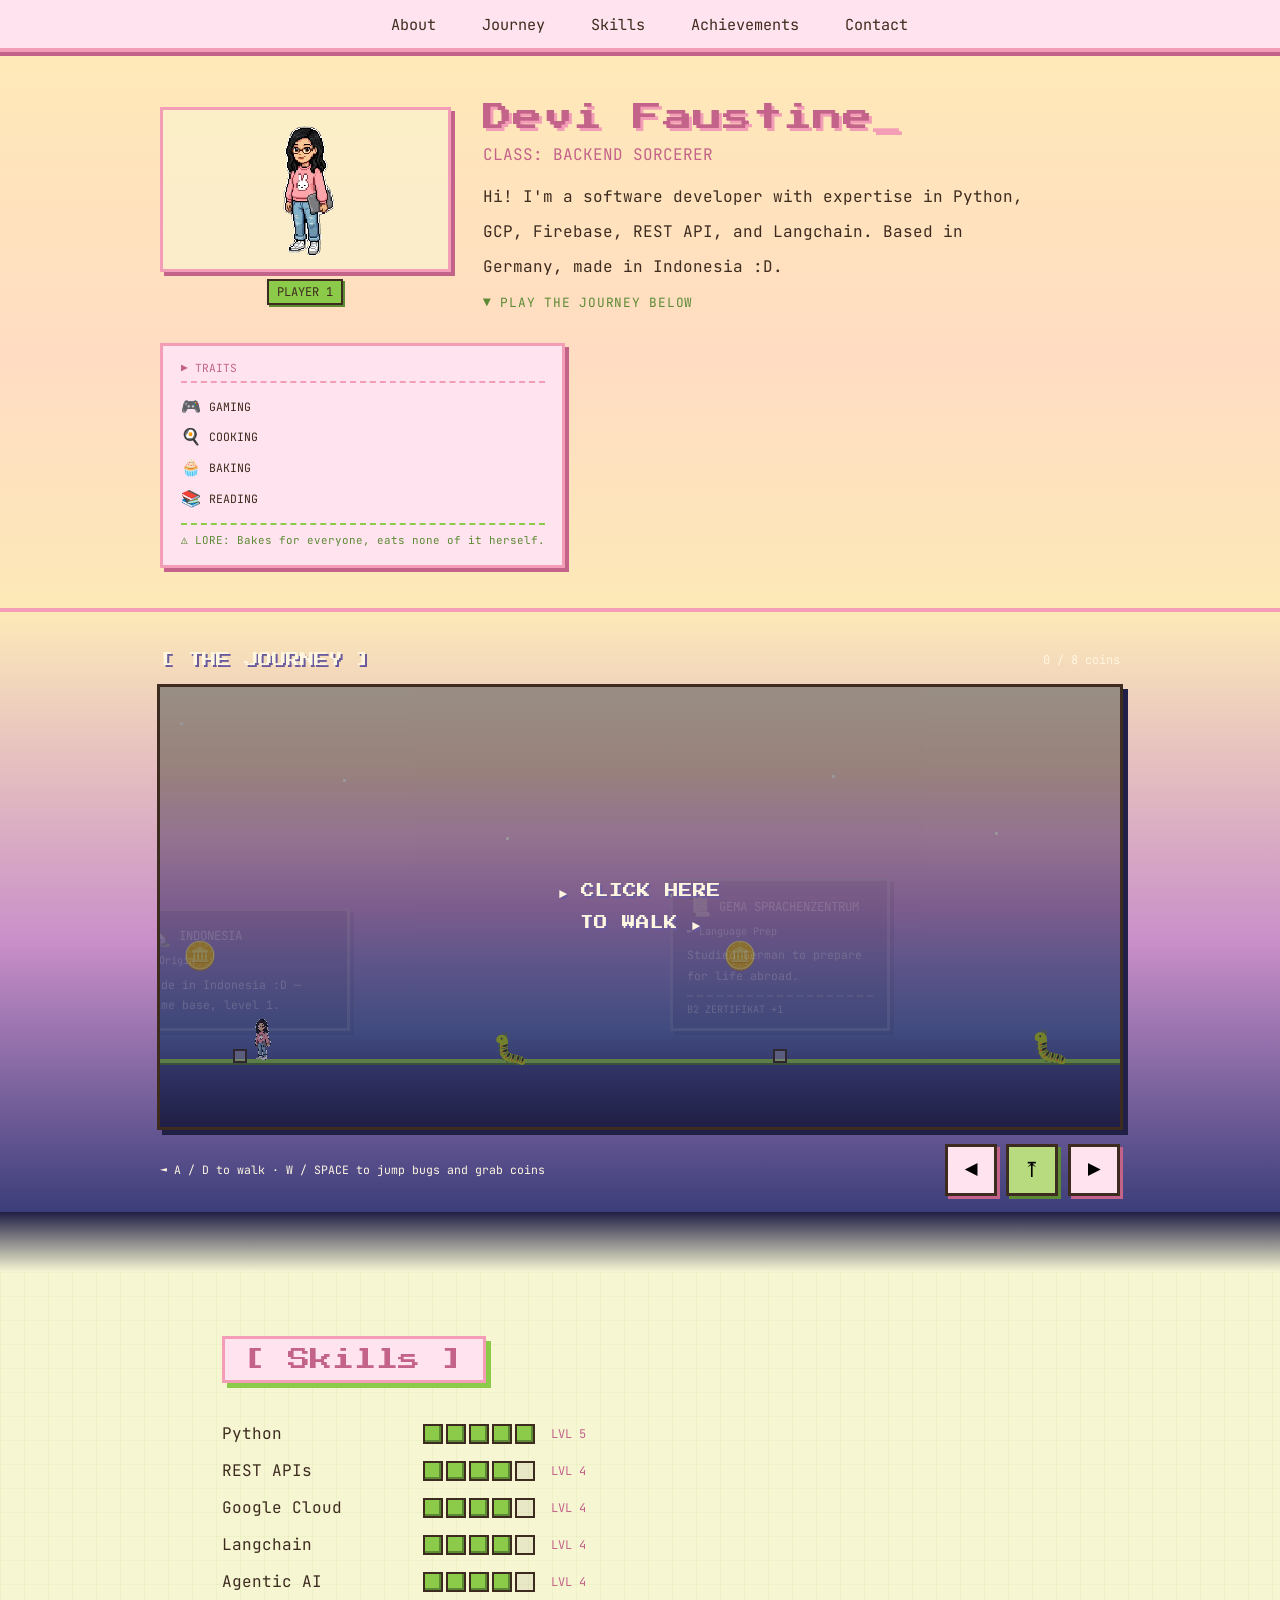
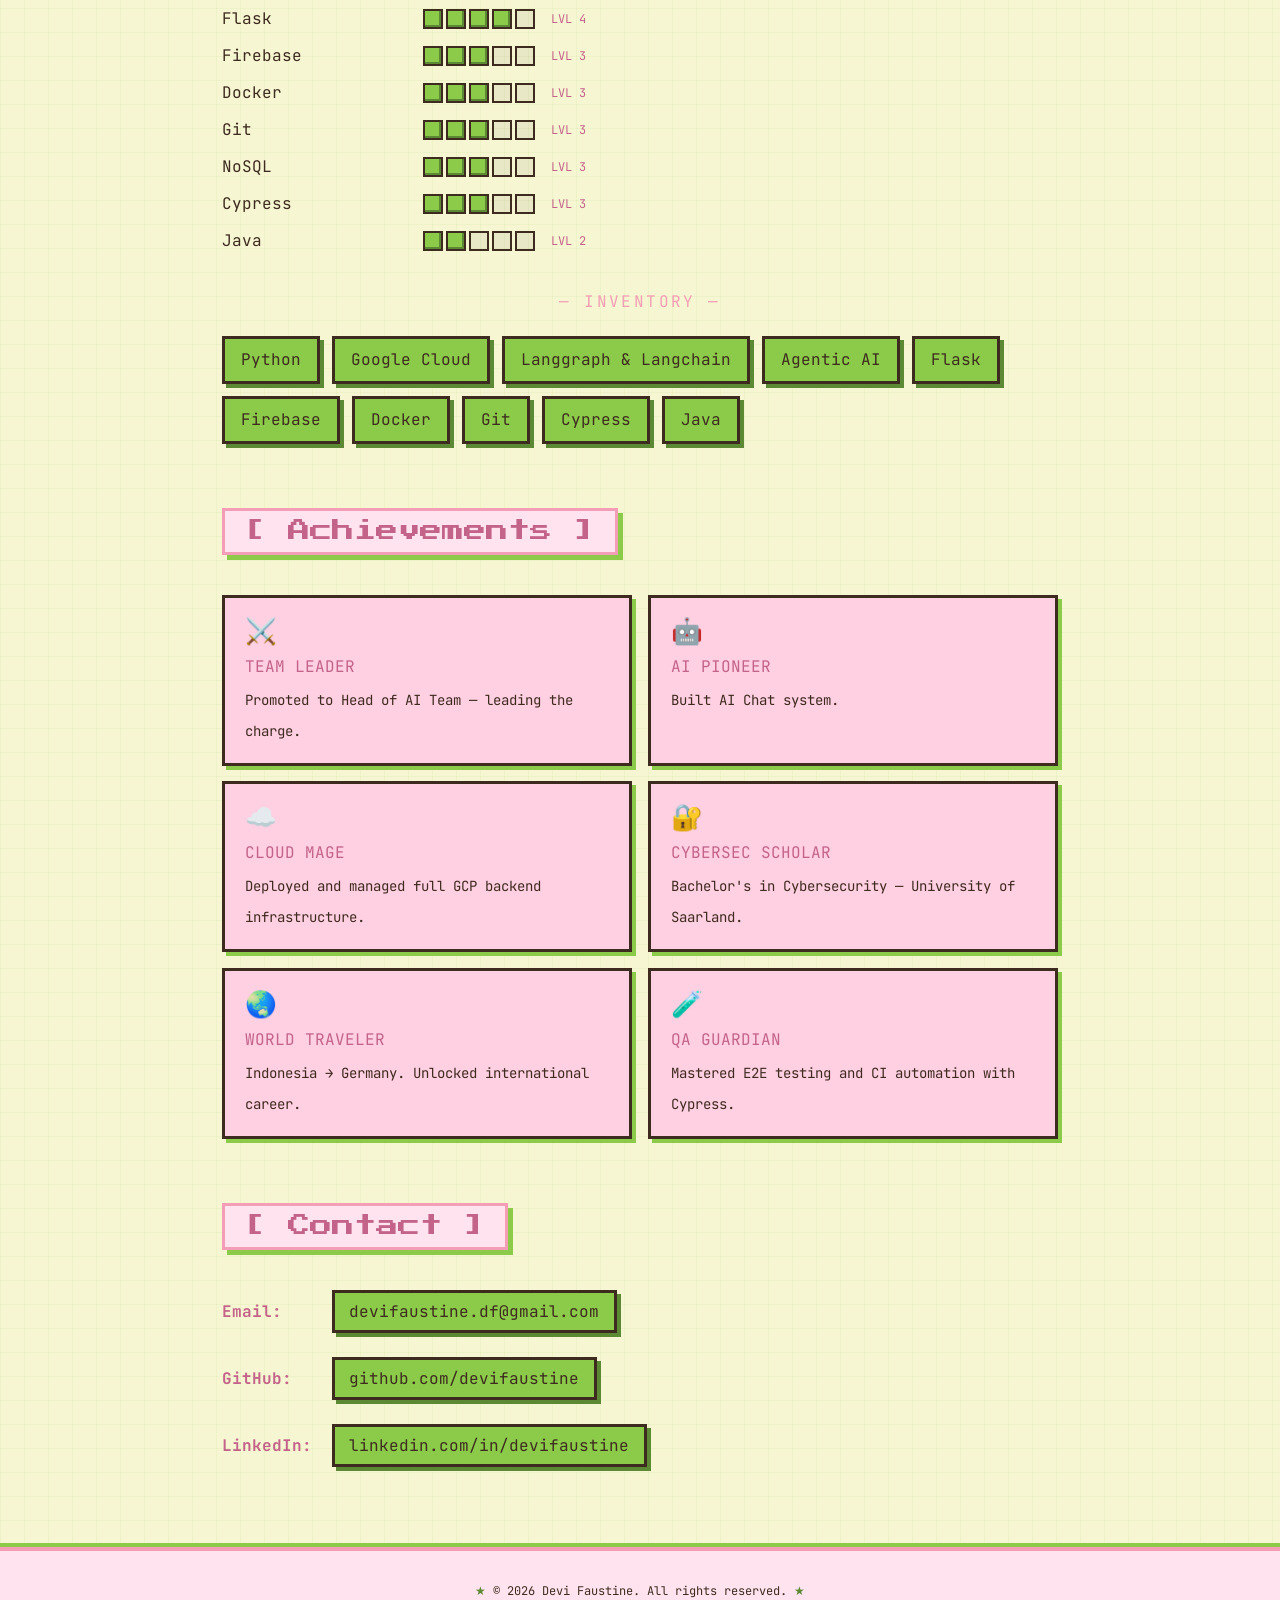
==== index.html @ b5e4fdde "Add playable char in personal website" ====
<!DOCTYPE html>
<html lang="en">
<head>
    <meta charset="UTF-8">
    <meta name="viewport" content="width=device-width, initial-scale=1.0">
    <title>Devi Faustine — Portfolio</title>
    <meta name="description" content="Devi Faustine — software developer. Python, GCP, Firebase, REST API, Langchain. Play the journey!">
    <link rel="preconnect" href="https://fonts.googleapis.com">
    <link rel="preconnect" href="https://fonts.gstatic.com" crossorigin>
    <link rel="stylesheet" href="https://fonts.googleapis.com/css2?family=Press+Start+2P&family=JetBrains+Mono:wght@400;600&display=swap">
    <link rel="stylesheet" href="portfolio.css">
</head>
<body>

<nav>
    <ul>
        <li style="--i:0"><a href="#hero"><span class="nav-arrow">► </span>About</a></li>
        <li style="--i:1"><a href="#journey"><span class="nav-arrow">► </span>Journey</a></li>
        <li style="--i:2"><a href="#skills"><span class="nav-arrow">► </span>Skills</a></li>
        <li style="--i:3"><a href="#achievements"><span class="nav-arrow">► </span>Achievements</a></li>
        <li style="--i:4"><a href="#contact"><span class="nav-arrow">► </span>Contact</a></li>
    </ul>
</nav>

<header id="hero">
    <div class="hero-inner">
        <div class="hero-sprite">
            <div class="hero-sprite-frame">
                <img src="char.png" alt="Devi Faustine sprite">
            </div>
            <div class="hero-player-tag">PLAYER 1</div>
        </div>

        <div class="hero-main">
            <div class="hero-name">Devi Faustine<span class="hero-cursor">_</span></div>
            <div class="hero-class">CLASS: BACKEND SORCERER</div>
            <p class="hero-bio">Hi! I'm a software developer with expertise in Python, GCP, Firebase, REST API, and Langchain. Based in Germany, made in Indonesia :D.</p>
            <div class="hero-hint">▼ PLAY THE JOURNEY BELOW</div>
        </div>

        <div class="traits-card">
            <div class="traits-header">▶ TRAITS</div>
            <div class="trait"><span class="trait-icon">🎮</span><span class="trait-name">GAMING</span></div>
            <div class="trait"><span class="trait-icon">🍳</span><span class="trait-name">COOKING</span></div>
            <div class="trait"><span class="trait-icon">🧁</span><span class="trait-name">BAKING</span></div>
            <div class="trait"><span class="trait-icon">📚</span><span class="trait-name">READING</span></div>
            <div class="traits-lore">⚠ LORE: Bakes for everyone, eats none of it herself.</div>
        </div>
    </div>
</header>

<section id="journey">
    <div class="journey-head">
        <div class="journey-title">[ THE JOURNEY ]</div>
        <div class="journey-progress" id="journey-progress">0 / 8 coins</div>
    </div>

    <div id="game-viewport" tabindex="0" role="application" aria-label="The Journey mini-game. Use A and D or arrow keys to walk, W or space to jump.">
        <div id="game-world"></div>
        <div id="game-hint"><div>► CLICK HERE<br>TO WALK ►</div></div>
    </div>

    <div class="journey-controls">
        <div class="journey-keys">◄ A / D to walk · W / SPACE to jump bugs and grab coins</div>
        <div class="touch-buttons">
            <button id="btn-left" type="button" aria-label="Walk left">◀</button>
            <button id="btn-jump" type="button" aria-label="Jump">⤒</button>
            <button id="btn-right" type="button" aria-label="Walk right">▶</button>
        </div>
    </div>
</section>

<div class="transition-strip"></div>

<div class="paper">

    <section id="skills">
        <h2 class="pixel-h2">[ Skills ]</h2>
        <div class="skill-bars" id="skill-bars"></div>
        <div class="inventory-divider">— INVENTORY —</div>
        <div class="inventory" id="inventory"></div>
        <div id="skill-info" hidden>
            <div class="skill-info-head">▶ ITEM INFO</div>
            <span id="skill-info-text"></span>
        </div>
    </section>

    <section id="achievements">
        <h2 class="pixel-h2">[ Achievements ]</h2>
        <div class="achievements-grid">
            <div class="achievement" style="--i:0">
                <span class="achievement-icon">⚔️</span>
                <div class="achievement-name">TEAM LEADER</div>
                <div class="achievement-desc">Promoted to Head of AI Team — leading the charge.</div>
            </div>
            <div class="achievement" style="--i:1">
                <span class="achievement-icon">🤖</span>
                <div class="achievement-name">AI PIONEER</div>
                <div class="achievement-desc">Built AI Chat system.</div>
            </div>
            <div class="achievement" style="--i:2">
                <span class="achievement-icon">☁️</span>
                <div class="achievement-name">CLOUD MAGE</div>
                <div class="achievement-desc">Deployed and managed full GCP backend infrastructure.</div>
            </div>
            <div class="achievement" style="--i:3">
                <span class="achievement-icon">🔐</span>
                <div class="achievement-name">CYBERSEC SCHOLAR</div>
                <div class="achievement-desc">Bachelor's in Cybersecurity — University of Saarland.</div>
            </div>
            <div class="achievement" style="--i:4">
                <span class="achievement-icon">🌏</span>
                <div class="achievement-name">WORLD TRAVELER</div>
                <div class="achievement-desc">Indonesia → Germany. Unlocked international career.</div>
            </div>
            <div class="achievement" style="--i:5">
                <span class="achievement-icon">🧪</span>
                <div class="achievement-name">QA GUARDIAN</div>
                <div class="achievement-desc">Mastered E2E testing and CI automation with Cypress.</div>
            </div>
        </div>
    </section>

    <section id="contact">
        <h2 class="pixel-h2">[ Contact ]</h2>
        <div class="contact-list">
            <div class="contact-row" style="--i:0">
                <strong>Email:</strong>
                <a href="mailto:devifaustine.df@gmail.com">devifaustine.df@gmail.com</a>
            </div>
            <div class="contact-row" style="--i:1">
                <strong>GitHub:</strong>
                <a href="https://github.com/devifaustine" target="_blank" rel="noopener">github.com/devifaustine</a>
            </div>
            <div class="contact-row" style="--i:2">
                <strong>LinkedIn:</strong>
                <a href="https://linkedin.com/in/devifaustine" target="_blank" rel="noopener">linkedin.com/in/devifaustine</a>
            </div>
        </div>
    </section>

    <footer><span class="star-accent">★ </span>© 2026 Devi Faustine. All rights reserved.<span class="star-accent"> ★</span></footer>
</div>

<script src="portfolio.js"></script>
</body>
</html>
---- portfolio.css ----
/* ════════════════════════════════════════
   Devi Portfolio — pixel single-page
   Palette: pink #F39EB6/#C4638A · green #8CCB4A/#5C8934
   cream #FFF6E0/#F7F6D3 · night #201F45/#3B3E7A · text #3D2B1F
   ════════════════════════════════════════ */

html { scroll-behavior: smooth; }

body {
    margin: 0;
    min-height: 100vh;
    font-family: 'JetBrains Mono', Consolas, monospace;
    color: #3D2B1F;
    overflow-x: hidden;
    background: #F7F6D3;
}

/* ── Keyframes ── */
@keyframes dfSpriteIdle { 0%,100% { transform: translateY(0); } 50% { transform: translateY(-5px); } }
@keyframes dfBlink      { 0%,100% { opacity: 1; } 50% { opacity: 0; } }
@keyframes dfFadeDown   { from { opacity: 0; transform: translateY(-14px); } to { opacity: 1; transform: translateY(0); } }
@keyframes dfFadeUp     { from { opacity: 0; transform: translateY(20px); }  to { opacity: 1; transform: translateY(0); } }
@keyframes dfFadeLeft   { from { opacity: 0; transform: translateX(-24px); } to { opacity: 1; transform: translateX(0); } }
@keyframes dfPopIn      { 0% { opacity: 0; transform: scale(.5) rotate(-10deg); } 70% { opacity: 1; transform: scale(1.08) rotate(2deg); } 100% { opacity: 1; transform: scale(1) rotate(0); } }
@keyframes dfNavIn      { from { opacity: 0; transform: translateY(-8px); } to { opacity: 1; transform: translateY(0); } }
@keyframes dfTwinkle    { 0%,100% { opacity: 0.2; } 50% { opacity: 1; } }
@keyframes dfBounceHint { 0%,100% { transform: translateY(0); } 50% { transform: translateY(8px); } }
@keyframes dfWalkBob    { 0%,100% { transform: translateY(0); } 50% { transform: translateY(-5px); } }
@keyframes dfCoinFloat  { 0%,100% { transform: translate(-50%, 0); } 50% { transform: translate(-50%, -8px); } }
@keyframes dfPlaneBob   { 0%,100% { transform: rotate(-8deg) translateY(0); } 50% { transform: rotate(-8deg) translateY(-6px); } }

/* ── Nav ── */
nav {
    padding: 0.85rem 2rem;
    border-bottom: 4px solid #F39EB6;
    box-shadow: 0 4px 0 #C4638A;
    position: sticky;
    top: 0;
    background: #FFE4EF;
    z-index: 200;
}
nav ul {
    list-style: none;
    display: flex;
    justify-content: center;
    gap: 1.75rem;
    max-width: 1000px;
    margin: 0 auto;
    padding: 0;
    flex-wrap: wrap;
}
nav li {
    animation: dfNavIn 400ms ease both;
    animation-delay: calc(var(--i) * 60ms);
}
nav a {
    color: #3D2B1F;
    text-decoration: none;
    font-size: 0.95rem;
    transition: color 0.1s;
}
nav a:hover { color: #C4638A; }
nav a .nav-arrow { color: #F39EB6; opacity: 0; }
nav a:hover .nav-arrow { opacity: 1; }

/* ── Hero ── */
#hero {
    border-bottom: 4px solid #F39EB6;
    box-shadow: 0 4px 0 #C4638A;
    padding: 3rem 2rem 2.5rem;
    background-image:
        linear-gradient(180deg, #FFE9B8 0%, #FFDCC2 55%, #FDE9B8 100%),
        linear-gradient(rgba(184,219,128,0.16) 1px, transparent 1px),
        linear-gradient(90deg, rgba(184,219,128,0.16) 1px, transparent 1px);
    background-size: auto, 24px 24px, 24px 24px;
}
.hero-inner {
    max-width: 960px;
    margin: 0 auto;
    display: flex;
    align-items: center;
    gap: 2rem;
    flex-wrap: wrap;
    animation: dfFadeDown 550ms ease both;
}
.hero-sprite {
    flex-shrink: 0;
    display: flex;
    flex-direction: column;
    align-items: center;
    gap: 0.4rem;
    animation: dfSpriteIdle 2.5s ease-in-out infinite;
}
.hero-sprite-frame {
    border: 3px solid #F39EB6;
    box-shadow: 4px 4px 0 #C4638A;
    padding: 0.3rem;
    background: rgba(247,246,211,0.55);
    line-height: 0;
}
.hero-sprite-frame img {
    height: 150px;
    width: auto;
    image-rendering: pixelated;
    display: block;
}
.hero-player-tag {
    font-size: 0.75rem;
    background: #8CCB4A;
    border: 2px solid #3D2B1F;
    box-shadow: 2px 2px 0 #5C8934;
    padding: 0.2rem 0.5rem;
    white-space: nowrap;
}
.hero-main { flex: 1; min-width: 260px; }
.hero-name {
    font-family: 'Press Start 2P', monospace;
    font-size: 1.85rem;
    text-shadow: 3px 3px 0 #F39EB6;
    margin-bottom: 0.5rem;
    line-height: 1.2;
    color: #C4638A;
}
.hero-cursor { animation: dfBlink 1s step-end infinite; color: #F39EB6; }
.hero-class { font-size: 1rem; color: #C4638A; margin-bottom: 0.9rem; }
.hero-bio { font-size: 1rem; line-height: 2.2; max-width: 560px; margin: 0 0 0.6rem; }
.hero-hint {
    font-size: 0.8rem;
    color: #5C8934;
    letter-spacing: 0.06em;
    animation: dfBounceHint 1.4s ease-in-out infinite;
}
.traits-card {
    flex-shrink: 0;
    min-width: 170px;
    display: flex;
    flex-direction: column;
    gap: 0.6rem;
    background: #FFE4EF;
    border: 3px solid #F39EB6;
    box-shadow: 4px 4px 0 #C4638A;
    padding: 0.9rem 1.1rem;
}
.traits-header {
    font-size: 0.7rem;
    color: #C4638A;
    border-bottom: 2px dashed #F39EB6;
    padding-bottom: 0.4rem;
    margin-bottom: 0.2rem;
}
.trait { display: flex; align-items: center; gap: 0.5rem; }
.trait-icon { font-size: 1rem; }
.trait-name { font-size: 0.72rem; color: #3D2B1F; }
.traits-lore {
    font-size: 0.68rem;
    color: #5C8934;
    line-height: 1.8;
    margin-top: 0.3rem;
    border-top: 2px dashed #8CCB4A;
    padding-top: 0.4rem;
}

/* ── Journey (game) ── */
#journey {
    position: relative;
    width: 100%;
    padding: 2.5rem 2rem 1rem;
    background: linear-gradient(180deg, #FDE9B8 0%, #C98FC9 55%, #3B3E7A 100%);
    box-sizing: border-box;
}
.journey-head, .journey-controls {
    max-width: 960px;
    margin: 0 auto;
    display: flex;
    align-items: center;
    justify-content: space-between;
    flex-wrap: wrap;
    gap: 0.75rem;
}
.journey-head { margin-bottom: 1rem; }
.journey-title {
    font-family: 'Press Start 2P', monospace;
    font-size: 0.9rem;
    color: #FFF6E0;
    text-shadow: 2px 2px 0 #6A5A9E;
}
.journey-progress { font-size: 0.75rem; color: #FFF6E0; }

#game-viewport {
    position: relative;
    max-width: 960px;
    margin: 0 auto;
    height: 440px;
    overflow: hidden;
    border: 3px solid #3D2B1F;
    box-shadow: 5px 5px 0 #201F45;
    outline: none;
    cursor: pointer;
}
#game-world {
    position: absolute;
    top: 0;
    left: 0;
    height: 100%;
    will-change: transform;
    background: linear-gradient(180deg,
        #FDE9B8 0%, #FBD3A9 18%, #F3B7CE 34%, #C98FC9 50%,
        #8C7FC0 64%, #5C6FAE 78%, #3B3E7A 90%, #201F45 100%);
}
.star {
    position: absolute;
    width: 3px;
    height: 3px;
    background: #FFF6E0;
    animation: dfTwinkle 2s ease-in-out infinite;
}
.ground-line {
    position: absolute;
    left: 0;
    bottom: 64px;
    width: 100%;
    height: 4px;
    background: #8CCB4A;
    box-shadow: 0 2px 0 #5C8934;
}
.ground-fill {
    position: absolute;
    left: 0;
    bottom: 0;
    width: 100%;
    height: 64px;
    background: rgba(32,31,69,0.15);
}
.obstacle {
    position: absolute;
    bottom: 64px;
    transform: translateX(-50%);
    z-index: 2;
    line-height: 1;
}
.coin {
    position: absolute;
    bottom: 154px;
    font-size: 1.7rem;
    z-index: 2;
    animation: dfCoinFloat 1.6s ease-in-out infinite;
}
.coin.taken { display: none; }

.station-dot {
    position: absolute;
    bottom: 64px;
    transform: translateX(-50%);
    z-index: 2;
    width: 14px;
    height: 14px;
    border: 2px solid #3D2B1F;
    background: rgba(255,246,224,0.35);
    box-sizing: border-box;
}
.station-card-wrap {
    position: absolute;
    bottom: 96px;
    transform: translateX(-50%);
    width: 220px;
    z-index: 3;
    opacity: 0.35;
    filter: grayscale(0.6);
    transition: opacity 400ms ease, filter 400ms ease;
}
.station-card {
    border: 3px solid rgba(255,246,224,0.4);
    background: rgba(32,31,69,0.25);
    box-shadow: 4px 4px 0 rgba(0,0,0,0.2);
    padding: 0.75rem 0.9rem;
}
.station-card-head { display: flex; align-items: center; gap: 0.5rem; margin-bottom: 0.35rem; }
.station-icon { font-size: 1.2rem; }
.station-title { font-size: 0.78rem; color: #FFF6E0; }
.station-period { font-size: 0.64rem; color: #FFF6E0; margin-bottom: 0.45rem; }
.station-body { font-size: 0.72rem; line-height: 1.8; color: #FFF6E0; }
.station-item {
    margin-top: 0.5rem;
    padding-top: 0.4rem;
    border-top: 2px dashed rgba(255,246,224,0.4);
    font-size: 0.64rem;
    color: #FFF6E0;
}
.station.unlocked .station-dot { background: #8CCB4A; box-shadow: 2px 2px 0 #5C8934; }
.station.unlocked .station-card-wrap { opacity: 1; filter: none; }
.station.unlocked .station-card { border-color: #8CCB4A; background: #FFF9E8; box-shadow: 4px 4px 0 #5C8934; }
.station.unlocked .station-title { color: #C4638A; }
.station.unlocked .station-period { color: #C4638A; }
.station.unlocked .station-body { color: #3D2B1F; }
.station.unlocked .station-item { border-top-color: #8CCB4A; color: #5C8934; }

#player {
    position: absolute;
    z-index: 4;
    width: 44px;
    height: 52px;
}
#player-flip {
    position: absolute;
    bottom: 0;
    left: 50%;
}
#player-flip img {
    height: 48px;
    width: auto;
    image-rendering: pixelated;
    display: block;
    margin: 0 auto;
}
#player.walking #player-flip img { animation: dfWalkBob 0.28s ease-in-out infinite; }
#player-plane {
    font-size: 2.2rem;
    line-height: 1;
    display: none;
    animation: dfPlaneBob 1s ease-in-out infinite;
}
#player.flying #player-flip img { display: none; }
#player.flying #player-plane { display: block; }

#game-hint {
    position: absolute;
    inset: 0;
    display: flex;
    align-items: center;
    justify-content: center;
    background: rgba(32,31,69,0.45);
    z-index: 10;
}
#game-hint.hidden { display: none; }
#game-hint div {
    font-family: 'Press Start 2P', monospace;
    font-size: 0.85rem;
    color: #FFF6E0;
    text-align: center;
    text-shadow: 2px 2px 0 #6A5A9E;
    padding: 1rem;
    line-height: 2.4;
}

.journey-controls { margin-top: 0.85rem; }
.journey-keys { font-size: 0.72rem; color: #FFF6E0; }
.touch-buttons { display: flex; gap: 0.6rem; }
.touch-buttons button {
    width: 52px;
    height: 52px;
    font-size: 1.3rem;
    font-family: 'JetBrains Mono', monospace;
    border: 3px solid #3D2B1F;
    cursor: pointer;
    touch-action: none;
    padding: 0;
}
#btn-left, #btn-right { background: #FFE4EF; box-shadow: 3px 3px 0 #C4638A; }
#btn-left:active, #btn-right:active { transform: translate(2px,2px); box-shadow: 1px 1px 0 #C4638A; }
#btn-jump { background: #B8DB80; box-shadow: 3px 3px 0 #5C8934; }
#btn-jump:active { transform: translate(2px,2px); box-shadow: 1px 1px 0 #5C8934; }

/* ── Night → paper transition ── */
.transition-strip {
    height: 60px;
    background: linear-gradient(180deg, #201F45 0%, #F7F6D3 100%);
}

/* ── Paper sections ── */
.paper {
    background-color: #F7F6D3;
    background-image:
        linear-gradient(rgba(184,219,128,0.14) 1px, transparent 1px),
        linear-gradient(90deg, rgba(184,219,128,0.14) 1px, transparent 1px);
    background-size: 24px 24px;
}
.paper section { max-width: 900px; margin: 0 auto; box-sizing: border-box; }
#skills { padding: 4rem 2rem 3rem; }
#achievements { padding: 1rem 2rem 3rem; }
#contact { padding: 1rem 2rem 5rem; }

.pixel-h2 {
    font-family: 'Press Start 2P', monospace;
    font-size: 1.4rem;
    color: #C4638A;
    margin: 0 0 2.5rem;
    display: inline-block;
    background: #FFE4EF;
    border: 3px solid #F39EB6;
    box-shadow: 5px 5px 0 #8CCB4A;
    padding: 0.6rem 1.2rem;
    white-space: nowrap;
    font-weight: normal;
}

/* ── Skills ── */
.skill-bars { display: flex; flex-direction: column; gap: 1rem; margin-bottom: 2.5rem; }
.skill-bar-row {
    display: flex;
    align-items: center;
    gap: 1rem;
    flex-wrap: wrap;
    animation: dfFadeLeft 350ms ease both;
    animation-delay: calc(var(--i) * 45ms);
}
.skill-bar-name { font-size: 1rem; min-width: 185px; }
.skill-bar-track { display: flex; gap: 3px; }
.skill-bar-block {
    width: 16px;
    height: 16px;
    border: 2px solid #3D2B1F;
    background: rgba(0,0,0,0.06);
    box-sizing: content-box;
}
.skill-bar-block.filled { background: #8CCB4A; box-shadow: inset -2px -2px 0 #5C8934; }
.skill-bar-lvl { font-size: 0.75rem; color: #C4638A; }

.inventory-divider {
    font-size: 1rem;
    color: #F39EB6;
    text-align: center;
    margin: 1.5rem 0;
    letter-spacing: 0.15em;
}
.inventory { display: flex; flex-wrap: wrap; gap: 0.75rem; }
.inv-item {
    padding: 0.65rem 1rem;
    border: 3px solid #3D2B1F;
    font-size: 1rem;
    font-family: 'JetBrains Mono', monospace;
    background: #8CCB4A;
    box-shadow: 4px 4px 0 #5C8934;
    cursor: pointer;
    transition: transform 0.08s, box-shadow 0.08s;
    user-select: none;
    animation: dfPopIn 350ms ease both;
    animation-delay: calc(var(--i) * 40ms);
}
.inv-item:hover { transform: translate(-2px,-2px); box-shadow: 6px 6px 0 #5C8934; }
.inv-item.selected {
    border-color: #C4638A;
    background: #F39EB6;
    box-shadow: 2px 2px 0 #C4638A;
    transform: translate(2px,2px);
}
#skill-info {
    margin-top: 1.5rem;
    padding: 1.25rem;
    border: 3px solid #F39EB6;
    box-shadow: 5px 5px 0 #C4638A;
    background: #FFE4EF;
    font-size: 1rem;
    line-height: 2.4;
    animation: dfFadeUp 250ms ease both;
}
#skill-info[hidden] { display: none; }
.skill-info-head {
    color: #C4638A;
    margin-bottom: 1rem;
    font-size: 0.75rem;
    border-bottom: 2px solid #F39EB6;
    padding-bottom: 0.5rem;
}

/* ── Achievements ── */
.achievements-grid { display: flex; flex-wrap: wrap; gap: 1rem; }
.achievement {
    border: 3px solid #3D2B1F;
    background: #FFCFE2;
    box-shadow: 4px 4px 0 #8CCB4A;
    padding: 1rem 1.25rem;
    width: calc(50% - 0.5rem);
    min-width: 220px;
    box-sizing: border-box;
    transition: transform 0.08s, box-shadow 0.08s;
    animation: dfPopIn 450ms ease both;
    animation-delay: calc(var(--i) * 90ms);
}
.achievement:hover { transform: translate(-2px,-2px) rotate(-1deg); box-shadow: 6px 6px 0 #8CCB4A; }
.achievement-icon { font-size: 1.6rem; margin-bottom: 0.5rem; display: block; }
.achievement-name { font-size: 1rem; color: #C4638A; margin-bottom: 0.5rem; }
.achievement-desc { font-size: 0.875rem; line-height: 2.2; }

/* ── Contact ── */
.contact-list { display: flex; flex-direction: column; gap: 1.5rem; }
.contact-row {
    display: flex;
    gap: 1.25rem;
    align-items: center;
    flex-wrap: wrap;
    animation: dfFadeUp 400ms ease both;
    animation-delay: calc(var(--i) * 100ms);
}
.contact-row strong { font-size: 1rem; color: #C4638A; min-width: 90px; }
.contact-row a {
    font-size: 1rem;
    font-family: 'JetBrains Mono', monospace;
    color: #3D2B1F;
    text-decoration: none;
    background: #8CCB4A;
    border: 3px solid #3D2B1F;
    box-shadow: 4px 4px 0 #5C8934;
    padding: 0.5rem 0.9rem;
    display: inline-block;
    transition: transform 0.08s, box-shadow 0.08s;
}
.contact-row a:hover { transform: translate(-2px,-2px); box-shadow: 6px 6px 0 #5C8934; }
.contact-row a:active { transform: translate(4px,4px); box-shadow: none; }

/* ── Footer ── */
footer {
    text-align: center;
    padding: 2rem;
    border-top: 4px solid #F39EB6;
    box-shadow: 0 -4px 0 #8CCB4A;
    background: #FFE4EF;
    font-size: 0.75rem;
}
footer .star-accent { color: #5C8934; }

/* ── Small screens ── */
@media (max-width: 600px) {
    .hero-name { font-size: 1.35rem; }
    .traits-card { flex-shrink: 1; width: 100%; box-sizing: border-box; }
    .pixel-h2 { font-size: 1rem; box-shadow: 4px 4px 0 #8CCB4A; }
    nav { padding: 0.85rem 1rem; }
    nav ul { gap: 1rem; }
}
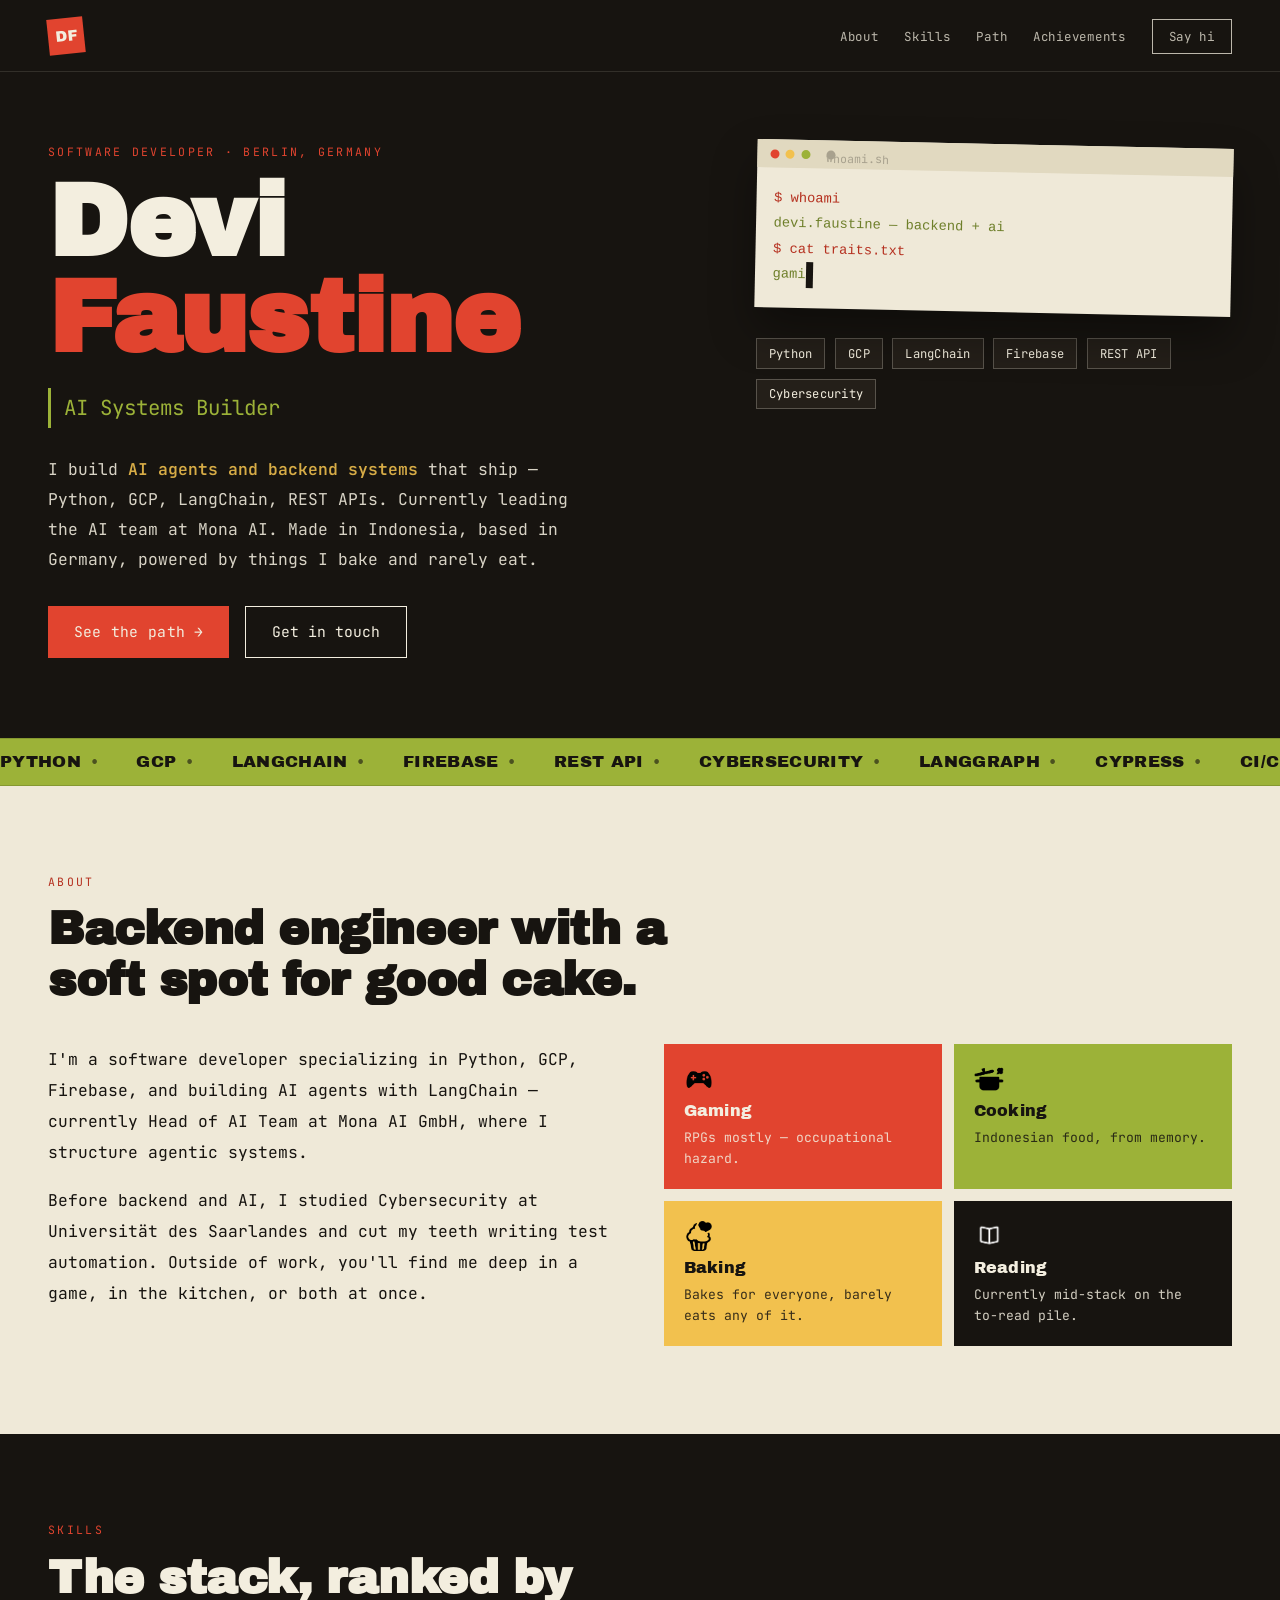
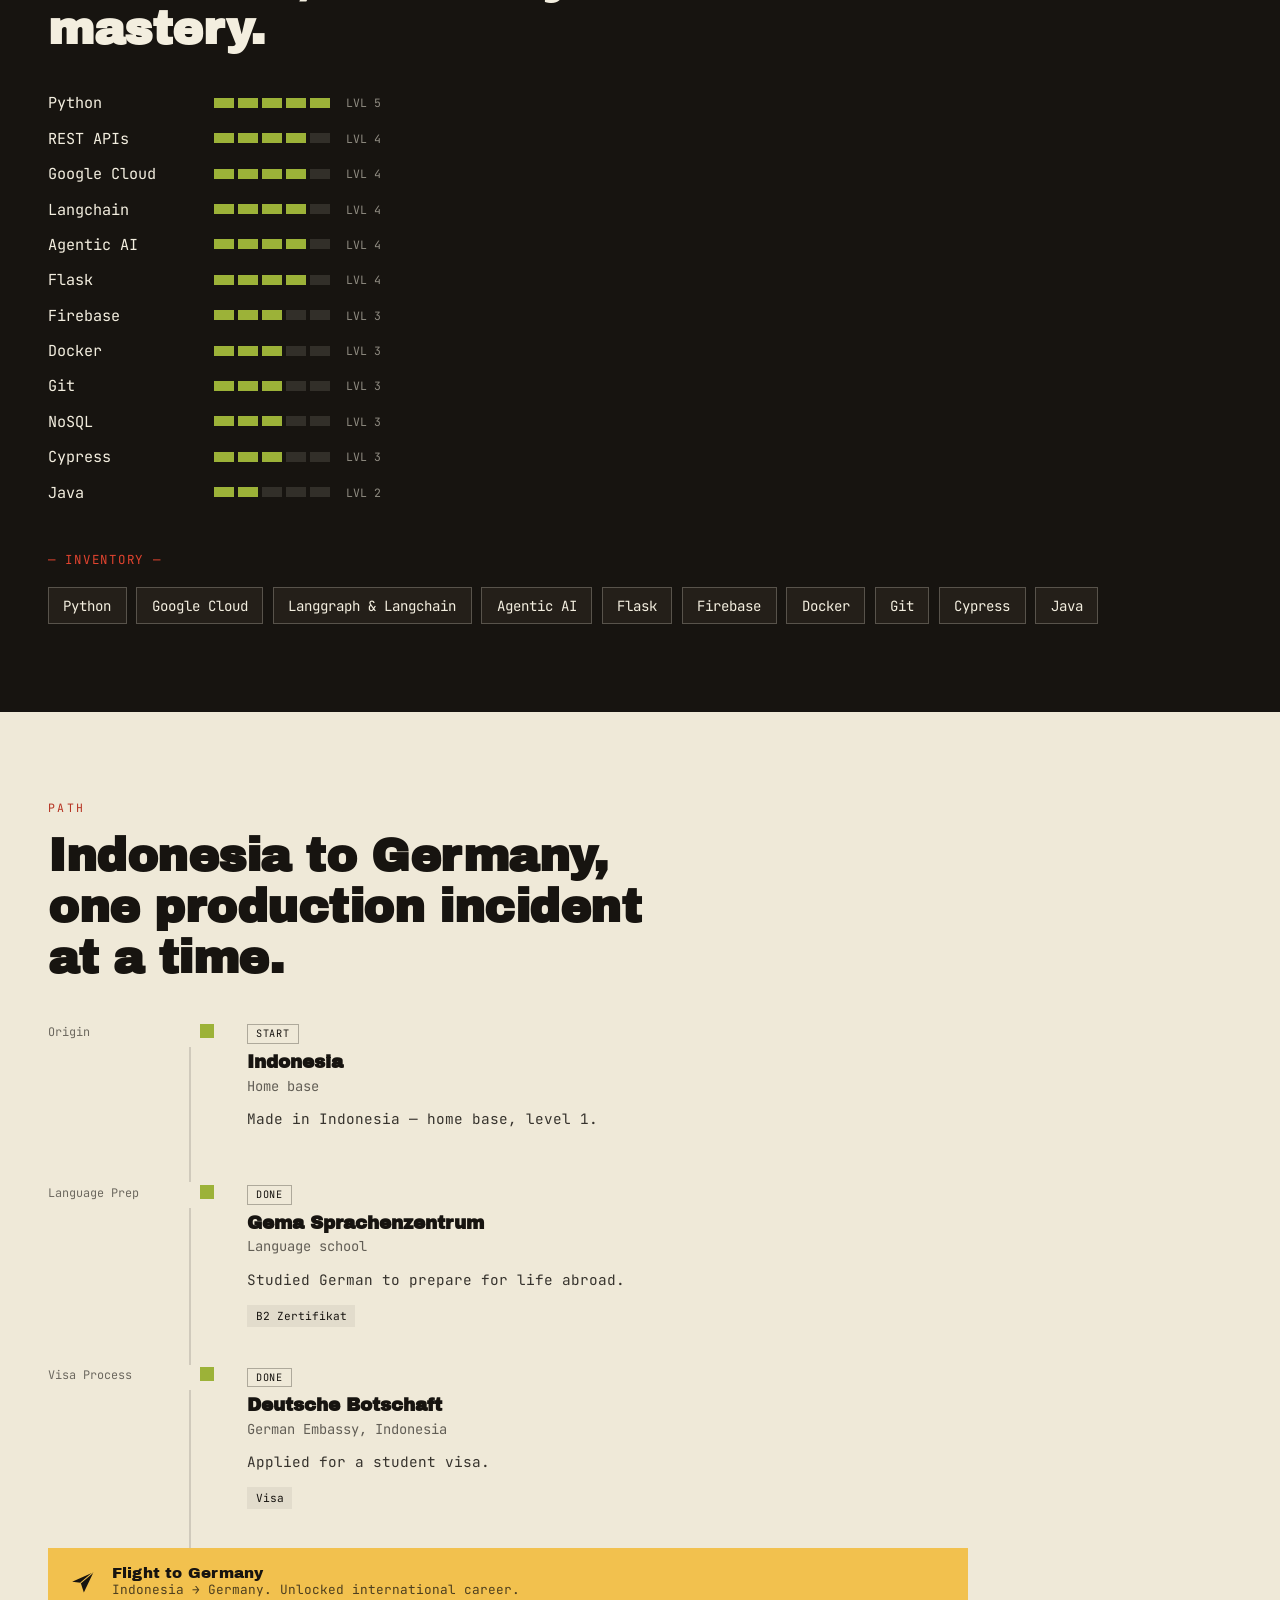
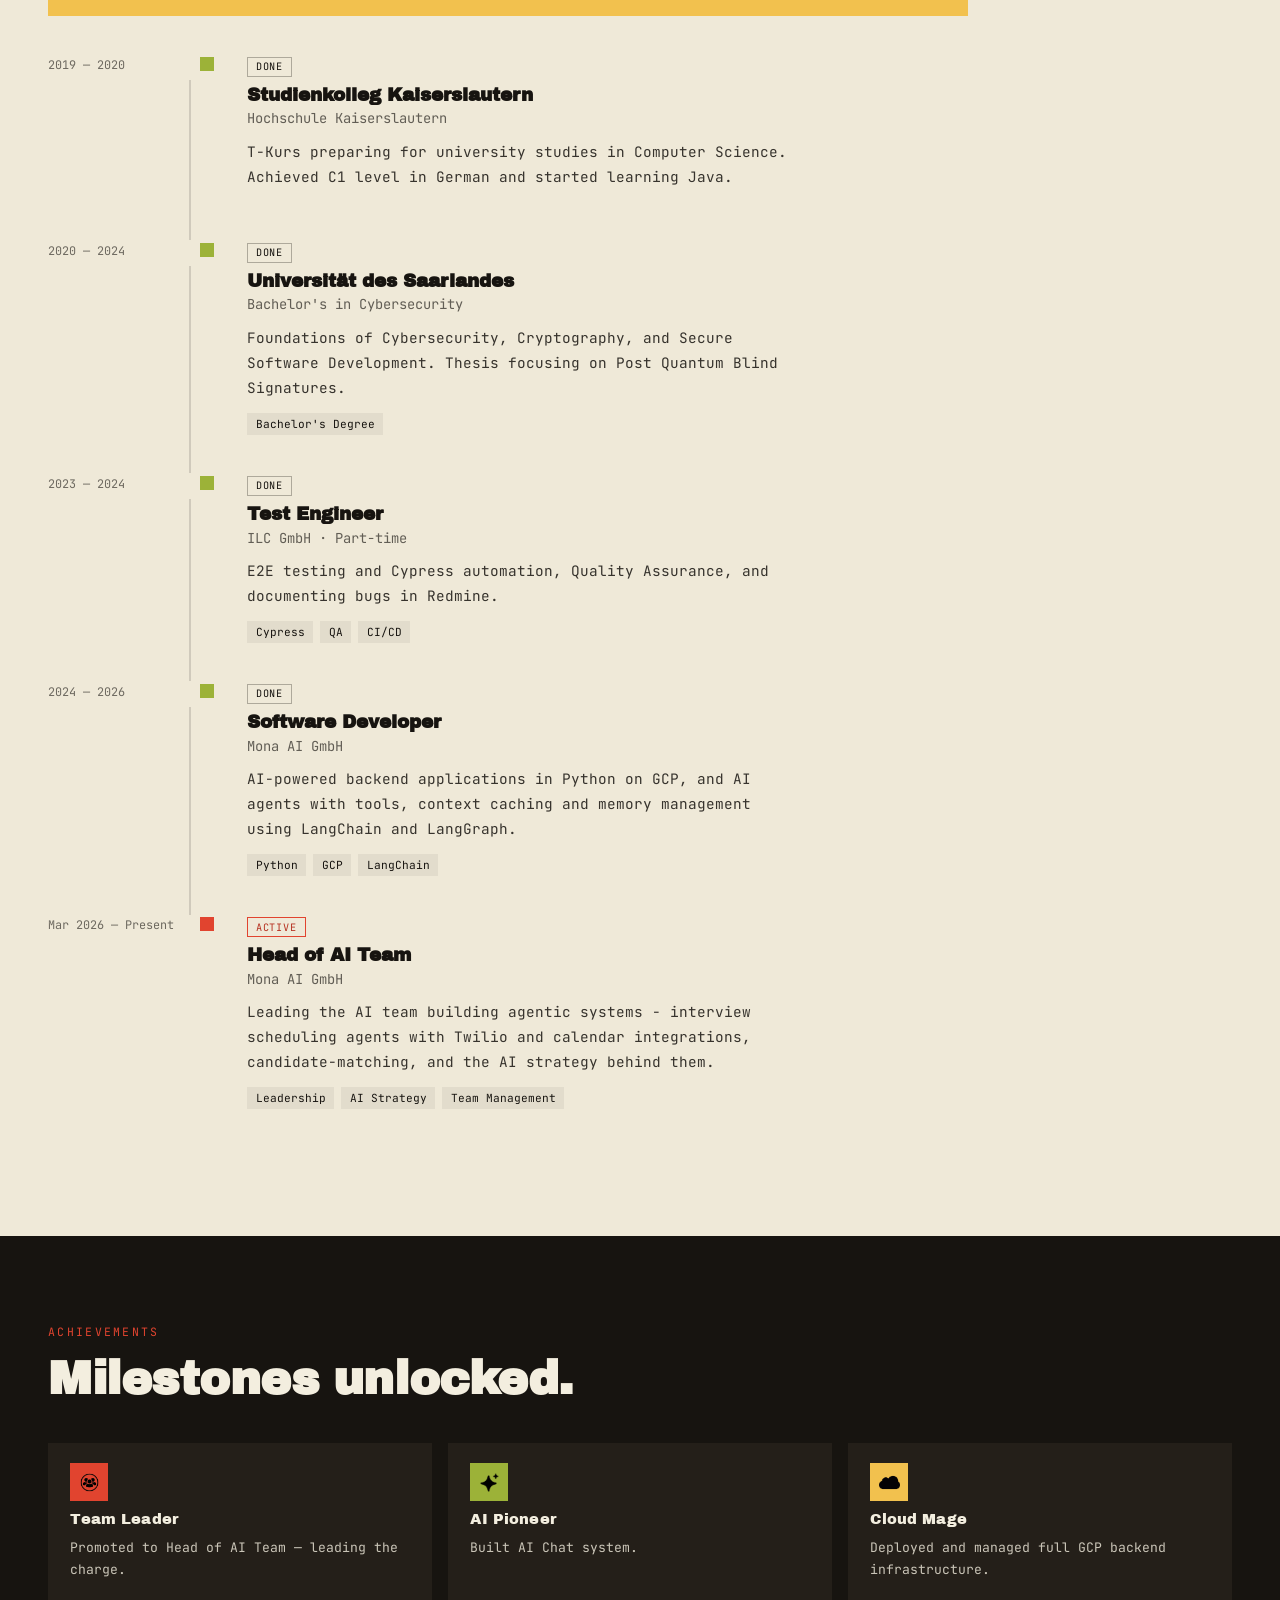
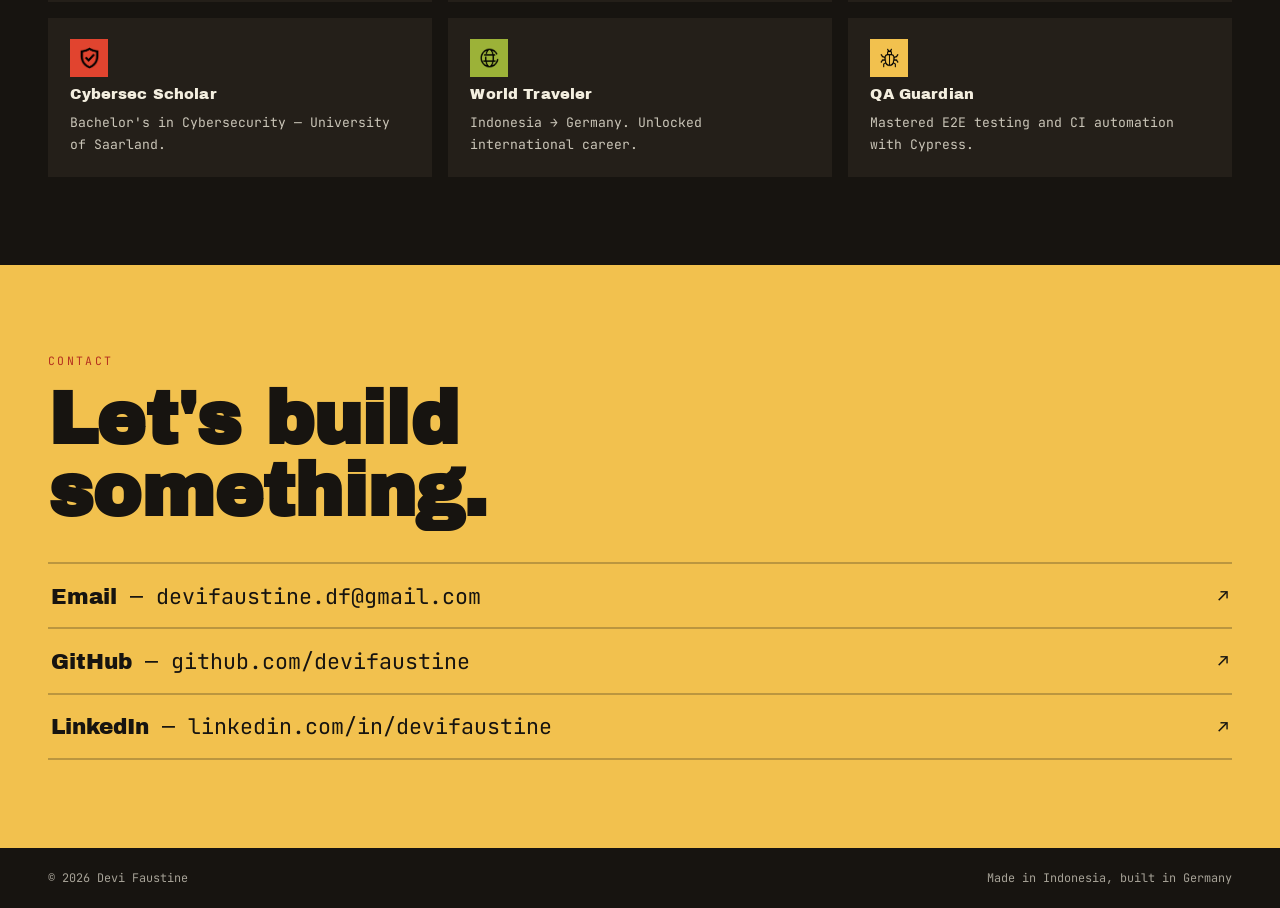
==== commit 9d5d314a: "Redesign landing page + add icons" ====
--- a/index.html
+++ b/index.html
@@ -4,143 +4,302 @@
     <meta charset="UTF-8">
     <meta name="viewport" content="width=device-width, initial-scale=1.0">
     <title>Devi Faustine — Portfolio</title>
-    <meta name="description" content="Devi Faustine — software developer. Python, GCP, Firebase, REST API, Langchain. Play the journey!">
+    <meta name="description" content="Devi Faustine — software developer. Python, GCP, Firebase, REST API, Langchain.">
     <link rel="preconnect" href="https://fonts.googleapis.com">
     <link rel="preconnect" href="https://fonts.gstatic.com" crossorigin>
-    <link rel="stylesheet" href="https://fonts.googleapis.com/css2?family=Press+Start+2P&family=JetBrains+Mono:wght@400;600&display=swap">
+    <link rel="stylesheet" href="https://fonts.googleapis.com/css2?family=Archivo+Black&family=JetBrains+Mono:wght@400;600&display=swap">
     <link rel="stylesheet" href="portfolio.css">
 </head>
 <body>
 
-<nav>
-    <ul>
-        <li style="--i:0"><a href="#hero"><span class="nav-arrow">► </span>About</a></li>
-        <li style="--i:1"><a href="#journey"><span class="nav-arrow">► </span>Journey</a></li>
-        <li style="--i:2"><a href="#skills"><span class="nav-arrow">► </span>Skills</a></li>
-        <li style="--i:3"><a href="#achievements"><span class="nav-arrow">► </span>Achievements</a></li>
-        <li style="--i:4"><a href="#contact"><span class="nav-arrow">► </span>Contact</a></li>
-    </ul>
+<svg class="icon-defs" aria-hidden="true" focusable="false">
+    <!-- Flight -->
+    <symbol id="icon-plane" viewBox="0 0 24 24">
+        <mask id="m-plane"><rect width="24" height="24" fill="#fff"/><path d="M10,13 L22,3" stroke="#000" stroke-width="1"/></mask>
+        <polygon mask="url(#m-plane)" points="2,12 22,3 13,22 10,13"/>
+    </symbol>
+</svg>
+
+<div class="spotlight" aria-hidden="true"></div>
+
+<nav class="topbar">
+    <div class="topbar-inner">
+        <a class="mark" href="#hero" aria-label="Home">DF</a>
+        <ul class="topbar-links">
+            <li><a href="#about">About</a></li>
+            <li><a href="#skills">Skills</a></li>
+            <li><a href="#path">Path</a></li>
+            <li><a href="#achievements">Achievements</a></li>
+            <li><a class="pill-btn" href="#contact">Say hi</a></li>
+        </ul>
+    </div>
 </nav>
 
 <header id="hero">
-    <div class="hero-inner">
-        <div class="hero-sprite">
-            <div class="hero-sprite-frame">
-                <img src="char.png" alt="Devi Faustine sprite">
-            </div>
-            <div class="hero-player-tag">PLAYER 1</div>
-        </div>
-
-        <div class="hero-main">
-            <div class="hero-name">Devi Faustine<span class="hero-cursor">_</span></div>
-            <div class="hero-class">CLASS: BACKEND SORCERER</div>
-            <p class="hero-bio">Hi! I'm a software developer with expertise in Python, GCP, Firebase, REST API, and Langchain. Based in Germany, made in Indonesia :D.</p>
-            <div class="hero-hint">▼ PLAY THE JOURNEY BELOW</div>
-        </div>
-
-        <div class="traits-card">
-            <div class="traits-header">▶ TRAITS</div>
-            <div class="trait"><span class="trait-icon">🎮</span><span class="trait-name">GAMING</span></div>
-            <div class="trait"><span class="trait-icon">🍳</span><span class="trait-name">COOKING</span></div>
-            <div class="trait"><span class="trait-icon">🧁</span><span class="trait-name">BAKING</span></div>
-            <div class="trait"><span class="trait-icon">📚</span><span class="trait-name">READING</span></div>
-            <div class="traits-lore">⚠ LORE: Bakes for everyone, eats none of it herself.</div>
+    <div class="hero-grid">
+        <div class="hero-left">
+            <p class="eyebrow">Software Developer · Berlin, Germany</p>
+            <h1 class="hero-name">Devi<br><span class="last">Faustine</span></h1>
+            <div class="role-ticker">
+                <div class="role-ticker-track" id="role-track">
+                    <span>Backend Engineer</span>
+                    <span>AI Systems Builder</span>
+                    <span>Cybersecurity Grad</span>
+                    <span>Occasional Baker</span>
+                </div>
+            </div>
+            <p class="hero-bio">I build <b>AI agents and backend systems</b> that ship — Python, GCP, LangChain, REST APIs. Currently leading the AI team at Mona AI. Made in Indonesia, based in Germany, powered by things I bake and rarely eat.</p>
+            <div class="hero-cta-row">
+                <a class="btn-primary" href="#path">See the path →</a>
+                <a class="btn-ghost" href="#contact">Get in touch</a>
+            </div>
+        </div>
+
+        <div class="hero-right">
+            <div class="terminal-card">
+                <div class="terminal-bar"><span></span><span></span><span></span><span class="terminal-title">whoami.sh</span></div>
+                <pre class="terminal-body"><code id="typed"></code><span class="caret">&nbsp;</span></pre>
+            </div>
+            <div class="tag-cluster">
+                <span class="tag-pill" style="--r:-3deg">Python</span>
+                <span class="tag-pill" style="--r:2deg">GCP</span>
+                <span class="tag-pill" style="--r:-1deg">LangChain</span>
+                <span class="tag-pill" style="--r:3deg">Firebase</span>
+                <span class="tag-pill" style="--r:-2deg">REST API</span>
+                <span class="tag-pill" style="--r:1deg">Cybersecurity</span>
+            </div>
         </div>
     </div>
 </header>
 
-<section id="journey">
-    <div class="journey-head">
-        <div class="journey-title">[ THE JOURNEY ]</div>
-        <div class="journey-progress" id="journey-progress">0 / 8 coins</div>
-    </div>
-
-    <div id="game-viewport" tabindex="0" role="application" aria-label="The Journey mini-game. Use A and D or arrow keys to walk, W or space to jump.">
-        <div id="game-world"></div>
-        <div id="game-hint"><div>► CLICK HERE<br>TO WALK ►</div></div>
-    </div>
-
-    <div class="journey-controls">
-        <div class="journey-keys">◄ A / D to walk · W / SPACE to jump bugs and grab coins</div>
-        <div class="touch-buttons">
-            <button id="btn-left" type="button" aria-label="Walk left">◀</button>
-            <button id="btn-jump" type="button" aria-label="Jump">⤒</button>
-            <button id="btn-right" type="button" aria-label="Walk right">▶</button>
-        </div>
-    </div>
-</section>
-
-<div class="transition-strip"></div>
-
-<div class="paper">
-
-    <section id="skills">
-        <h2 class="pixel-h2">[ Skills ]</h2>
+<div class="marquee-band" aria-hidden="true">
+    <div class="marquee-track" id="marquee-track"></div>
+</div>
+
+<section id="about" class="band-light section-pad">
+    <div class="section-inner">
+        <div class="section-head">
+            <p class="eyebrow">About</p>
+            <h2>Backend engineer with a soft spot for good cake.</h2>
+        </div>
+        <div class="bento-grid">
+            <div class="bento-main reveal">
+                <p>I'm a software developer specializing in Python, GCP, Firebase, and building AI agents with LangChain — currently Head of AI Team at Mona AI GmbH, where I structure agentic systems.</p>
+                <p>Before backend and AI, I studied Cybersecurity at Universität des Saarlandes and cut my teeth writing test automation. Outside of work, you'll find me deep in a game, in the kitchen, or both at once.</p>
+            </div>
+            <div class="trait-grid">
+                <div class="bento-trait c-cherry reveal">
+                    <img class="trait-icon" src="assets/game_console_logo-removebg-preview.png" alt="" aria-hidden="true">
+                    <span class="trait-name">Gaming</span>
+                    <span class="trait-desc">RPGs mostly — occupational hazard.</span>
+                </div>
+                <div class="bento-trait c-olive reveal">
+                    <img class="trait-icon" src="assets/cooking_logo2-removebg-preview.png" alt="" aria-hidden="true">
+                    <span class="trait-name">Cooking</span>
+                    <span class="trait-desc">Indonesian food, from memory.</span>
+                </div>
+                <div class="bento-trait c-butter reveal">
+                    <img class="trait-icon" src="assets/cupcake_lgoo-removebg-preview.png" alt="" aria-hidden="true">
+                    <span class="trait-name">Baking</span>
+                    <span class="trait-desc">Bakes for everyone, barely eats any of it.</span>
+                </div>
+                <div class="bento-trait c-ink reveal">
+                    <img class="trait-icon" src="assets/book_logo-removebg-preview.png" alt="" aria-hidden="true">
+                    <span class="trait-name">Reading</span>
+                    <span class="trait-desc">Currently mid-stack on the to-read pile.</span>
+                </div>
+            </div>
+        </div>
+    </div>
+</section>
+
+<section id="skills" class="band-dark section-pad">
+    <div class="section-inner">
+        <div class="section-head">
+            <p class="eyebrow">Skills</p>
+            <h2>The stack, ranked by mastery.</h2>
+        </div>
         <div class="skill-bars" id="skill-bars"></div>
-        <div class="inventory-divider">— INVENTORY —</div>
+        <div class="inventory-divider">— Inventory —</div>
         <div class="inventory" id="inventory"></div>
         <div id="skill-info" hidden>
-            <div class="skill-info-head">▶ ITEM INFO</div>
             <span id="skill-info-text"></span>
         </div>
-    </section>
-
-    <section id="achievements">
-        <h2 class="pixel-h2">[ Achievements ]</h2>
+    </div>
+</section>
+
+<section id="path" class="band-light section-pad">
+    <div class="section-inner">
+        <div class="section-head">
+            <p class="eyebrow">Path</p>
+            <h2>Indonesia to Germany, one production incident at a time.</h2>
+        </div>
+        <ol class="timeline">
+            <li class="tl-item reveal">
+                <div class="tl-period">Origin</div>
+                <div class="tl-dot"></div>
+                <div>
+                    <span class="tl-status">Start</span>
+                    <h3 class="tl-role">Indonesia</h3>
+                    <div class="tl-org">Home base</div>
+                    <p class="tl-desc">Made in Indonesia — home base, level 1.</p>
+                </div>
+            </li>
+            <li class="tl-item reveal">
+                <div class="tl-period">Language Prep</div>
+                <div class="tl-dot"></div>
+                <div>
+                    <span class="tl-status">Done</span>
+                    <h3 class="tl-role">Gema Sprachenzentrum</h3>
+                    <div class="tl-org">Language school</div>
+                    <p class="tl-desc">Studied German to prepare for life abroad.</p>
+                    <div class="tl-tags"><span>B2 Zertifikat</span></div>
+                </div>
+            </li>
+            <li class="tl-item reveal">
+                <div class="tl-period">Visa Process</div>
+                <div class="tl-dot"></div>
+                <div>
+                    <span class="tl-status">Done</span>
+                    <h3 class="tl-role">Deutsche Botschaft</h3>
+                    <div class="tl-org">German Embassy, Indonesia</div>
+                    <p class="tl-desc">Applied for a student visa.</p>
+                    <div class="tl-tags"><span>Visa</span></div>
+                </div>
+            </li>
+
+            <li class="tl-crossing reveal">
+                <svg class="xi"><use href="#icon-plane"></use></svg>
+                <div>
+                    <div class="xt">Flight to Germany</div>
+                    <div class="xd">Indonesia → Germany. Unlocked international career.</div>
+                </div>
+            </li>
+
+            <li class="tl-item reveal">
+                <div class="tl-period">2019 — 2020</div>
+                <div class="tl-dot"></div>
+                <div>
+                    <span class="tl-status">Done</span>
+                    <h3 class="tl-role">Studienkolleg Kaiserslautern</h3>
+                    <div class="tl-org">Hochschule Kaiserslautern</div>
+                    <p class="tl-desc">T-Kurs preparing for university studies in Computer Science. Achieved C1 level in German and started learning Java.</p>
+                </div>
+            </li>
+            <li class="tl-item reveal">
+                <div class="tl-period">2020 — 2024</div>
+                <div class="tl-dot"></div>
+                <div>
+                    <span class="tl-status">Done</span>
+                    <h3 class="tl-role">Universität des Saarlandes</h3>
+                    <div class="tl-org">Bachelor's in Cybersecurity</div>
+                    <p class="tl-desc">Foundations of Cybersecurity, Cryptography, and Secure Software Development. Thesis focusing on Post Quantum Blind Signatures.</p>
+                    <div class="tl-tags"><span>Bachelor's Degree</span></div>
+                </div>
+            </li>
+            <li class="tl-item reveal">
+                <div class="tl-period">2023 — 2024</div>
+                <div class="tl-dot"></div>
+                <div>
+                    <span class="tl-status">Done</span>
+                    <h3 class="tl-role">Test Engineer</h3>
+                    <div class="tl-org">ILC GmbH · Part-time</div>
+                    <p class="tl-desc">E2E testing and Cypress automation, Quality Assurance, and documenting bugs in Redmine.</p>
+                    <div class="tl-tags"><span>Cypress</span><span>QA</span><span>CI/CD</span></div>
+                </div>
+            </li>
+            <li class="tl-item reveal">
+                <div class="tl-period">2024 — 2026</div>
+                <div class="tl-dot"></div>
+                <div>
+                    <span class="tl-status">Done</span>
+                    <h3 class="tl-role">Software Developer</h3>
+                    <div class="tl-org">Mona AI GmbH</div>
+                    <p class="tl-desc">AI-powered backend applications in Python on GCP, and AI agents with tools, context caching and memory management using LangChain and LangGraph.</p>
+                    <div class="tl-tags"><span>Python</span><span>GCP</span><span>LangChain</span></div>
+                </div>
+            </li>
+            <li class="tl-item active reveal">
+                <div class="tl-period">Mar 2026 — Present</div>
+                <div class="tl-dot"></div>
+                <div>
+                    <span class="tl-status">Active</span>
+                    <h3 class="tl-role">Head of AI Team</h3>
+                    <div class="tl-org">Mona AI GmbH</div>
+                    <p class="tl-desc">Leading the AI team building agentic systems - interview scheduling agents with Twilio and calendar integrations, candidate-matching, and the AI strategy behind them.</p>
+                    <div class="tl-tags"><span>Leadership</span><span>AI Strategy</span><span>Team Management</span></div>
+                </div>
+            </li>
+        </ol>
+    </div>
+</section>
+
+<section id="achievements" class="band-dark section-pad">
+    <div class="section-inner">
+        <div class="section-head">
+            <p class="eyebrow">Achievements</p>
+            <h2>Milestones unlocked.</h2>
+        </div>
         <div class="achievements-grid">
-            <div class="achievement" style="--i:0">
-                <span class="achievement-icon">⚔️</span>
-                <div class="achievement-name">TEAM LEADER</div>
+            <div class="achievement c-cherry reveal">
+                <span class="ach-badge"><img class="badge-icon" src="assets/team_lead_logo_uncut-removebg-preview.png" alt="" aria-hidden="true"></span>
+                <div class="achievement-name">Team Leader</div>
                 <div class="achievement-desc">Promoted to Head of AI Team — leading the charge.</div>
             </div>
-            <div class="achievement" style="--i:1">
-                <span class="achievement-icon">🤖</span>
-                <div class="achievement-name">AI PIONEER</div>
+            <div class="achievement c-olive reveal">
+                <span class="ach-badge"><img class="badge-icon" src="assets/sparkles_icon-removebg-preview.png" alt="" aria-hidden="true"></span>
+                <div class="achievement-name">AI Pioneer</div>
                 <div class="achievement-desc">Built AI Chat system.</div>
             </div>
-            <div class="achievement" style="--i:2">
-                <span class="achievement-icon">☁️</span>
-                <div class="achievement-name">CLOUD MAGE</div>
+            <div class="achievement c-butter reveal">
+                <span class="ach-badge"><img class="badge-icon" src="assets/cloud_icon-removebg-preview.png" alt="" aria-hidden="true"></span>
+                <div class="achievement-name">Cloud Mage</div>
                 <div class="achievement-desc">Deployed and managed full GCP backend infrastructure.</div>
             </div>
-            <div class="achievement" style="--i:3">
-                <span class="achievement-icon">🔐</span>
-                <div class="achievement-name">CYBERSEC SCHOLAR</div>
+            <div class="achievement c-cherry reveal">
+                <span class="ach-badge"><img class="badge-icon" src="assets/shield_check_icon-removebg-preview.png" alt="" aria-hidden="true"></span>
+                <div class="achievement-name">Cybersec Scholar</div>
                 <div class="achievement-desc">Bachelor's in Cybersecurity — University of Saarland.</div>
             </div>
-            <div class="achievement" style="--i:4">
-                <span class="achievement-icon">🌏</span>
-                <div class="achievement-name">WORLD TRAVELER</div>
+            <div class="achievement c-olive reveal">
+                <span class="ach-badge"><img class="badge-icon" src="assets/globe_icon-removebg-preview.png" alt="" aria-hidden="true"></span>
+                <div class="achievement-name">World Traveler</div>
                 <div class="achievement-desc">Indonesia → Germany. Unlocked international career.</div>
             </div>
-            <div class="achievement" style="--i:5">
-                <span class="achievement-icon">🧪</span>
-                <div class="achievement-name">QA GUARDIAN</div>
+            <div class="achievement c-butter reveal">
+                <span class="ach-badge"><img class="badge-icon" src="assets/bug_icon-removebg-preview.png" alt="" aria-hidden="true"></span>
+                <div class="achievement-name">QA Guardian</div>
                 <div class="achievement-desc">Mastered E2E testing and CI automation with Cypress.</div>
             </div>
         </div>
-    </section>
-
-    <section id="contact">
-        <h2 class="pixel-h2">[ Contact ]</h2>
-        <div class="contact-list">
-            <div class="contact-row" style="--i:0">
-                <strong>Email:</strong>
-                <a href="mailto:devifaustine.df@gmail.com">devifaustine.df@gmail.com</a>
-            </div>
-            <div class="contact-row" style="--i:1">
-                <strong>GitHub:</strong>
-                <a href="https://github.com/devifaustine" target="_blank" rel="noopener">github.com/devifaustine</a>
-            </div>
-            <div class="contact-row" style="--i:2">
-                <strong>LinkedIn:</strong>
-                <a href="https://linkedin.com/in/devifaustine" target="_blank" rel="noopener">linkedin.com/in/devifaustine</a>
-            </div>
-        </div>
-    </section>
-
-    <footer><span class="star-accent">★ </span>© 2026 Devi Faustine. All rights reserved.<span class="star-accent"> ★</span></footer>
-</div>
+    </div>
+</section>
+
+<section id="contact" class="cta-footer section-pad">
+    <div class="section-inner">
+        <p class="eyebrow">Contact</p>
+        <h2>Let's build something.</h2>
+        <div class="contact-rows">
+            <a class="contact-row" href="mailto:devifaustine.df@gmail.com">
+                <span><span class="k">Email</span> — devifaustine.df@gmail.com</span>
+                <span class="arrow">↗</span>
+            </a>
+            <a class="contact-row" href="https://github.com/devifaustine" target="_blank" rel="noopener">
+                <span><span class="k">GitHub</span> — github.com/devifaustine</span>
+                <span class="arrow">↗</span>
+            </a>
+            <a class="contact-row" href="https://linkedin.com/in/devifaustine" target="_blank" rel="noopener">
+                <span><span class="k">LinkedIn</span> — linkedin.com/in/devifaustine</span>
+                <span class="arrow">↗</span>
+            </a>
+        </div>
+    </div>
+</section>
+
+<footer class="site-foot">
+    <span>© 2026 Devi Faustine</span>
+    <span>Made in Indonesia, built in Germany</span>
+</footer>
 
 <script src="portfolio.js"></script>
 </body>
--- a/portfolio.css
+++ b/portfolio.css
@@ -1,528 +1,415 @@
 /* ════════════════════════════════════════
-   Devi Portfolio — pixel single-page
-   Palette: pink #F39EB6/#C4638A · green #8CCB4A/#5C8934
-   cream #FFF6E0/#F7F6D3 · night #201F45/#3B3E7A · text #3D2B1F
+   Devi Faustine — Portfolio
+   Palette: ink #171410 · cherry #E1442F · olive #9CB238
+   butter #F2C14E · linen #EFE9D8
    ════════════════════════════════════════ */
 
-html { scroll-behavior: smooth; }
-
-body {
-    margin: 0;
-    min-height: 100vh;
-    font-family: 'JetBrains Mono', Consolas, monospace;
-    color: #3D2B1F;
-    overflow-x: hidden;
-    background: #F7F6D3;
-}
-
-/* ── Keyframes ── */
-@keyframes dfSpriteIdle { 0%,100% { transform: translateY(0); } 50% { transform: translateY(-5px); } }
-@keyframes dfBlink      { 0%,100% { opacity: 1; } 50% { opacity: 0; } }
-@keyframes dfFadeDown   { from { opacity: 0; transform: translateY(-14px); } to { opacity: 1; transform: translateY(0); } }
-@keyframes dfFadeUp     { from { opacity: 0; transform: translateY(20px); }  to { opacity: 1; transform: translateY(0); } }
-@keyframes dfFadeLeft   { from { opacity: 0; transform: translateX(-24px); } to { opacity: 1; transform: translateX(0); } }
-@keyframes dfPopIn      { 0% { opacity: 0; transform: scale(.5) rotate(-10deg); } 70% { opacity: 1; transform: scale(1.08) rotate(2deg); } 100% { opacity: 1; transform: scale(1) rotate(0); } }
-@keyframes dfNavIn      { from { opacity: 0; transform: translateY(-8px); } to { opacity: 1; transform: translateY(0); } }
-@keyframes dfTwinkle    { 0%,100% { opacity: 0.2; } 50% { opacity: 1; } }
-@keyframes dfBounceHint { 0%,100% { transform: translateY(0); } 50% { transform: translateY(8px); } }
-@keyframes dfWalkBob    { 0%,100% { transform: translateY(0); } 50% { transform: translateY(-5px); } }
-@keyframes dfCoinFloat  { 0%,100% { transform: translate(-50%, 0); } 50% { transform: translate(-50%, -8px); } }
-@keyframes dfPlaneBob   { 0%,100% { transform: rotate(-8deg) translateY(0); } 50% { transform: rotate(-8deg) translateY(-6px); } }
-
-/* ── Nav ── */
-nav {
-    padding: 0.85rem 2rem;
-    border-bottom: 4px solid #F39EB6;
-    box-shadow: 0 4px 0 #C4638A;
-    position: sticky;
-    top: 0;
-    background: #FFE4EF;
-    z-index: 200;
-}
-nav ul {
-    list-style: none;
-    display: flex;
-    justify-content: center;
-    gap: 1.75rem;
-    max-width: 1000px;
-    margin: 0 auto;
-    padding: 0;
-    flex-wrap: wrap;
-}
-nav li {
-    animation: dfNavIn 400ms ease both;
-    animation-delay: calc(var(--i) * 60ms);
-}
-nav a {
-    color: #3D2B1F;
-    text-decoration: none;
-    font-size: 0.95rem;
-    transition: color 0.1s;
-}
-nav a:hover { color: #C4638A; }
-nav a .nav-arrow { color: #F39EB6; opacity: 0; }
-nav a:hover .nav-arrow { opacity: 1; }
-
-/* ── Hero ── */
-#hero {
-    border-bottom: 4px solid #F39EB6;
-    box-shadow: 0 4px 0 #C4638A;
-    padding: 3rem 2rem 2.5rem;
-    background-image:
-        linear-gradient(180deg, #FFE9B8 0%, #FFDCC2 55%, #FDE9B8 100%),
-        linear-gradient(rgba(184,219,128,0.16) 1px, transparent 1px),
-        linear-gradient(90deg, rgba(184,219,128,0.16) 1px, transparent 1px);
-    background-size: auto, 24px 24px, 24px 24px;
-}
-.hero-inner {
-    max-width: 960px;
-    margin: 0 auto;
-    display: flex;
-    align-items: center;
-    gap: 2rem;
-    flex-wrap: wrap;
-    animation: dfFadeDown 550ms ease both;
-}
-.hero-sprite {
-    flex-shrink: 0;
-    display: flex;
-    flex-direction: column;
-    align-items: center;
-    gap: 0.4rem;
-    animation: dfSpriteIdle 2.5s ease-in-out infinite;
-}
-.hero-sprite-frame {
-    border: 3px solid #F39EB6;
-    box-shadow: 4px 4px 0 #C4638A;
-    padding: 0.3rem;
-    background: rgba(247,246,211,0.55);
-    line-height: 0;
-}
-.hero-sprite-frame img {
-    height: 150px;
-    width: auto;
-    image-rendering: pixelated;
-    display: block;
-}
-.hero-player-tag {
-    font-size: 0.75rem;
-    background: #8CCB4A;
-    border: 2px solid #3D2B1F;
-    box-shadow: 2px 2px 0 #5C8934;
-    padding: 0.2rem 0.5rem;
-    white-space: nowrap;
-}
-.hero-main { flex: 1; min-width: 260px; }
-.hero-name {
-    font-family: 'Press Start 2P', monospace;
-    font-size: 1.85rem;
-    text-shadow: 3px 3px 0 #F39EB6;
-    margin-bottom: 0.5rem;
-    line-height: 1.2;
-    color: #C4638A;
-}
-.hero-cursor { animation: dfBlink 1s step-end infinite; color: #F39EB6; }
-.hero-class { font-size: 1rem; color: #C4638A; margin-bottom: 0.9rem; }
-.hero-bio { font-size: 1rem; line-height: 2.2; max-width: 560px; margin: 0 0 0.6rem; }
-.hero-hint {
-    font-size: 0.8rem;
-    color: #5C8934;
-    letter-spacing: 0.06em;
-    animation: dfBounceHint 1.4s ease-in-out infinite;
-}
-.traits-card {
-    flex-shrink: 0;
-    min-width: 170px;
-    display: flex;
-    flex-direction: column;
-    gap: 0.6rem;
-    background: #FFE4EF;
-    border: 3px solid #F39EB6;
-    box-shadow: 4px 4px 0 #C4638A;
-    padding: 0.9rem 1.1rem;
-}
-.traits-header {
-    font-size: 0.7rem;
-    color: #C4638A;
-    border-bottom: 2px dashed #F39EB6;
-    padding-bottom: 0.4rem;
-    margin-bottom: 0.2rem;
-}
-.trait { display: flex; align-items: center; gap: 0.5rem; }
-.trait-icon { font-size: 1rem; }
-.trait-name { font-size: 0.72rem; color: #3D2B1F; }
-.traits-lore {
-    font-size: 0.68rem;
-    color: #5C8934;
-    line-height: 1.8;
-    margin-top: 0.3rem;
-    border-top: 2px dashed #8CCB4A;
-    padding-top: 0.4rem;
-}
-
-/* ── Journey (game) ── */
-#journey {
-    position: relative;
-    width: 100%;
-    padding: 2.5rem 2rem 1rem;
-    background: linear-gradient(180deg, #FDE9B8 0%, #C98FC9 55%, #3B3E7A 100%);
-    box-sizing: border-box;
-}
-.journey-head, .journey-controls {
-    max-width: 960px;
-    margin: 0 auto;
-    display: flex;
-    align-items: center;
-    justify-content: space-between;
-    flex-wrap: wrap;
-    gap: 0.75rem;
-}
-.journey-head { margin-bottom: 1rem; }
-.journey-title {
-    font-family: 'Press Start 2P', monospace;
-    font-size: 0.9rem;
-    color: #FFF6E0;
-    text-shadow: 2px 2px 0 #6A5A9E;
-}
-.journey-progress { font-size: 0.75rem; color: #FFF6E0; }
-
-#game-viewport {
-    position: relative;
-    max-width: 960px;
-    margin: 0 auto;
-    height: 440px;
-    overflow: hidden;
-    border: 3px solid #3D2B1F;
-    box-shadow: 5px 5px 0 #201F45;
-    outline: none;
-    cursor: pointer;
-}
-#game-world {
-    position: absolute;
-    top: 0;
-    left: 0;
-    height: 100%;
-    will-change: transform;
-    background: linear-gradient(180deg,
-        #FDE9B8 0%, #FBD3A9 18%, #F3B7CE 34%, #C98FC9 50%,
-        #8C7FC0 64%, #5C6FAE 78%, #3B3E7A 90%, #201F45 100%);
-}
-.star {
-    position: absolute;
-    width: 3px;
-    height: 3px;
-    background: #FFF6E0;
-    animation: dfTwinkle 2s ease-in-out infinite;
-}
-.ground-line {
-    position: absolute;
-    left: 0;
-    bottom: 64px;
-    width: 100%;
-    height: 4px;
-    background: #8CCB4A;
-    box-shadow: 0 2px 0 #5C8934;
-}
-.ground-fill {
-    position: absolute;
-    left: 0;
-    bottom: 0;
-    width: 100%;
-    height: 64px;
-    background: rgba(32,31,69,0.15);
-}
-.obstacle {
-    position: absolute;
-    bottom: 64px;
-    transform: translateX(-50%);
-    z-index: 2;
-    line-height: 1;
-}
-.coin {
-    position: absolute;
-    bottom: 154px;
-    font-size: 1.7rem;
-    z-index: 2;
-    animation: dfCoinFloat 1.6s ease-in-out infinite;
-}
-.coin.taken { display: none; }
-
-.station-dot {
-    position: absolute;
-    bottom: 64px;
-    transform: translateX(-50%);
-    z-index: 2;
-    width: 14px;
-    height: 14px;
-    border: 2px solid #3D2B1F;
-    background: rgba(255,246,224,0.35);
-    box-sizing: border-box;
-}
-.station-card-wrap {
-    position: absolute;
-    bottom: 96px;
-    transform: translateX(-50%);
-    width: 220px;
-    z-index: 3;
-    opacity: 0.35;
-    filter: grayscale(0.6);
-    transition: opacity 400ms ease, filter 400ms ease;
-}
-.station-card {
-    border: 3px solid rgba(255,246,224,0.4);
-    background: rgba(32,31,69,0.25);
-    box-shadow: 4px 4px 0 rgba(0,0,0,0.2);
-    padding: 0.75rem 0.9rem;
-}
-.station-card-head { display: flex; align-items: center; gap: 0.5rem; margin-bottom: 0.35rem; }
-.station-icon { font-size: 1.2rem; }
-.station-title { font-size: 0.78rem; color: #FFF6E0; }
-.station-period { font-size: 0.64rem; color: #FFF6E0; margin-bottom: 0.45rem; }
-.station-body { font-size: 0.72rem; line-height: 1.8; color: #FFF6E0; }
-.station-item {
-    margin-top: 0.5rem;
-    padding-top: 0.4rem;
-    border-top: 2px dashed rgba(255,246,224,0.4);
-    font-size: 0.64rem;
-    color: #FFF6E0;
-}
-.station.unlocked .station-dot { background: #8CCB4A; box-shadow: 2px 2px 0 #5C8934; }
-.station.unlocked .station-card-wrap { opacity: 1; filter: none; }
-.station.unlocked .station-card { border-color: #8CCB4A; background: #FFF9E8; box-shadow: 4px 4px 0 #5C8934; }
-.station.unlocked .station-title { color: #C4638A; }
-.station.unlocked .station-period { color: #C4638A; }
-.station.unlocked .station-body { color: #3D2B1F; }
-.station.unlocked .station-item { border-top-color: #8CCB4A; color: #5C8934; }
-
-#player {
-    position: absolute;
-    z-index: 4;
-    width: 44px;
-    height: 52px;
-}
-#player-flip {
-    position: absolute;
-    bottom: 0;
-    left: 50%;
-}
-#player-flip img {
-    height: 48px;
-    width: auto;
-    image-rendering: pixelated;
-    display: block;
-    margin: 0 auto;
-}
-#player.walking #player-flip img { animation: dfWalkBob 0.28s ease-in-out infinite; }
-#player-plane {
-    font-size: 2.2rem;
-    line-height: 1;
-    display: none;
-    animation: dfPlaneBob 1s ease-in-out infinite;
-}
-#player.flying #player-flip img { display: none; }
-#player.flying #player-plane { display: block; }
-
-#game-hint {
-    position: absolute;
-    inset: 0;
-    display: flex;
-    align-items: center;
-    justify-content: center;
-    background: rgba(32,31,69,0.45);
-    z-index: 10;
-}
-#game-hint.hidden { display: none; }
-#game-hint div {
-    font-family: 'Press Start 2P', monospace;
-    font-size: 0.85rem;
-    color: #FFF6E0;
-    text-align: center;
-    text-shadow: 2px 2px 0 #6A5A9E;
-    padding: 1rem;
-    line-height: 2.4;
-}
-
-.journey-controls { margin-top: 0.85rem; }
-.journey-keys { font-size: 0.72rem; color: #FFF6E0; }
-.touch-buttons { display: flex; gap: 0.6rem; }
-.touch-buttons button {
-    width: 52px;
-    height: 52px;
-    font-size: 1.3rem;
-    font-family: 'JetBrains Mono', monospace;
-    border: 3px solid #3D2B1F;
-    cursor: pointer;
-    touch-action: none;
-    padding: 0;
-}
-#btn-left, #btn-right { background: #FFE4EF; box-shadow: 3px 3px 0 #C4638A; }
-#btn-left:active, #btn-right:active { transform: translate(2px,2px); box-shadow: 1px 1px 0 #C4638A; }
-#btn-jump { background: #B8DB80; box-shadow: 3px 3px 0 #5C8934; }
-#btn-jump:active { transform: translate(2px,2px); box-shadow: 1px 1px 0 #5C8934; }
-
-/* ── Night → paper transition ── */
-.transition-strip {
-    height: 60px;
-    background: linear-gradient(180deg, #201F45 0%, #F7F6D3 100%);
-}
-
-/* ── Paper sections ── */
-.paper {
-    background-color: #F7F6D3;
-    background-image:
-        linear-gradient(rgba(184,219,128,0.14) 1px, transparent 1px),
-        linear-gradient(90deg, rgba(184,219,128,0.14) 1px, transparent 1px);
-    background-size: 24px 24px;
-}
-.paper section { max-width: 900px; margin: 0 auto; box-sizing: border-box; }
-#skills { padding: 4rem 2rem 3rem; }
-#achievements { padding: 1rem 2rem 3rem; }
-#contact { padding: 1rem 2rem 5rem; }
-
-.pixel-h2 {
-    font-family: 'Press Start 2P', monospace;
-    font-size: 1.4rem;
-    color: #C4638A;
-    margin: 0 0 2.5rem;
-    display: inline-block;
-    background: #FFE4EF;
-    border: 3px solid #F39EB6;
-    box-shadow: 5px 5px 0 #8CCB4A;
-    padding: 0.6rem 1.2rem;
-    white-space: nowrap;
-    font-weight: normal;
-}
-
-/* ── Skills ── */
-.skill-bars { display: flex; flex-direction: column; gap: 1rem; margin-bottom: 2.5rem; }
-.skill-bar-row {
-    display: flex;
-    align-items: center;
-    gap: 1rem;
-    flex-wrap: wrap;
-    animation: dfFadeLeft 350ms ease both;
-    animation-delay: calc(var(--i) * 45ms);
-}
-.skill-bar-name { font-size: 1rem; min-width: 185px; }
-.skill-bar-track { display: flex; gap: 3px; }
-.skill-bar-block {
-    width: 16px;
-    height: 16px;
-    border: 2px solid #3D2B1F;
-    background: rgba(0,0,0,0.06);
-    box-sizing: content-box;
-}
-.skill-bar-block.filled { background: #8CCB4A; box-shadow: inset -2px -2px 0 #5C8934; }
-.skill-bar-lvl { font-size: 0.75rem; color: #C4638A; }
-
-.inventory-divider {
-    font-size: 1rem;
-    color: #F39EB6;
-    text-align: center;
-    margin: 1.5rem 0;
-    letter-spacing: 0.15em;
-}
-.inventory { display: flex; flex-wrap: wrap; gap: 0.75rem; }
-.inv-item {
-    padding: 0.65rem 1rem;
-    border: 3px solid #3D2B1F;
-    font-size: 1rem;
-    font-family: 'JetBrains Mono', monospace;
-    background: #8CCB4A;
-    box-shadow: 4px 4px 0 #5C8934;
-    cursor: pointer;
-    transition: transform 0.08s, box-shadow 0.08s;
-    user-select: none;
-    animation: dfPopIn 350ms ease both;
-    animation-delay: calc(var(--i) * 40ms);
-}
-.inv-item:hover { transform: translate(-2px,-2px); box-shadow: 6px 6px 0 #5C8934; }
-.inv-item.selected {
-    border-color: #C4638A;
-    background: #F39EB6;
-    box-shadow: 2px 2px 0 #C4638A;
-    transform: translate(2px,2px);
-}
-#skill-info {
-    margin-top: 1.5rem;
-    padding: 1.25rem;
-    border: 3px solid #F39EB6;
-    box-shadow: 5px 5px 0 #C4638A;
-    background: #FFE4EF;
-    font-size: 1rem;
-    line-height: 2.4;
-    animation: dfFadeUp 250ms ease both;
-}
-#skill-info[hidden] { display: none; }
-.skill-info-head {
-    color: #C4638A;
-    margin-bottom: 1rem;
-    font-size: 0.75rem;
-    border-bottom: 2px solid #F39EB6;
-    padding-bottom: 0.5rem;
-}
-
-/* ── Achievements ── */
-.achievements-grid { display: flex; flex-wrap: wrap; gap: 1rem; }
-.achievement {
-    border: 3px solid #3D2B1F;
-    background: #FFCFE2;
-    box-shadow: 4px 4px 0 #8CCB4A;
-    padding: 1rem 1.25rem;
-    width: calc(50% - 0.5rem);
-    min-width: 220px;
-    box-sizing: border-box;
-    transition: transform 0.08s, box-shadow 0.08s;
-    animation: dfPopIn 450ms ease both;
-    animation-delay: calc(var(--i) * 90ms);
-}
-.achievement:hover { transform: translate(-2px,-2px) rotate(-1deg); box-shadow: 6px 6px 0 #8CCB4A; }
-.achievement-icon { font-size: 1.6rem; margin-bottom: 0.5rem; display: block; }
-.achievement-name { font-size: 1rem; color: #C4638A; margin-bottom: 0.5rem; }
-.achievement-desc { font-size: 0.875rem; line-height: 2.2; }
-
-/* ── Contact ── */
-.contact-list { display: flex; flex-direction: column; gap: 1.5rem; }
-.contact-row {
-    display: flex;
-    gap: 1.25rem;
-    align-items: center;
-    flex-wrap: wrap;
-    animation: dfFadeUp 400ms ease both;
-    animation-delay: calc(var(--i) * 100ms);
-}
-.contact-row strong { font-size: 1rem; color: #C4638A; min-width: 90px; }
-.contact-row a {
-    font-size: 1rem;
-    font-family: 'JetBrains Mono', monospace;
-    color: #3D2B1F;
-    text-decoration: none;
-    background: #8CCB4A;
-    border: 3px solid #3D2B1F;
-    box-shadow: 4px 4px 0 #5C8934;
-    padding: 0.5rem 0.9rem;
-    display: inline-block;
-    transition: transform 0.08s, box-shadow 0.08s;
-}
-.contact-row a:hover { transform: translate(-2px,-2px); box-shadow: 6px 6px 0 #5C8934; }
-.contact-row a:active { transform: translate(4px,4px); box-shadow: none; }
-
-/* ── Footer ── */
-footer {
-    text-align: center;
-    padding: 2rem;
-    border-top: 4px solid #F39EB6;
-    box-shadow: 0 -4px 0 #8CCB4A;
-    background: #FFE4EF;
-    font-size: 0.75rem;
-}
-footer .star-accent { color: #5C8934; }
-
-/* ── Small screens ── */
-@media (max-width: 600px) {
-    .hero-name { font-size: 1.35rem; }
-    .traits-card { flex-shrink: 1; width: 100%; box-sizing: border-box; }
-    .pixel-h2 { font-size: 1rem; box-shadow: 4px 4px 0 #8CCB4A; }
-    nav { padding: 0.85rem 1rem; }
-    nav ul { gap: 1rem; }
-}
+:root{
+    --ink:#171410;
+    --ink-soft:#241F19;
+    --cherry:#E1442F;
+    --cherry-dark:#B5301F;
+    --olive:#9CB238;
+    --olive-dark:#6E7F2A;
+    --butter:#F2C14E;
+    --butter-dark:#C99A2E;
+    --linen:#EFE9D8;
+    --linen-line:#E1D9C0;
+    --on-dark:#F3EEDF;
+    --on-light:#171410;
+    --display:'Archivo Black', 'Arial Black', -apple-system, 'Segoe UI', sans-serif;
+    --mono:'JetBrains Mono', ui-monospace, 'Cascadia Code', Consolas, 'SFMono-Regular', monospace;
+}
+
+*{box-sizing:border-box;}
+.icon-defs{position:absolute; width:0; height:0; overflow:hidden;}
+.icon-defs symbol{fill:currentColor; stroke:none;}
+
+/* ── icon set (plain images) ── */
+.trait-icon, .badge-icon{ object-fit:contain; }
+html{scroll-behavior:smooth;}
+body{
+    margin:0;
+    background:var(--ink);
+    color:var(--on-dark);
+    font-family:var(--mono);
+    overflow-x:hidden;
+}
+a{color:inherit;}
+img{max-width:100%;}
+::selection{background:var(--cherry); color:var(--on-dark);}
+:focus-visible{outline:3px solid var(--butter); outline-offset:3px;}
+
+.eyebrow{
+    font-family:var(--mono);
+    font-size:0.72rem;
+    letter-spacing:0.2em;
+    text-transform:uppercase;
+    color:var(--cherry);
+    margin:0 0 0.9rem;
+}
+
+/* ── keyframes ── */
+@keyframes dfCaret   { 0%,100%{opacity:1;} 50%{opacity:0;} }
+@keyframes dfMarquee { from{transform:translateX(0);} to{transform:translateX(-50%);} }
+
+/* ============ SPOTLIGHT ============ */
+.spotlight{
+    position:fixed; inset:0; pointer-events:none; z-index:1;
+    background:radial-gradient(560px circle at var(--sx,50%) var(--sy,20%), rgba(225,68,47,0.14), transparent 60%);
+    transition:background 60ms linear;
+}
+
+/* ============ TOPBAR ============ */
+nav.topbar{
+    position:sticky; top:0; z-index:200;
+    background:var(--ink);
+    border-bottom:1.5px solid rgba(243,238,223,0.12);
+}
+.topbar-inner{
+    display:flex; align-items:center; justify-content:space-between;
+    padding:1.1rem clamp(1.2rem,4vw,3rem);
+    max-width:1320px; margin:0 auto;
+}
+.mark{
+    width:36px; height:36px;
+    display:flex; align-items:center; justify-content:center;
+    background:var(--cherry); color:var(--on-dark);
+    font-family:var(--display); font-size:0.95rem;
+    transform:rotate(-6deg);
+    text-decoration:none;
+}
+.topbar-links{display:flex; gap:1.6rem; align-items:center; list-style:none; margin:0; padding:0;}
+.topbar-links a{
+    font-size:0.78rem; letter-spacing:0.06em; text-decoration:none;
+    color:var(--on-dark); opacity:0.75; transition:opacity .15s;
+}
+.topbar-links a:hover{opacity:1;}
+.pill-btn{
+    border:1.5px solid var(--on-dark);
+    padding:0.5rem 1rem;
+    text-decoration:none;
+    font-size:0.76rem;
+    letter-spacing:0.04em;
+    transition:background .15s, color .15s;
+}
+.pill-btn:hover{background:var(--on-dark); color:var(--ink);}
+
+/* ============ HERO ============ */
+header#hero{
+    position:relative; z-index:2;
+    background:var(--ink);
+    padding:clamp(2.5rem,7vw,4.5rem) clamp(1.2rem,4vw,3rem) clamp(3rem,8vw,5rem);
+}
+.hero-grid{
+    max-width:1320px; margin:0 auto;
+    display:grid; grid-template-columns:1.15fr 0.85fr;
+    gap:clamp(2rem,5vw,4rem);
+    align-items:start;
+}
+.hero-name{
+    font-family:var(--display);
+    font-size:clamp(3rem,8.4vw,6.4rem);
+    line-height:0.94;
+    letter-spacing:-0.01em;
+    margin:0 0 1.4rem;
+}
+.hero-name .last{color:var(--cherry);}
+.role-ticker{
+    height:1.9em; overflow:hidden;
+    font-size:clamp(1rem,2vw,1.3rem);
+    margin-bottom:1.6rem;
+    border-left:3px solid var(--olive);
+    padding-left:0.8rem;
+}
+.role-ticker-track{display:flex; flex-direction:column;}
+.role-ticker-track span{height:1.9em; display:flex; align-items:center; color:var(--olive);}
+.hero-bio{
+    font-size:1.02rem; line-height:1.85; max-width:52ch;
+    color:var(--on-dark); opacity:0.88;
+    margin:0 0 2rem;
+}
+.hero-bio b{color:var(--butter); font-weight:600;}
+.hero-cta-row{display:flex; gap:1rem; flex-wrap:wrap;}
+.btn-primary{
+    display:inline-flex; align-items:center; gap:0.5em;
+    background:var(--cherry); color:var(--on-dark);
+    font-family:var(--mono); font-size:0.92rem; letter-spacing:0.02em;
+    padding:0.95rem 1.6rem;
+    text-decoration:none; border:none; cursor:pointer;
+    transition:background .12s ease;
+}
+.btn-primary:hover{background:var(--cherry-dark);}
+.btn-ghost{
+    display:inline-flex; align-items:center;
+    border:1.5px solid var(--on-dark);
+    color:var(--on-dark);
+    font-size:0.92rem;
+    padding:0.95rem 1.6rem;
+    text-decoration:none;
+    transition:background .15s, color .15s;
+}
+.btn-ghost:hover{background:var(--on-dark); color:var(--ink);}
+
+.terminal-card{
+    background:var(--linen); color:var(--ink);
+    box-shadow:0 22px 44px rgba(0,0,0,0.35);
+    transform:rotate(1.2deg);
+}
+.terminal-bar{
+    display:flex; align-items:center; gap:0.4rem;
+    padding:0.6rem 0.8rem;
+    background:var(--linen-line);
+}
+.terminal-bar span{width:9px; height:9px; border-radius:50%; background:var(--ink); opacity:0.28;}
+.terminal-bar span:nth-child(1){background:var(--cherry); opacity:1;}
+.terminal-bar span:nth-child(2){background:var(--butter); opacity:1;}
+.terminal-bar span:nth-child(3){background:var(--olive); opacity:1;}
+.terminal-title{margin-left:0.6rem; font-size:0.72rem; opacity:0.6;}
+.terminal-body{
+    margin:0; padding:1.1rem 1.1rem 1.3rem;
+    font-size:0.86rem; line-height:1.85;
+    white-space:pre-wrap; min-height:9.5em;
+}
+.terminal-body .prompt{color:var(--cherry-dark);}
+.terminal-body .val{color:var(--olive-dark);}
+.caret{display:inline-block; width:0.55em; background:var(--ink); animation:dfCaret 1s step-end infinite;}
+
+.tag-cluster{display:flex; flex-wrap:wrap; gap:0.6rem; margin-top:1.6rem;}
+.tag-pill{
+    font-size:0.76rem; letter-spacing:0.02em;
+    padding:0.4rem 0.75rem;
+    background:var(--ink-soft);
+    border:1.5px solid rgba(243,238,223,0.25);
+    transition:transform .15s ease, background .15s ease, border-color .15s ease;
+    cursor:default;
+}
+.tag-pill:hover{
+    transform:translateY(-3px) rotate(var(--r,-2deg));
+    background:var(--olive); color:var(--ink); border-color:var(--olive);
+}
+
+/* ============ MARQUEE ============ */
+.marquee-band{
+    position:relative; z-index:2;
+    background:var(--olive); color:var(--ink);
+    padding:0.85rem 0;
+    overflow:hidden;
+    border-top:1.5px solid rgba(0,0,0,0.15);
+    border-bottom:1.5px solid rgba(0,0,0,0.15);
+}
+.marquee-track{
+    display:flex; width:max-content;
+    gap:2.4rem;
+    animation:dfMarquee 26s linear infinite;
+    font-family:var(--display); font-size:1.05rem;
+    letter-spacing:0.02em; text-transform:uppercase;
+}
+.marquee-track span{display:flex; align-items:center; gap:0.6rem; white-space:nowrap;}
+.marquee-track span::after{content:"•"; font-size:0.9rem; opacity:0.6;}
+
+/* ============ SHARED SECTION LAYOUT ============ */
+.section-inner{max-width:1320px; margin:0 auto;}
+section{position:relative; z-index:2;}
+.band-light{background:var(--linen); color:var(--ink);}
+.band-light .eyebrow{color:var(--cherry-dark);}
+.band-dark{background:var(--ink); color:var(--on-dark);}
+.section-pad{padding:clamp(3rem,8vw,5.5rem) clamp(1.2rem,4vw,3rem);}
+.section-head h2{
+    font-family:var(--display);
+    font-size:clamp(1.9rem,4.2vw,2.9rem);
+    letter-spacing:-0.01em; line-height:1.1;
+    max-width:20ch; margin:0 0 2.4rem;
+}
+
+/* reveal-on-scroll */
+.reveal{opacity:0; transform:translateY(16px); transition:opacity .5s ease, transform .5s ease;}
+.reveal.in{opacity:1; transform:translateY(0);}
+
+/* ============ ABOUT / BENTO ============ */
+.bento-grid{
+    display:grid;
+    grid-template-columns:1fr 1fr;
+    gap:clamp(1.5rem,4vw,3rem);
+    align-items:start;
+}
+.bento-main{
+    font-size:1.02rem; line-height:1.9;
+}
+.bento-main p{margin:0 0 1.1rem;}
+.trait-grid{
+    display:grid;
+    grid-template-columns:1fr 1fr;
+    gap:12px;
+    align-content:start;
+}
+.bento-trait{
+    padding:20px;
+    display:flex; flex-direction:column; gap:0.5rem;
+    transition:transform .15s ease;
+}
+.bento-trait:hover{transform:translate(-3px,-3px);}
+.bento-trait.c-cherry{background:var(--cherry); color:var(--on-dark);}
+.bento-trait.c-olive{background:var(--olive); color:var(--ink);}
+.bento-trait.c-butter{background:var(--butter); color:var(--ink);}
+.bento-trait.c-ink{background:var(--ink); color:var(--on-dark);}
+.trait-icon{width:1.9rem; height:1.9rem;}
+.trait-name{font-family:var(--display); font-size:1rem; letter-spacing:0.01em;}
+.trait-desc{font-size:0.82rem; line-height:1.6; opacity:0.85;}
+
+/* ============ SKILLS ============ */
+.skill-bars{display:flex; flex-direction:column; gap:0.9rem; margin-bottom:3rem;}
+.skill-bar-row{display:flex; align-items:center; gap:1rem; flex-wrap:wrap;}
+.skill-bar-name{font-size:0.95rem; min-width:150px;}
+.skill-bar-track{display:flex; gap:4px;}
+.skill-bar-block{width:20px; height:10px; background:rgba(243,238,223,0.12);}
+.skill-bar-block.filled{background:var(--olive);}
+.skill-bar-lvl{font-size:0.72rem; opacity:0.55;}
+
+.inventory-divider{
+    font-size:0.78rem; letter-spacing:0.14em; text-transform:uppercase;
+    color:var(--cherry);
+    margin:0 0 1.2rem;
+}
+.inventory{display:flex; flex-wrap:wrap; gap:0.6rem;}
+.inv-item{
+    padding:0.55rem 0.9rem;
+    font-size:0.88rem;
+    font-family:var(--mono);
+    background:var(--ink-soft);
+    border:1.5px solid rgba(243,238,223,0.25);
+    cursor:pointer;
+    transition:transform .1s ease, background .1s ease, border-color .1s ease;
+    user-select:none;
+}
+.inv-item:hover{transform:translateY(-2px); border-color:var(--olive);}
+.inv-item.selected{background:var(--cherry); border-color:var(--cherry); color:var(--on-dark);}
+#skill-info{
+    margin-top:1.5rem;
+    padding:1.1rem 1.3rem;
+    background:var(--ink-soft);
+    border-left:3px solid var(--cherry);
+    font-size:0.92rem; line-height:1.8;
+}
+#skill-info[hidden]{display:none;}
+
+/* ============ PATH / TIMELINE ============ */
+.timeline{list-style:none; margin:0; padding:0; max-width:920px;}
+.tl-item{
+    display:grid;
+    grid-template-columns:130px 24px 1fr;
+    gap:0 1.4rem;
+    padding-bottom:2.4rem;
+    position:relative;
+}
+.tl-item:not(:last-child)::before{
+    content:"";
+    position:absolute; left:141px; top:1.6rem; bottom:0;
+    width:2px; background:rgba(23,20,16,0.14);
+}
+.tl-period{font-size:0.74rem; opacity:0.6; padding-top:0.15rem;}
+.tl-dot{width:14px; height:14px; margin-top:0.15rem; background:var(--olive);}
+.tl-item.active .tl-dot{background:var(--cherry);}
+.tl-status{
+    display:inline-block; font-size:0.64rem; letter-spacing:0.08em; text-transform:uppercase;
+    padding:0.15rem 0.5rem; margin-bottom:0.5rem;
+    border:1px solid rgba(23,20,16,0.3);
+}
+.tl-item.active .tl-status{border-color:var(--cherry); color:var(--cherry-dark);}
+.tl-role{font-family:var(--display); font-size:1.15rem; margin:0 0 0.3rem;}
+.tl-org{font-size:0.86rem; opacity:0.65; margin:0 0 0.7rem;}
+.tl-desc{font-size:0.9rem; line-height:1.75; opacity:0.85; max-width:60ch; margin:0 0 0.8rem;}
+.tl-tags{display:flex; flex-wrap:wrap; gap:0.4rem;}
+.tl-tags span{font-size:0.7rem; padding:0.25rem 0.55rem; background:rgba(23,20,16,0.06);}
+
+.tl-crossing{
+    grid-template-columns:1fr;
+    display:flex; align-items:center; gap:1rem;
+    padding:1.1rem 1.4rem;
+    margin:0 0 2.4rem;
+    background:var(--butter);
+    color:var(--ink);
+    max-width:920px;
+}
+.tl-crossing .xi{width:1.6rem; height:1.6rem; flex-shrink:0;}
+.tl-crossing .xt{font-family:var(--display); font-size:0.95rem; letter-spacing:0.01em;}
+.tl-crossing .xd{font-size:0.8rem; opacity:0.75;}
+
+/* ============ ACHIEVEMENTS ============ */
+.achievements-grid{display:grid; grid-template-columns:repeat(3,1fr); gap:1rem;}
+.achievement{
+    background:var(--ink-soft);
+    padding:1.3rem 1.4rem;
+    display:flex; flex-direction:column; gap:0.6rem;
+    transition:transform .15s ease;
+}
+.achievement:hover{transform:translate(-3px,-3px);}
+.ach-badge{
+    width:38px; height:38px;
+    display:flex; align-items:center; justify-content:center;
+}
+.badge-icon{width:1.35rem; height:1.35rem;}
+.achievement.c-cherry .ach-badge{background:var(--cherry); color:var(--on-dark);}
+.achievement.c-olive .ach-badge{background:var(--olive); color:var(--ink);}
+.achievement.c-butter .ach-badge{background:var(--butter); color:var(--ink);}
+.achievement-name{font-family:var(--display); font-size:0.92rem; letter-spacing:0.01em;}
+.achievement-desc{font-size:0.82rem; line-height:1.7; opacity:0.8;}
+
+/* ============ EDUCATION ============ */
+.entry-card{padding:1.3rem 1.4rem; background:var(--linen-line); margin-bottom:1rem;}
+.entry-title{font-family:var(--display); font-size:1rem; margin-bottom:0.3rem;}
+.entry-period{font-size:0.76rem; opacity:0.6; margin-bottom:0.6rem;}
+.entry-card p{font-size:0.9rem; line-height:1.8; margin:0;}
+
+/* ============ CONTACT / FOOTER ============ */
+.cta-footer{background:var(--butter); color:var(--ink);}
+.cta-footer .eyebrow{color:var(--cherry-dark);}
+.cta-footer h2{
+    font-family:var(--display);
+    font-size:clamp(2.2rem,6.6vw,4.6rem);
+    line-height:0.98; letter-spacing:-0.01em;
+    margin:0 0 2.2rem; max-width:14ch;
+}
+.contact-rows{display:flex; flex-direction:column; border-top:2px solid rgba(23,20,16,0.25);}
+.contact-row{
+    display:flex; align-items:center; justify-content:space-between;
+    padding:1.1rem 0.2rem;
+    border-bottom:2px solid rgba(23,20,16,0.25);
+    text-decoration:none; color:var(--ink);
+    font-size:clamp(1rem,2.4vw,1.35rem);
+    transition:padding-left .15s ease;
+}
+.contact-row:hover{padding-left:0.6rem;}
+.contact-row .k{font-family:var(--display);}
+.contact-row .arrow{font-size:1.1rem; transition:transform .15s ease;}
+.contact-row:hover .arrow{transform:translateX(6px);}
+
+footer.site-foot{
+    background:var(--ink); color:var(--on-dark);
+    padding:1.4rem clamp(1.2rem,4vw,3rem);
+    display:flex; justify-content:space-between; flex-wrap:wrap; gap:0.6rem;
+    font-size:0.74rem; opacity:0.65;
+}
+
+/* ============ RESPONSIVE ============ */
+@media (max-width:900px){
+    .hero-grid{grid-template-columns:1fr;}
+    .bento-grid{grid-template-columns:1fr;}
+    .trait-grid{grid-template-columns:1fr;}
+    .achievements-grid{grid-template-columns:1fr 1fr;}
+    .tl-item{grid-template-columns:24px 1fr;}
+    .tl-item::before{left:11px;}
+    .tl-period{order:-1; padding-bottom:0.3rem; grid-column:2;}
+    .tl-dot{grid-row:2;}
+}
+@media (max-width:600px){
+    .achievements-grid{grid-template-columns:1fr;}
+    .topbar-links{gap:0.9rem;}
+    .topbar-links a:not(.pill-btn){display:none;}
+}
+@media (prefers-reduced-motion: reduce){
+    .marquee-track{animation:none;}
+    .caret{animation:none;}
+    .reveal{opacity:1; transform:none; transition:none;}
+    .spotlight{display:none;}
+}
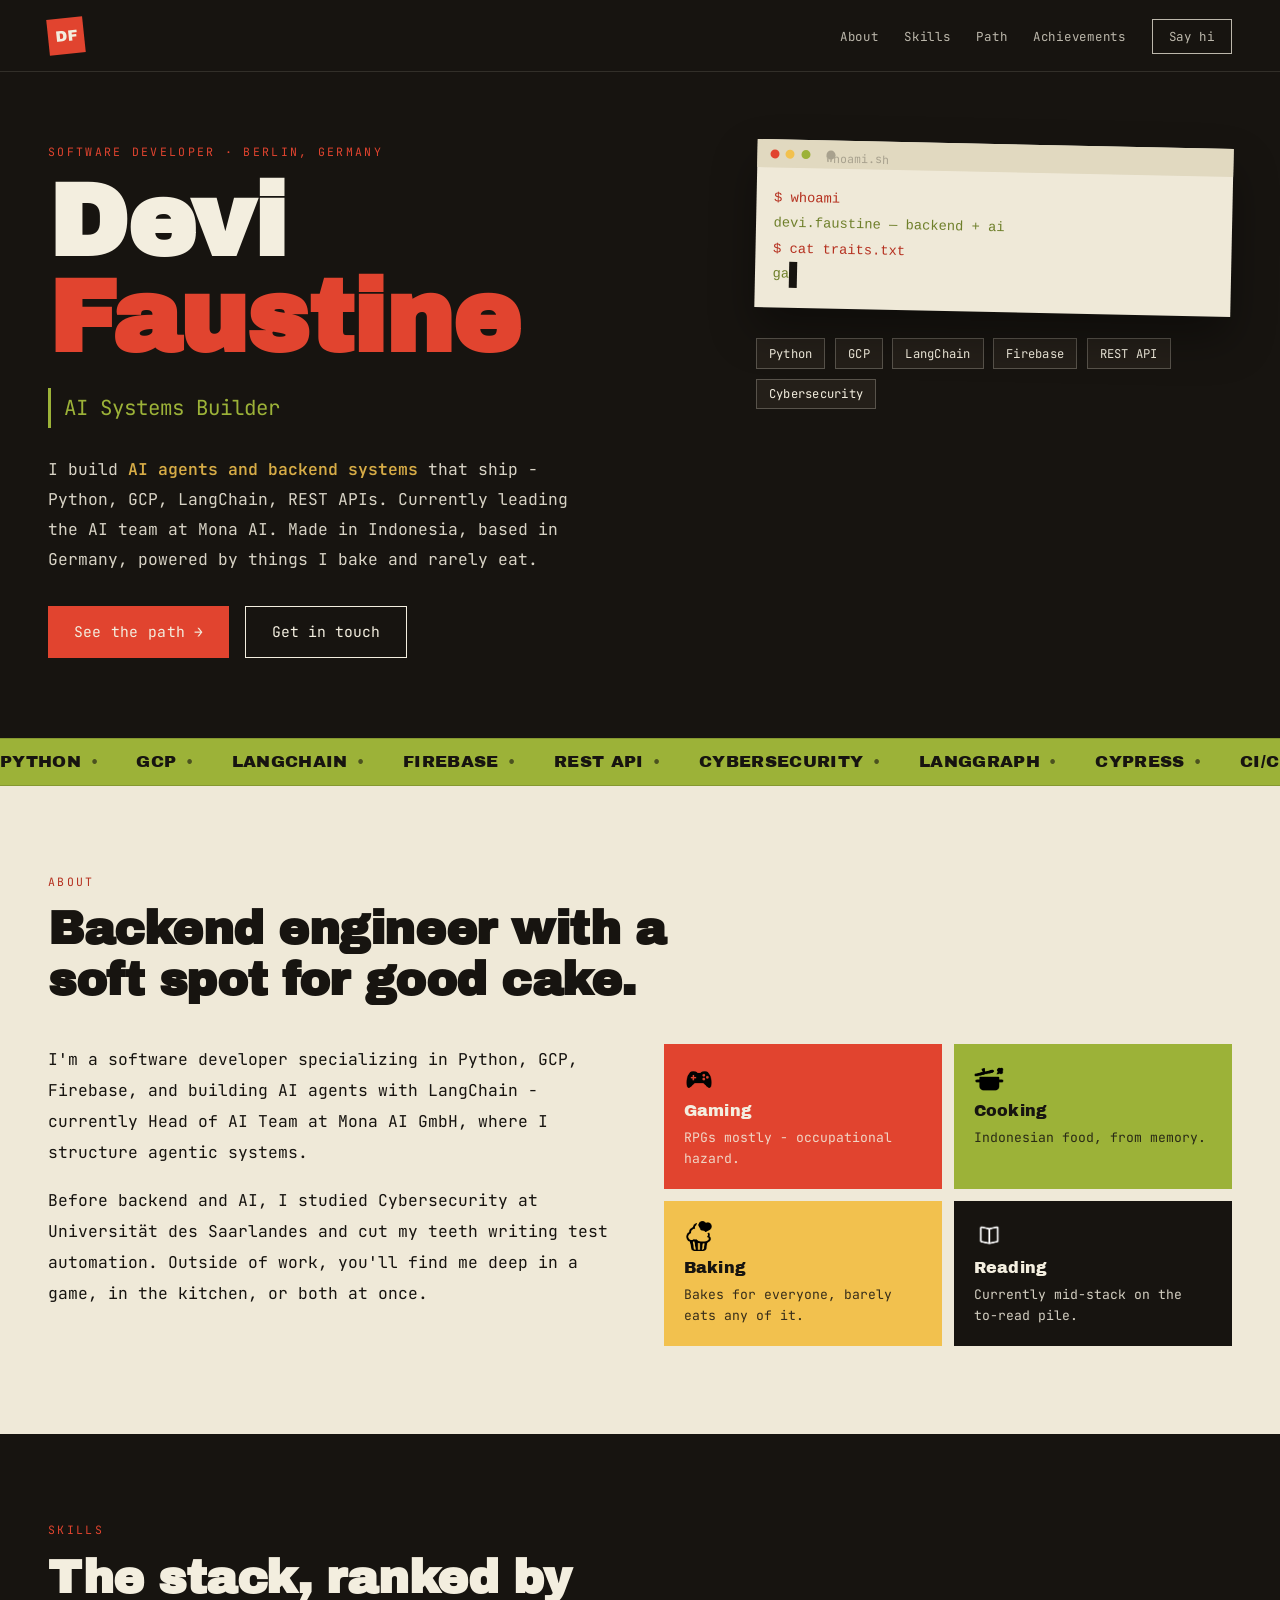
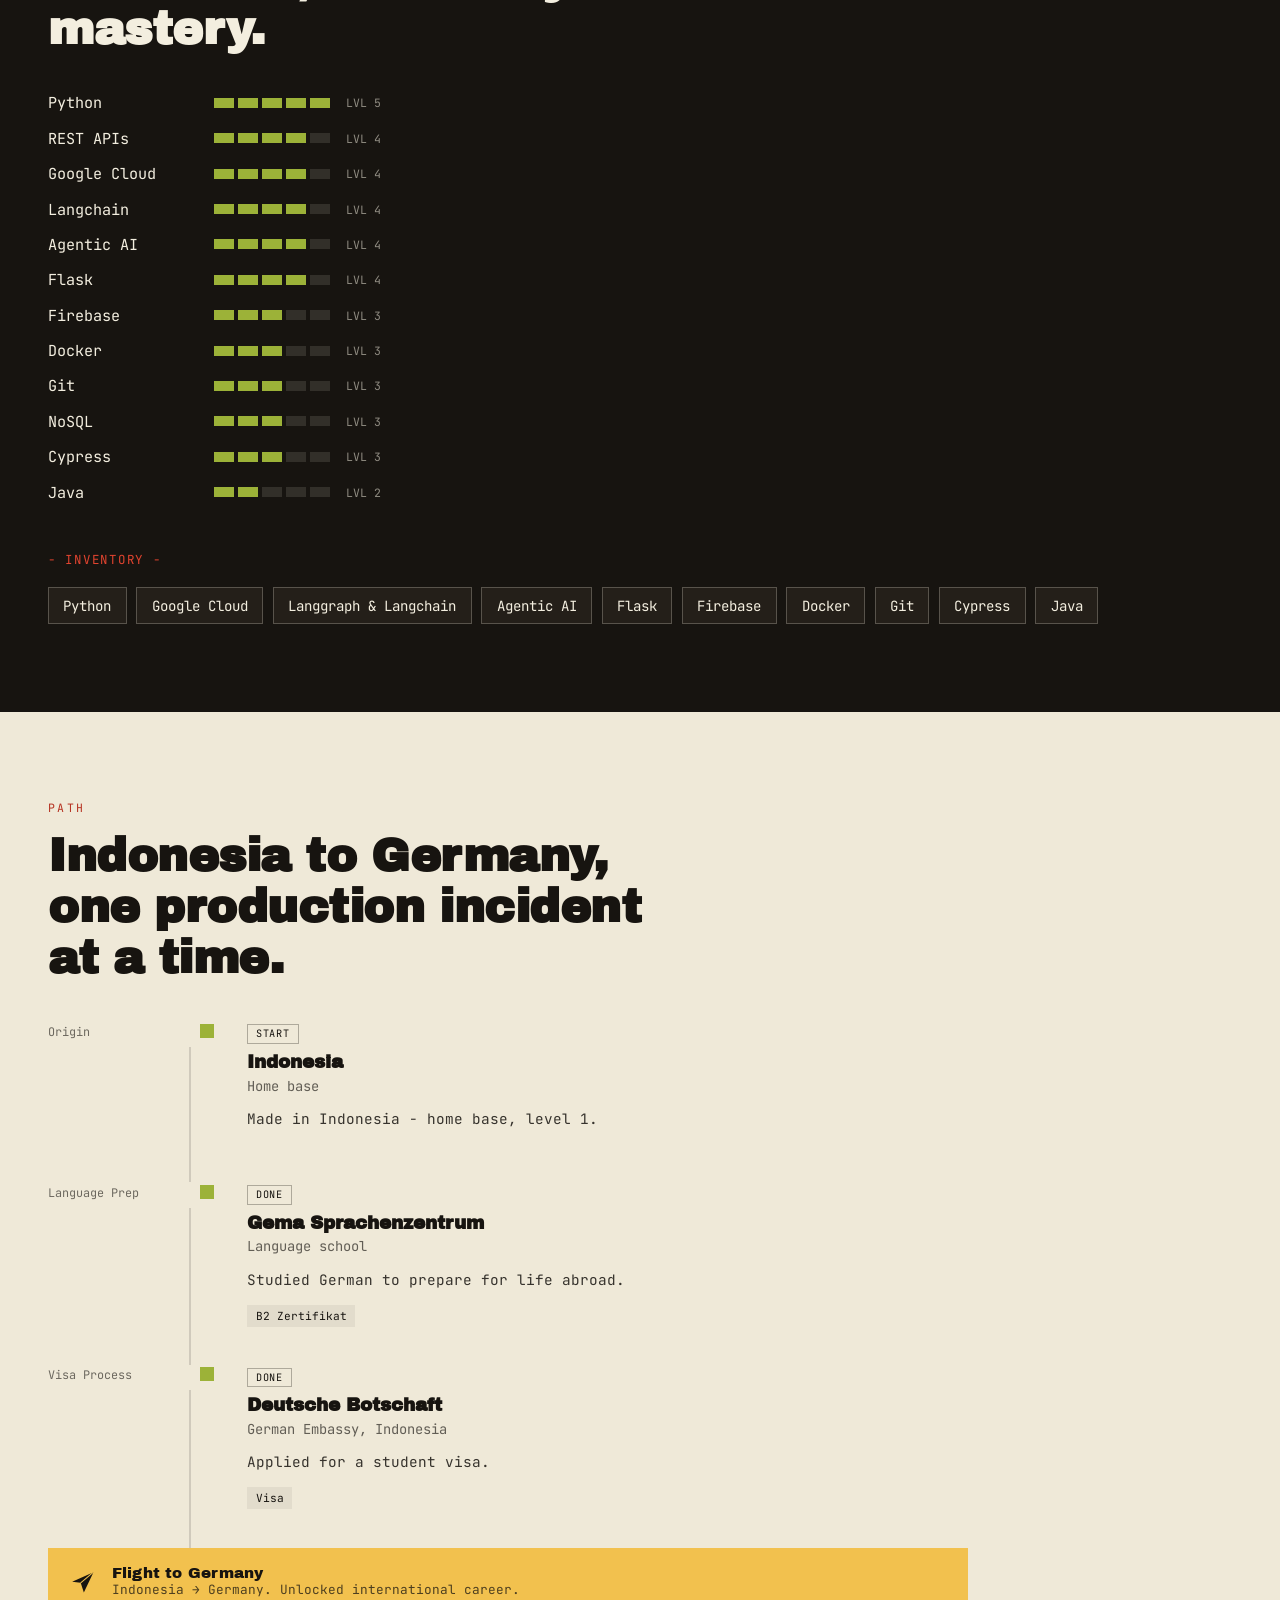
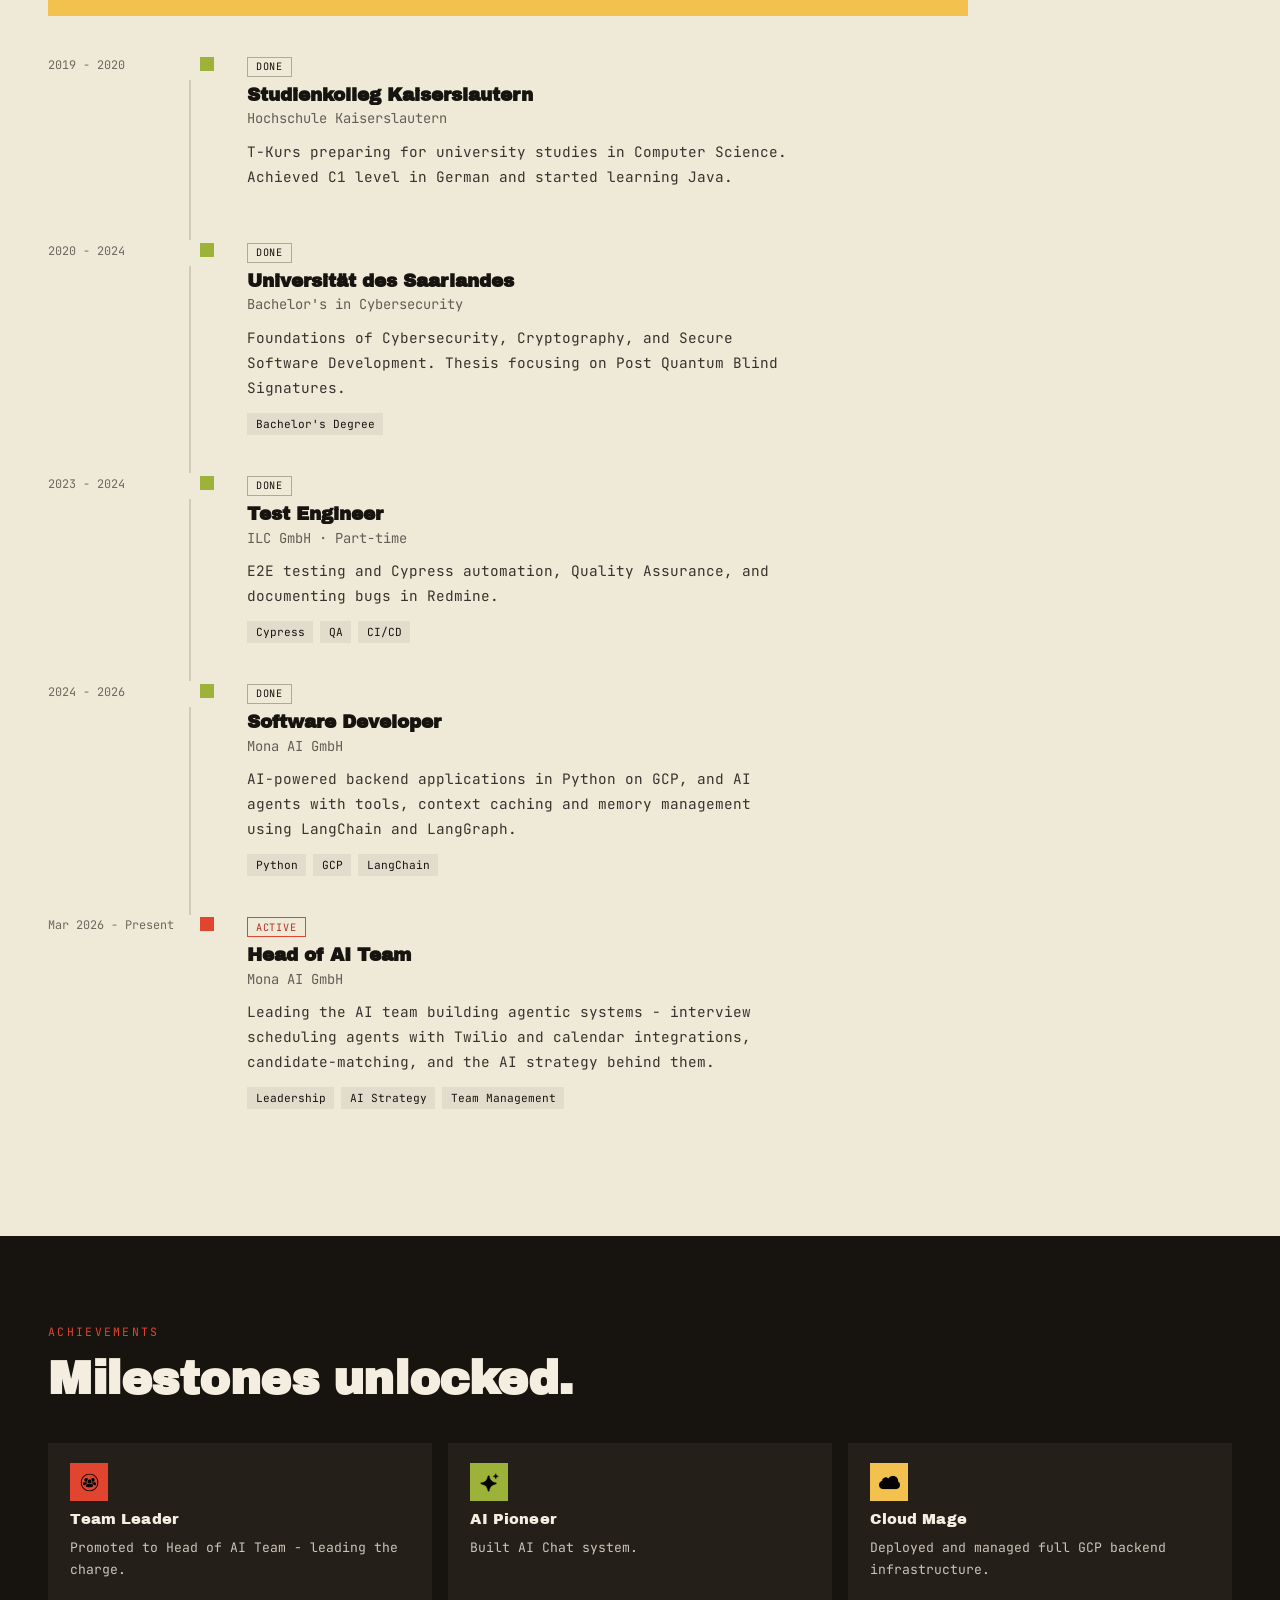
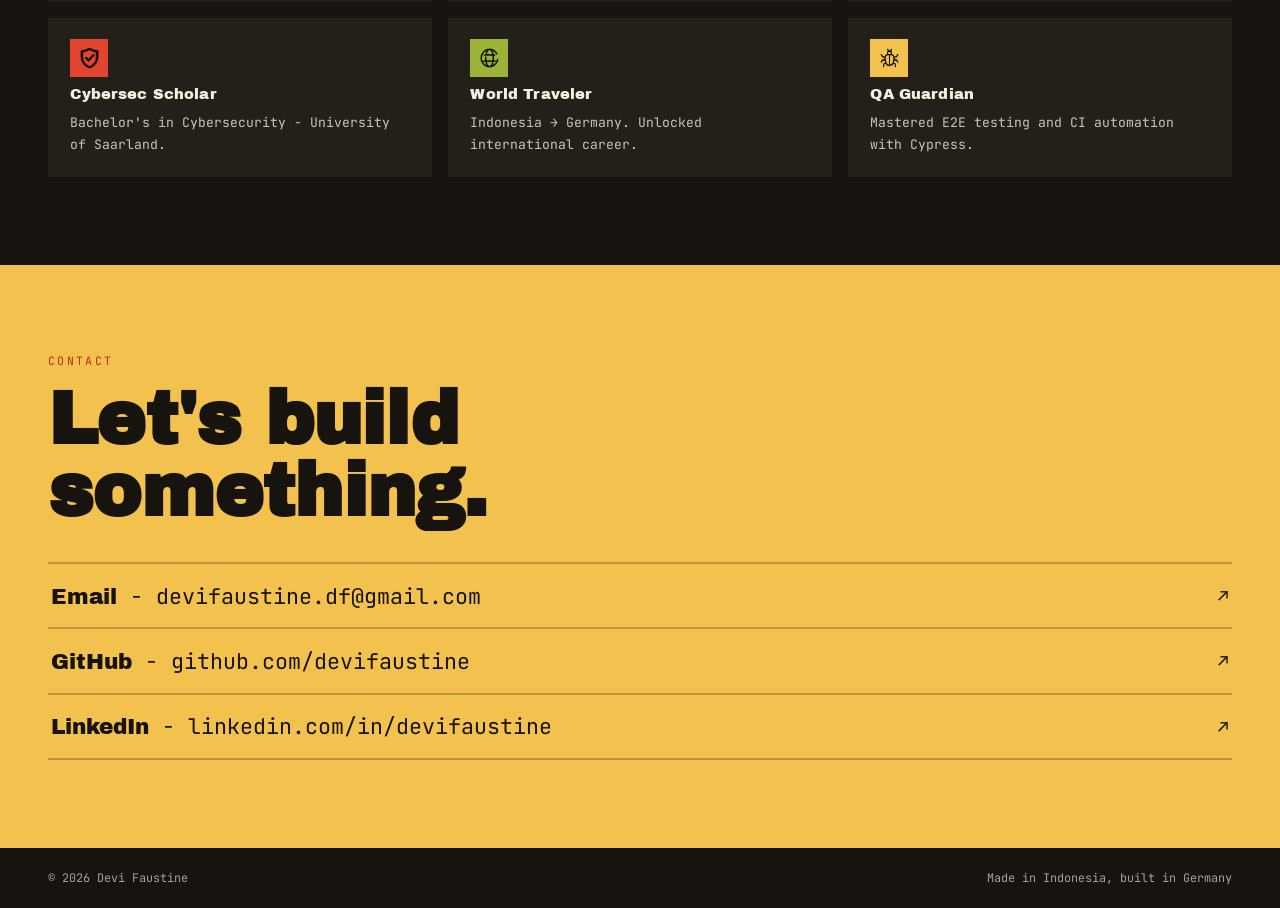
==== commit 66842f80: "Make landing page mobile compatible" ====
--- a/index.html
+++ b/index.html
@@ -3,8 +3,8 @@
 <head>
     <meta charset="UTF-8">
     <meta name="viewport" content="width=device-width, initial-scale=1.0">
-    <title>Devi Faustine — Portfolio</title>
-    <meta name="description" content="Devi Faustine — software developer. Python, GCP, Firebase, REST API, Langchain.">
+    <title>Devi Faustine - Portfolio</title>
+    <meta name="description" content="Devi Faustine - software developer. Python, GCP, Firebase, REST API, Langchain.">
     <link rel="preconnect" href="https://fonts.googleapis.com">
     <link rel="preconnect" href="https://fonts.gstatic.com" crossorigin>
     <link rel="stylesheet" href="https://fonts.googleapis.com/css2?family=Archivo+Black&family=JetBrains+Mono:wght@400;600&display=swap">
@@ -48,7 +48,7 @@
                     <span>Occasional Baker</span>
                 </div>
             </div>
-            <p class="hero-bio">I build <b>AI agents and backend systems</b> that ship — Python, GCP, LangChain, REST APIs. Currently leading the AI team at Mona AI. Made in Indonesia, based in Germany, powered by things I bake and rarely eat.</p>
+            <p class="hero-bio">I build <b>AI agents and backend systems</b> that ship - Python, GCP, LangChain, REST APIs. Currently leading the AI team at Mona AI. Made in Indonesia, based in Germany, powered by things I bake and rarely eat.</p>
             <div class="hero-cta-row">
                 <a class="btn-primary" href="#path">See the path →</a>
                 <a class="btn-ghost" href="#contact">Get in touch</a>
@@ -84,14 +84,14 @@
         </div>
         <div class="bento-grid">
             <div class="bento-main reveal">
-                <p>I'm a software developer specializing in Python, GCP, Firebase, and building AI agents with LangChain — currently Head of AI Team at Mona AI GmbH, where I structure agentic systems.</p>
+                <p>I'm a software developer specializing in Python, GCP, Firebase, and building AI agents with LangChain - currently Head of AI Team at Mona AI GmbH, where I structure agentic systems.</p>
                 <p>Before backend and AI, I studied Cybersecurity at Universität des Saarlandes and cut my teeth writing test automation. Outside of work, you'll find me deep in a game, in the kitchen, or both at once.</p>
             </div>
             <div class="trait-grid">
                 <div class="bento-trait c-cherry reveal">
                     <img class="trait-icon" src="assets/game_console_logo-removebg-preview.png" alt="" aria-hidden="true">
                     <span class="trait-name">Gaming</span>
-                    <span class="trait-desc">RPGs mostly — occupational hazard.</span>
+                    <span class="trait-desc">RPGs mostly - occupational hazard.</span>
                 </div>
                 <div class="bento-trait c-olive reveal">
                     <img class="trait-icon" src="assets/cooking_logo2-removebg-preview.png" alt="" aria-hidden="true">
@@ -120,7 +120,7 @@
             <h2>The stack, ranked by mastery.</h2>
         </div>
         <div class="skill-bars" id="skill-bars"></div>
-        <div class="inventory-divider">— Inventory —</div>
+        <div class="inventory-divider">- Inventory -</div>
         <div class="inventory" id="inventory"></div>
         <div id="skill-info" hidden>
             <span id="skill-info-text"></span>
@@ -142,7 +142,7 @@
                     <span class="tl-status">Start</span>
                     <h3 class="tl-role">Indonesia</h3>
                     <div class="tl-org">Home base</div>
-                    <p class="tl-desc">Made in Indonesia — home base, level 1.</p>
+                    <p class="tl-desc">Made in Indonesia - home base, level 1.</p>
                 </div>
             </li>
             <li class="tl-item reveal">
@@ -177,7 +177,7 @@
             </li>
 
             <li class="tl-item reveal">
-                <div class="tl-period">2019 — 2020</div>
+                <div class="tl-period">2019 - 2020</div>
                 <div class="tl-dot"></div>
                 <div>
                     <span class="tl-status">Done</span>
@@ -187,7 +187,7 @@
                 </div>
             </li>
             <li class="tl-item reveal">
-                <div class="tl-period">2020 — 2024</div>
+                <div class="tl-period">2020 - 2024</div>
                 <div class="tl-dot"></div>
                 <div>
                     <span class="tl-status">Done</span>
@@ -198,7 +198,7 @@
                 </div>
             </li>
             <li class="tl-item reveal">
-                <div class="tl-period">2023 — 2024</div>
+                <div class="tl-period">2023 - 2024</div>
                 <div class="tl-dot"></div>
                 <div>
                     <span class="tl-status">Done</span>
@@ -209,7 +209,7 @@
                 </div>
             </li>
             <li class="tl-item reveal">
-                <div class="tl-period">2024 — 2026</div>
+                <div class="tl-period">2024 - 2026</div>
                 <div class="tl-dot"></div>
                 <div>
                     <span class="tl-status">Done</span>
@@ -220,7 +220,7 @@
                 </div>
             </li>
             <li class="tl-item active reveal">
-                <div class="tl-period">Mar 2026 — Present</div>
+                <div class="tl-period">Mar 2026 - Present</div>
                 <div class="tl-dot"></div>
                 <div>
                     <span class="tl-status">Active</span>
@@ -244,7 +244,7 @@
             <div class="achievement c-cherry reveal">
                 <span class="ach-badge"><img class="badge-icon" src="assets/team_lead_logo_uncut-removebg-preview.png" alt="" aria-hidden="true"></span>
                 <div class="achievement-name">Team Leader</div>
-                <div class="achievement-desc">Promoted to Head of AI Team — leading the charge.</div>
+                <div class="achievement-desc">Promoted to Head of AI Team - leading the charge.</div>
             </div>
             <div class="achievement c-olive reveal">
                 <span class="ach-badge"><img class="badge-icon" src="assets/sparkles_icon-removebg-preview.png" alt="" aria-hidden="true"></span>
@@ -259,7 +259,7 @@
             <div class="achievement c-cherry reveal">
                 <span class="ach-badge"><img class="badge-icon" src="assets/shield_check_icon-removebg-preview.png" alt="" aria-hidden="true"></span>
                 <div class="achievement-name">Cybersec Scholar</div>
-                <div class="achievement-desc">Bachelor's in Cybersecurity — University of Saarland.</div>
+                <div class="achievement-desc">Bachelor's in Cybersecurity - University of Saarland.</div>
             </div>
             <div class="achievement c-olive reveal">
                 <span class="ach-badge"><img class="badge-icon" src="assets/globe_icon-removebg-preview.png" alt="" aria-hidden="true"></span>
@@ -281,15 +281,15 @@
         <h2>Let's build something.</h2>
         <div class="contact-rows">
             <a class="contact-row" href="mailto:devifaustine.df@gmail.com">
-                <span><span class="k">Email</span> — devifaustine.df@gmail.com</span>
+                <span><span class="k">Email</span> - devifaustine.df@gmail.com</span>
                 <span class="arrow">↗</span>
             </a>
             <a class="contact-row" href="https://github.com/devifaustine" target="_blank" rel="noopener">
-                <span><span class="k">GitHub</span> — github.com/devifaustine</span>
+                <span><span class="k">GitHub</span> - github.com/devifaustine</span>
                 <span class="arrow">↗</span>
             </a>
             <a class="contact-row" href="https://linkedin.com/in/devifaustine" target="_blank" rel="noopener">
-                <span><span class="k">LinkedIn</span> — linkedin.com/in/devifaustine</span>
+                <span><span class="k">LinkedIn</span> - linkedin.com/in/devifaustine</span>
                 <span class="arrow">↗</span>
             </a>
         </div>
--- a/portfolio.css
+++ b/portfolio.css
@@ -407,6 +407,37 @@
     .topbar-links{gap:0.9rem;}
     .topbar-links a:not(.pill-btn){display:none;}
 }
+@media (max-width:480px){
+    .topbar-inner{padding-top:0.9rem; padding-bottom:0.9rem;}
+    .mark{width:32px; height:32px; font-size:0.85rem;}
+
+    header#hero{padding-top:2.2rem;}
+    .hero-cta-row{flex-direction:column; align-items:stretch;}
+    .btn-primary, .btn-ghost{justify-content:center;}
+    .terminal-card{transform:none;}
+
+    .section-head h2{max-width:none;}
+
+    .trait-grid{gap:10px;}
+    .bento-trait{padding:16px;}
+
+    .skill-bar-row{gap:0.6rem;}
+    .skill-bar-name{min-width:0; flex:1 1 100px; font-size:0.88rem;}
+    .skill-bar-block{width:14px; height:9px;}
+    .inv-item{padding:0.6rem 0.85rem;}
+
+    .tl-item{grid-template-columns:20px 1fr; gap:0 1rem;}
+    .tl-item::before{left:9px;}
+    .tl-crossing{flex-direction:column; align-items:flex-start; gap:0.5rem; padding:1rem;}
+
+    .achievement{padding:1.1rem;}
+    .entry-card{padding:1.1rem;}
+
+    .contact-row{padding:1rem 0.1rem;}
+    .cta-footer h2{max-width:none;}
+
+    footer.site-foot{justify-content:center; text-align:center;}
+}
 @media (prefers-reduced-motion: reduce){
     .marquee-track{animation:none;}
     .caret{animation:none;}
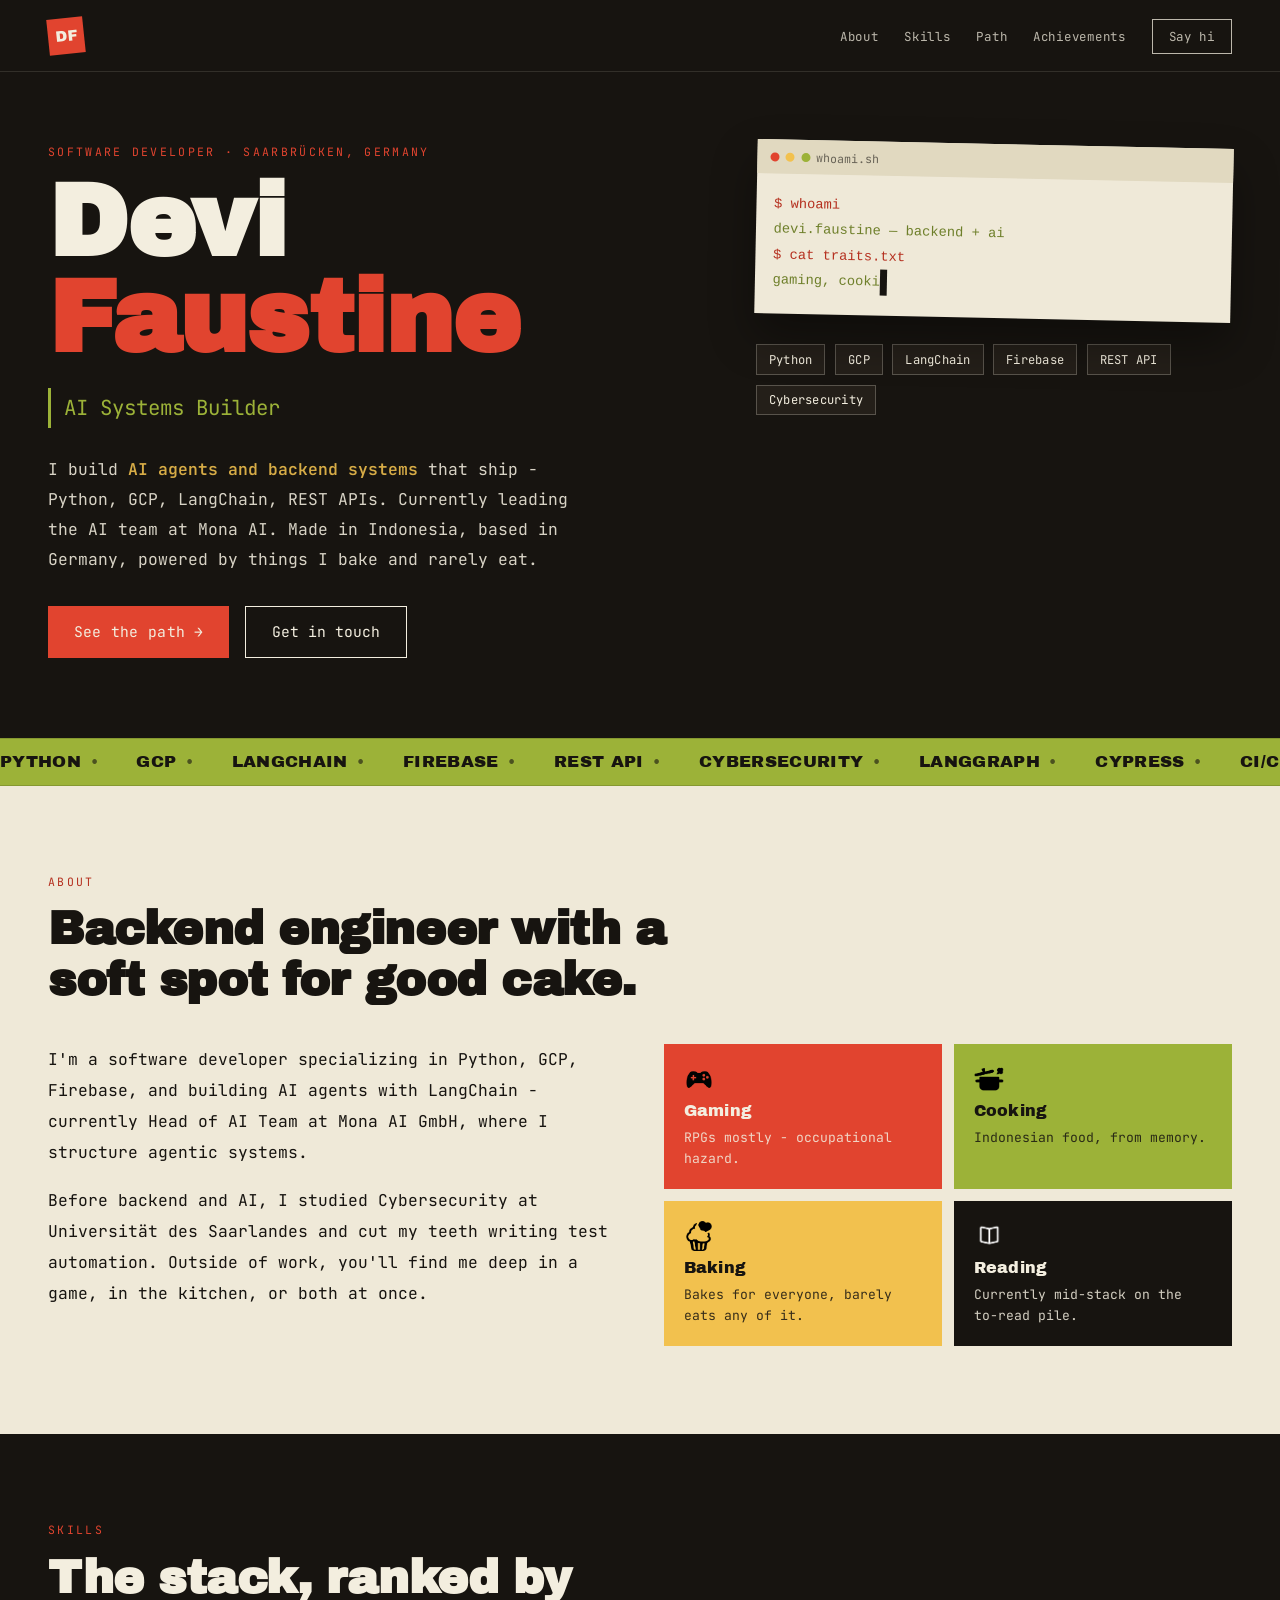
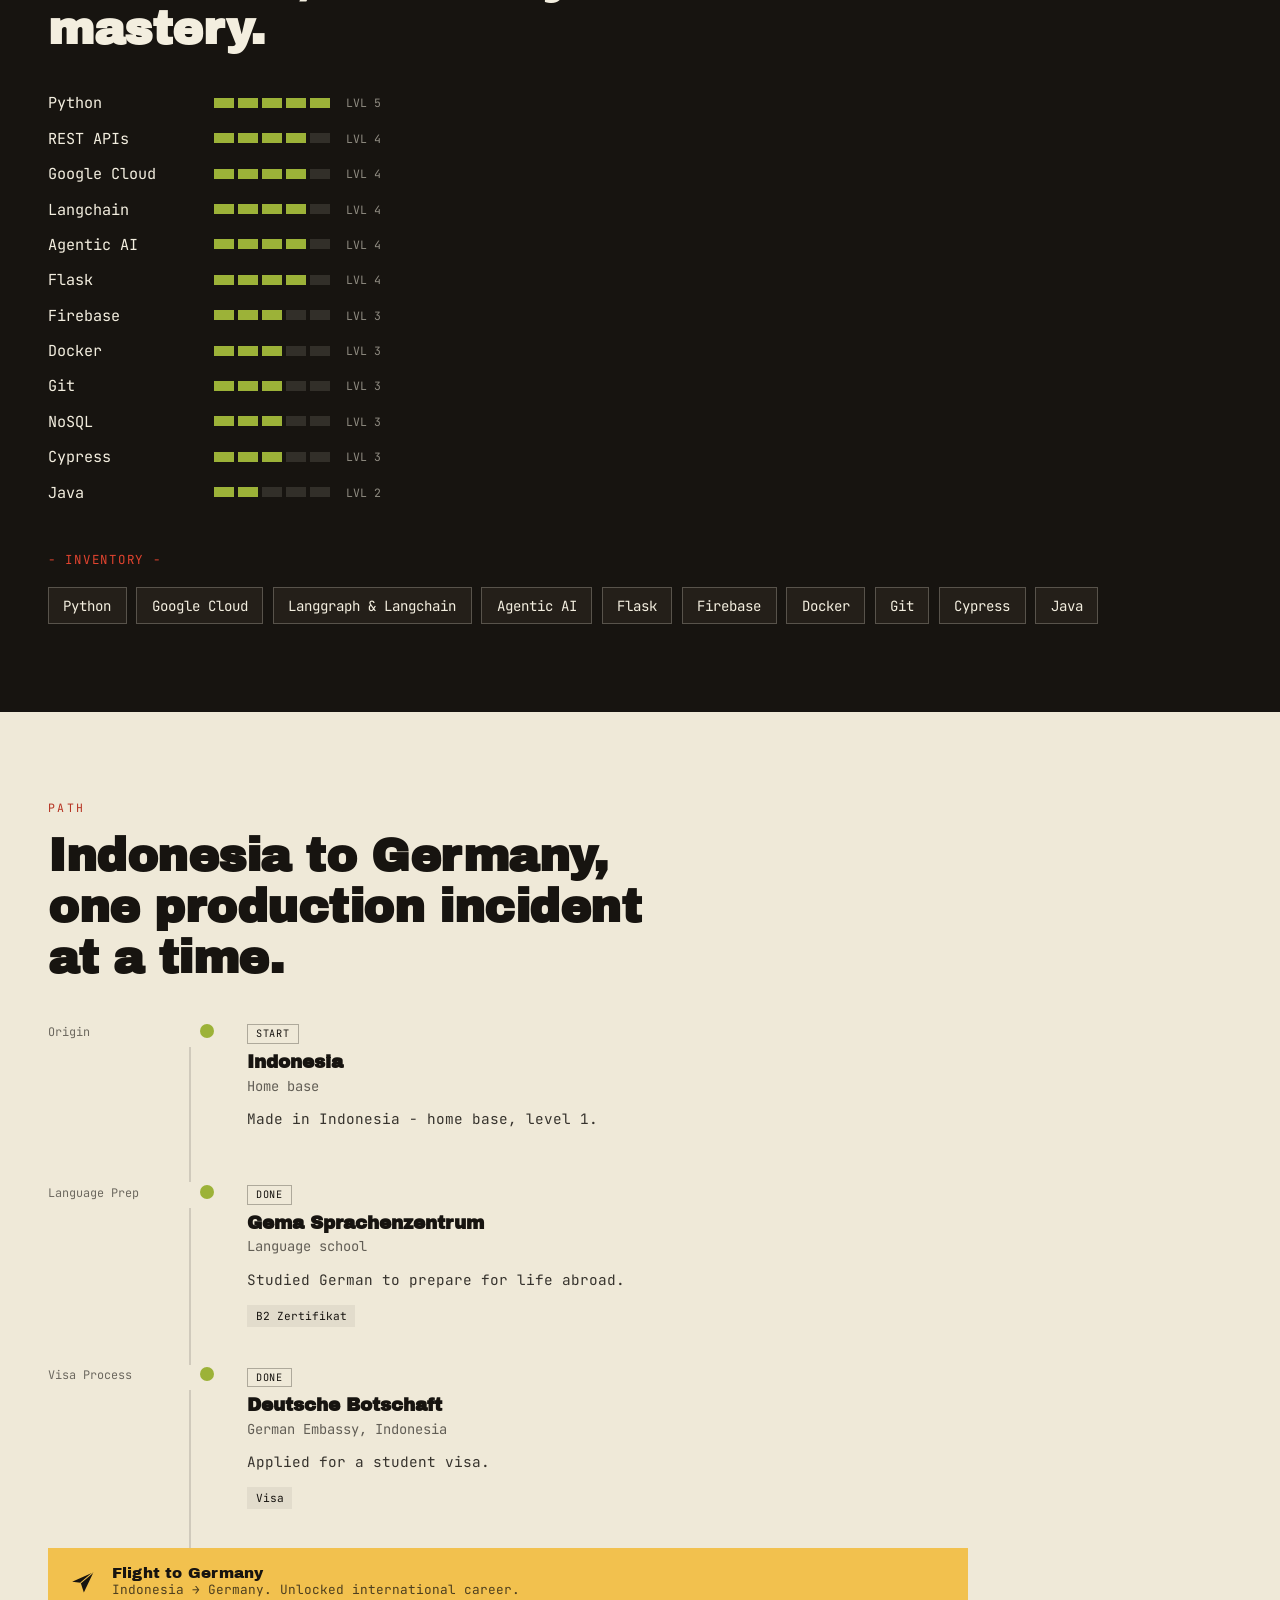
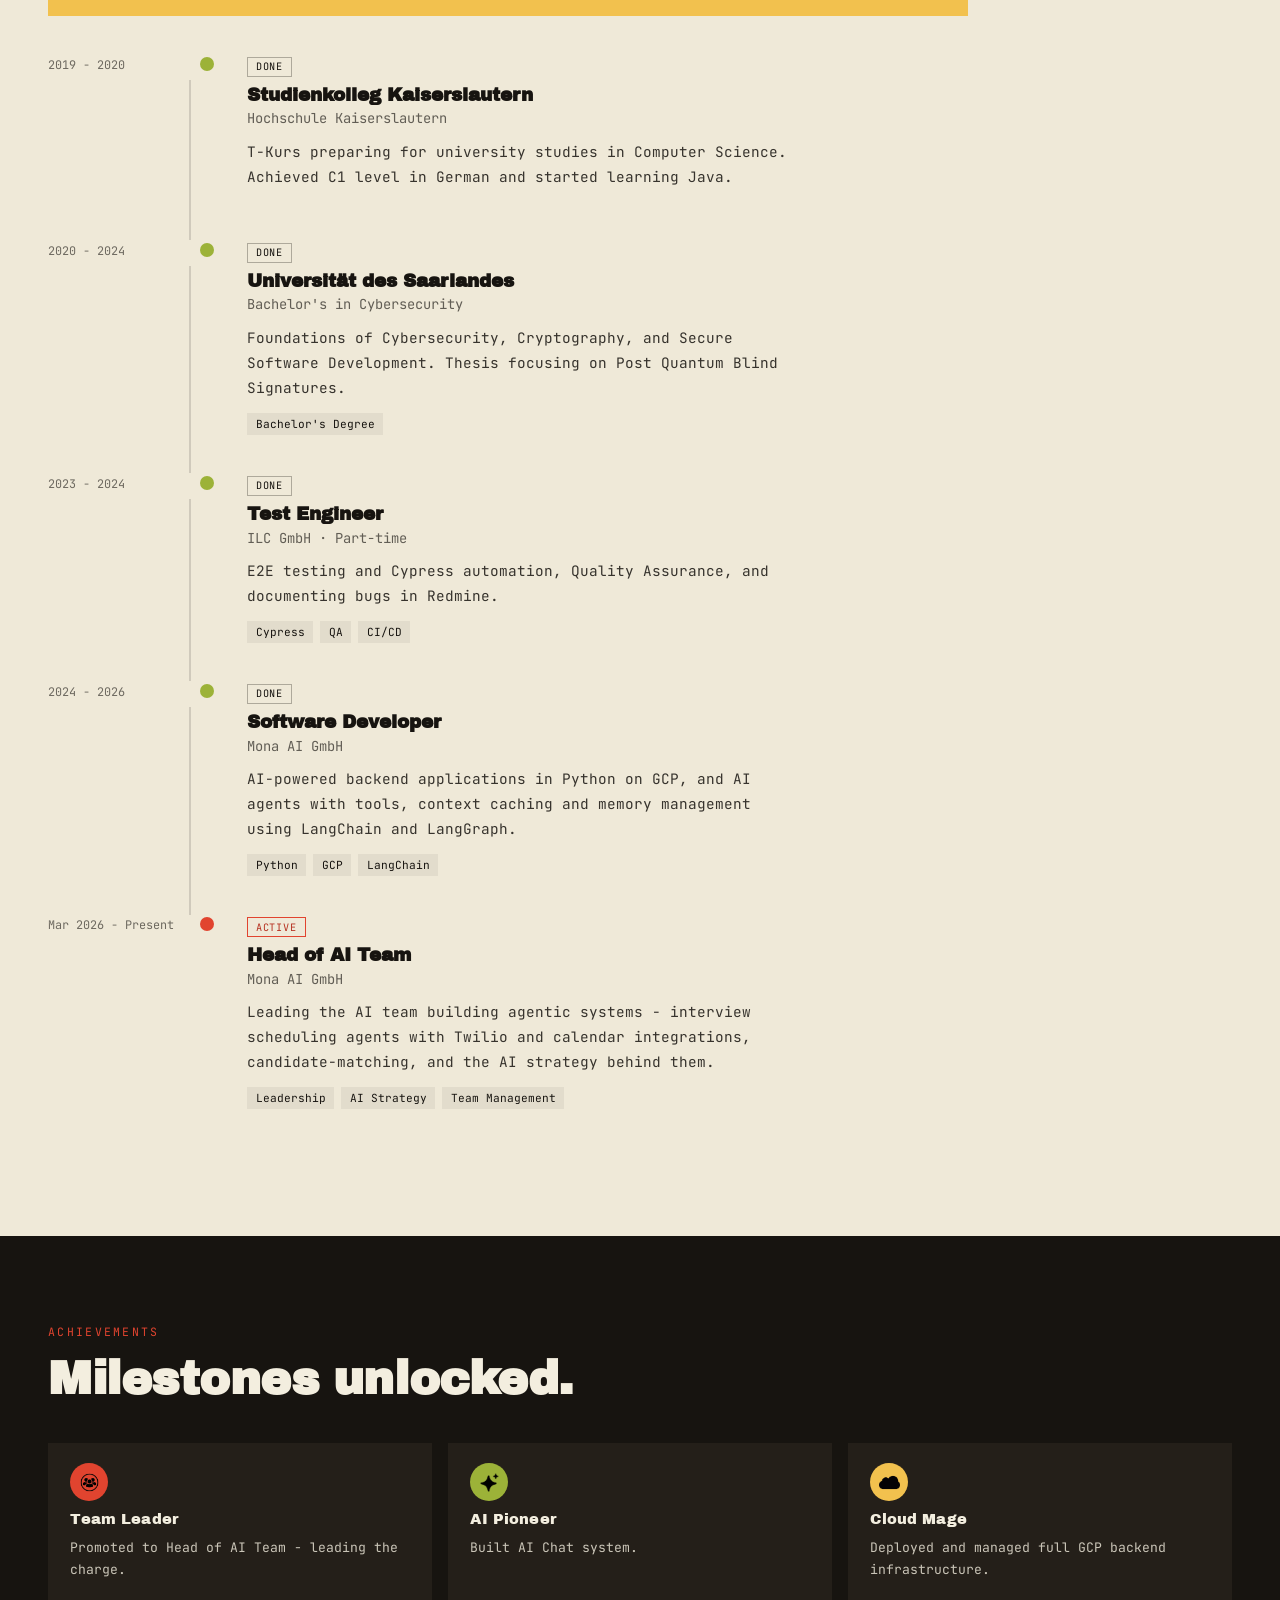
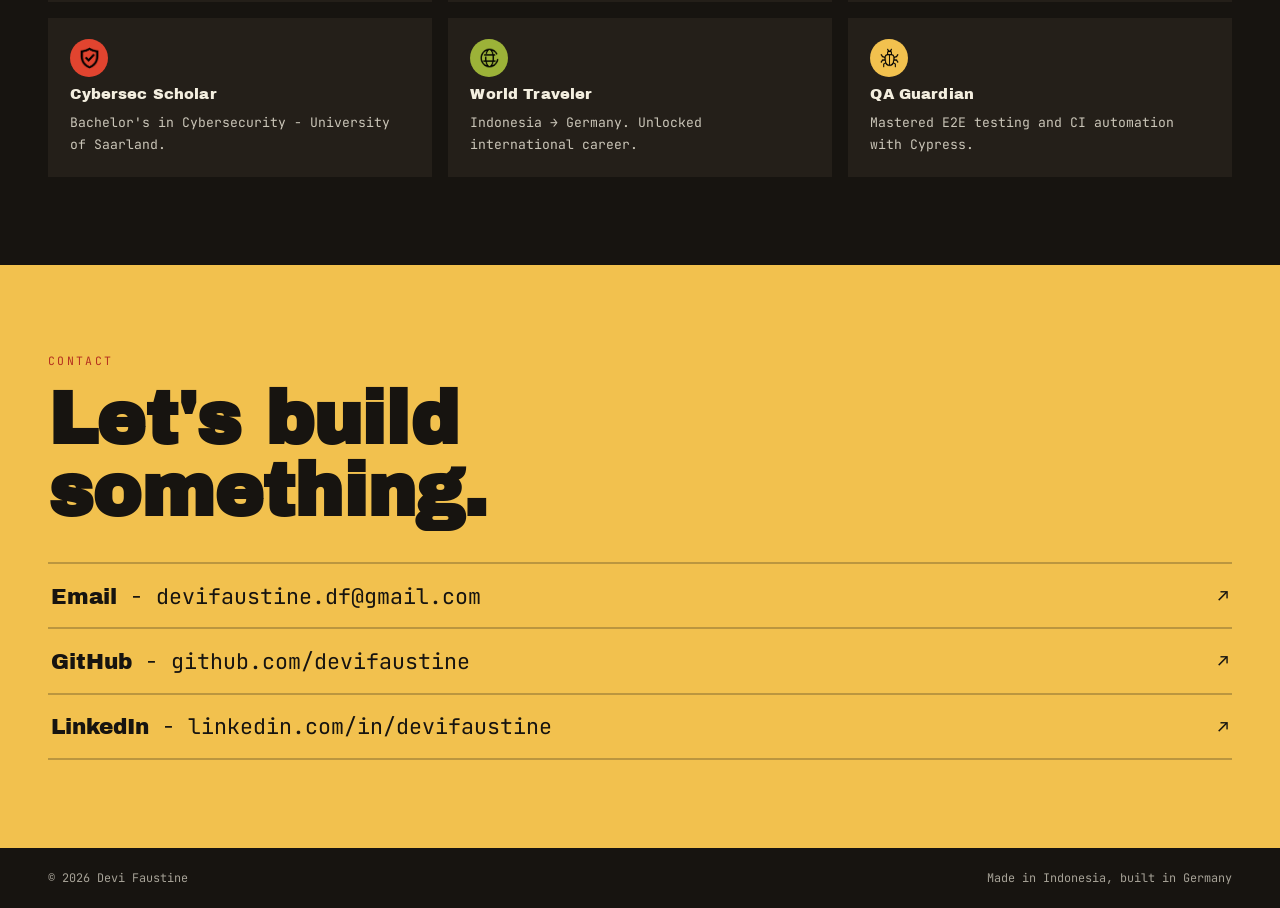
==== commit e7c4e97c: "Update index.html" ====
--- a/index.html
+++ b/index.html
@@ -38,7 +38,7 @@
 <header id="hero">
     <div class="hero-grid">
         <div class="hero-left">
-            <p class="eyebrow">Software Developer · Berlin, Germany</p>
+            <p class="eyebrow">Software Developer · Saarbrücken, Germany</p>
             <h1 class="hero-name">Devi<br><span class="last">Faustine</span></h1>
             <div class="role-ticker">
                 <div class="role-ticker-track" id="role-track">
--- a/portfolio.css
+++ b/portfolio.css
@@ -161,11 +161,11 @@
     padding:0.6rem 0.8rem;
     background:var(--linen-line);
 }
-.terminal-bar span{width:9px; height:9px; border-radius:50%; background:var(--ink); opacity:0.28;}
+.terminal-bar span:not(.terminal-title){width:9px; height:9px; border-radius:50%; background:var(--ink); opacity:0.28;}
 .terminal-bar span:nth-child(1){background:var(--cherry); opacity:1;}
 .terminal-bar span:nth-child(2){background:var(--butter); opacity:1;}
 .terminal-bar span:nth-child(3){background:var(--olive); opacity:1;}
-.terminal-title{margin-left:0.6rem; font-size:0.72rem; opacity:0.6;}
+.terminal-title{font-size:0.72rem; opacity:0.6;}
 .terminal-body{
     margin:0; padding:1.1rem 1.1rem 1.3rem;
     font-size:0.86rem; line-height:1.85;
@@ -308,7 +308,7 @@
     width:2px; background:rgba(23,20,16,0.14);
 }
 .tl-period{font-size:0.74rem; opacity:0.6; padding-top:0.15rem;}
-.tl-dot{width:14px; height:14px; margin-top:0.15rem; background:var(--olive);}
+.tl-dot{width:14px; height:14px; margin-top:0.15rem; background:var(--olive); border-radius:50%;}
 .tl-item.active .tl-dot{background:var(--cherry);}
 .tl-status{
     display:inline-block; font-size:0.64rem; letter-spacing:0.08em; text-transform:uppercase;
@@ -347,6 +347,7 @@
 .ach-badge{
     width:38px; height:38px;
     display:flex; align-items:center; justify-content:center;
+    border-radius:50%;
 }
 .badge-icon{width:1.35rem; height:1.35rem;}
 .achievement.c-cherry .ach-badge{background:var(--cherry); color:var(--on-dark);}
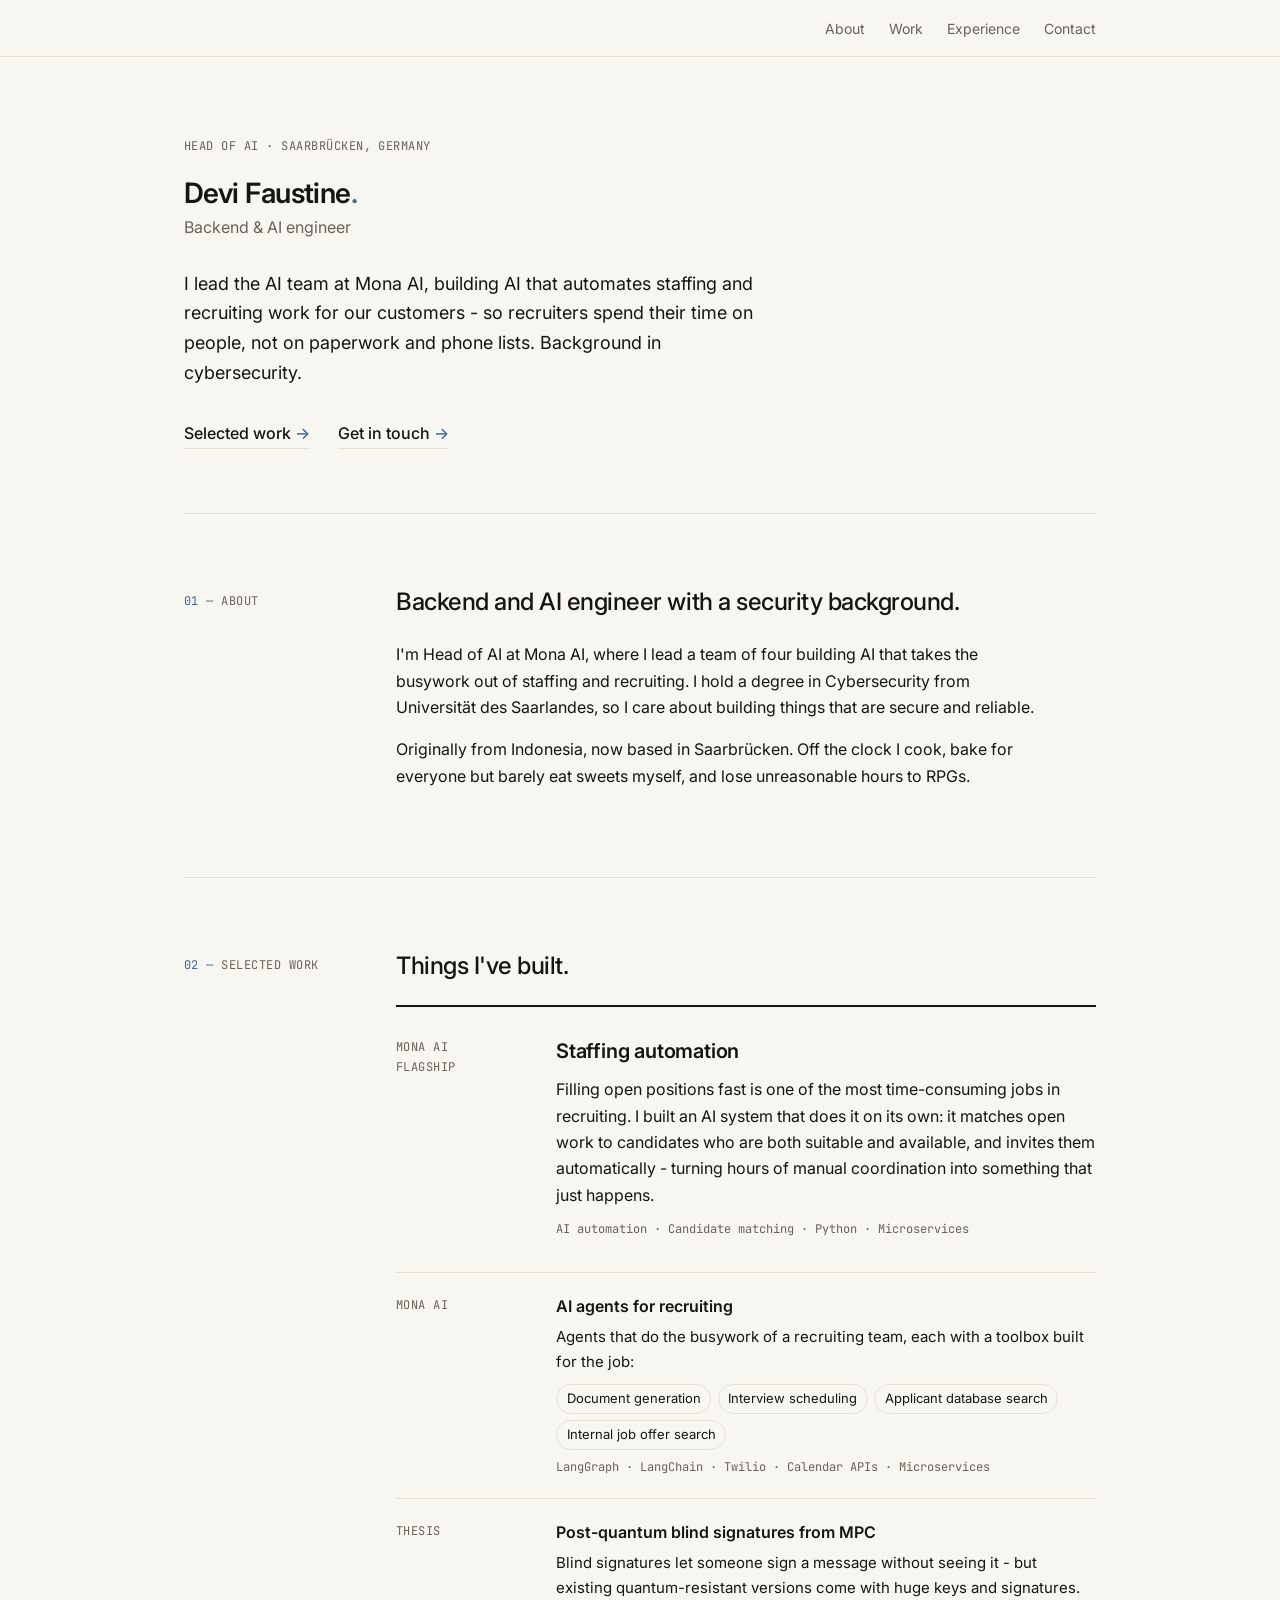
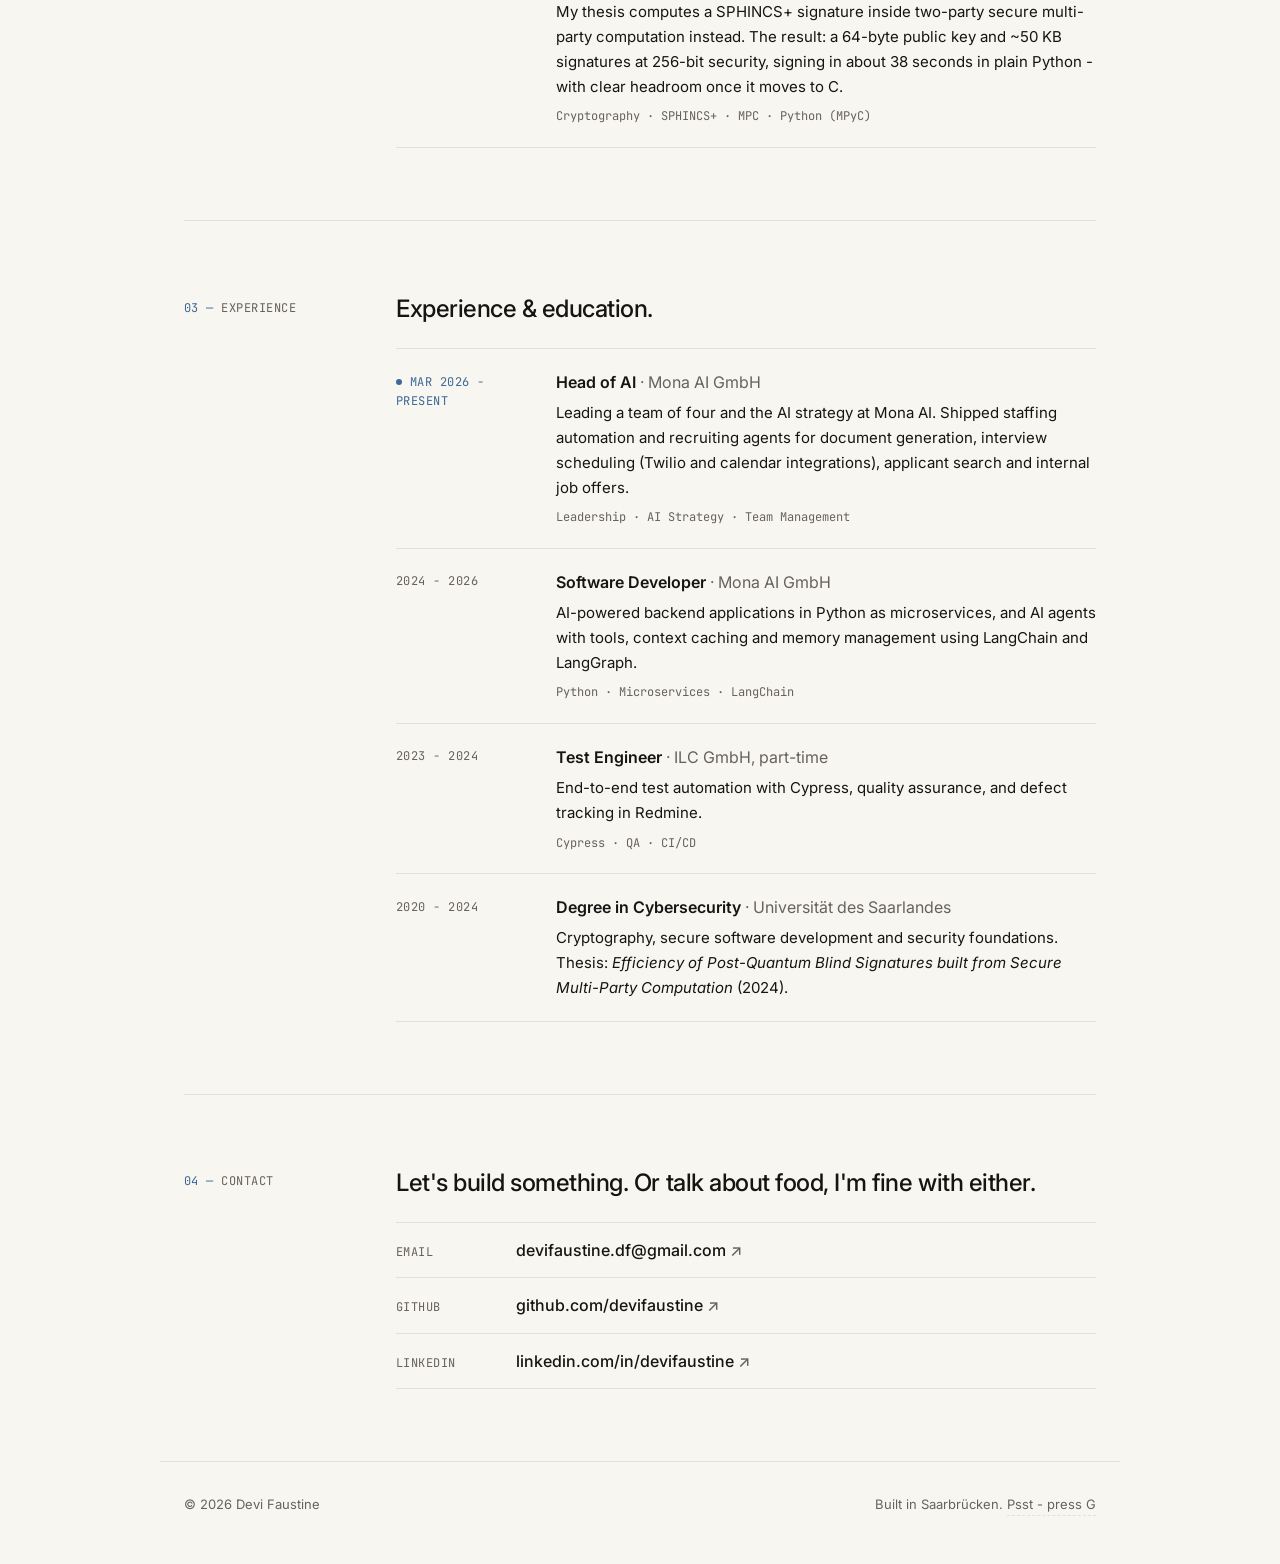
==== commit c9f197f8: "Redesign site: minimal layout, selected work, hidden game - Clean single-page layout with numbered s" ====
--- a/index.html
+++ b/index.html
@@ -3,304 +3,150 @@
 <head>
     <meta charset="UTF-8">
     <meta name="viewport" content="width=device-width, initial-scale=1.0">
-    <title>Devi Faustine - Portfolio</title>
-    <meta name="description" content="Devi Faustine - software developer. Python, GCP, Firebase, REST API, Langchain.">
+    <title>Devi Faustine</title>
+    <meta name="description" content="Devi Faustine - Head of AI at Mona AI. Backend and AI engineer: Python, microservices, LangChain, LangGraph.">
     <link rel="preconnect" href="https://fonts.googleapis.com">
     <link rel="preconnect" href="https://fonts.gstatic.com" crossorigin>
-    <link rel="stylesheet" href="https://fonts.googleapis.com/css2?family=Archivo+Black&family=JetBrains+Mono:wght@400;600&display=swap">
+    <link rel="stylesheet" href="https://fonts.googleapis.com/css2?family=Inter:wght@400;500;600&family=JetBrains+Mono:wght@400&display=swap">
     <link rel="stylesheet" href="portfolio.css">
 </head>
 <body>
 
-<svg class="icon-defs" aria-hidden="true" focusable="false">
-    <!-- Flight -->
-    <symbol id="icon-plane" viewBox="0 0 24 24">
-        <mask id="m-plane"><rect width="24" height="24" fill="#fff"/><path d="M10,13 L22,3" stroke="#000" stroke-width="1"/></mask>
-        <polygon mask="url(#m-plane)" points="2,12 22,3 13,22 10,13"/>
-    </symbol>
-</svg>
-
-<div class="spotlight" aria-hidden="true"></div>
-
 <nav class="topbar">
-    <div class="topbar-inner">
-        <a class="mark" href="#hero" aria-label="Home">DF</a>
+    <div class="wrap topbar-inner">
         <ul class="topbar-links">
             <li><a href="#about">About</a></li>
-            <li><a href="#skills">Skills</a></li>
-            <li><a href="#path">Path</a></li>
-            <li><a href="#achievements">Achievements</a></li>
-            <li><a class="pill-btn" href="#contact">Say hi</a></li>
+            <li><a href="#work">Work</a></li>
+            <li><a href="#experience">Experience</a></li>
+            <li><a href="#contact">Contact</a></li>
         </ul>
     </div>
 </nav>
 
-<header id="hero">
-    <div class="hero-grid">
-        <div class="hero-left">
-            <p class="eyebrow">Software Developer · Saarbrücken, Germany</p>
-            <h1 class="hero-name">Devi<br><span class="last">Faustine</span></h1>
-            <div class="role-ticker">
-                <div class="role-ticker-track" id="role-track">
-                    <span>Backend Engineer</span>
-                    <span>AI Systems Builder</span>
-                    <span>Cybersecurity Grad</span>
-                    <span>Occasional Baker</span>
+<main id="top" class="wrap">
+
+    <header class="hero">
+        <p class="meta">Head of AI · Saarbrücken, Germany</p>
+        <h1>Devi Faustine<span class="dot">.</span></h1>
+        <p class="roles">Backend &amp; AI engineer</p>
+        <p class="lede">I lead the AI team at Mona AI, building AI that automates staffing and recruiting work for our customers - so recruiters spend their time on people, not on paperwork and phone lists. Background in cybersecurity.</p>
+        <p class="hero-links">
+            <a class="link" href="#work">Selected work</a>
+            <a class="link" href="#contact">Get in touch</a>
+        </p>
+    </header>
+
+    <section id="about" class="block">
+        <h2 class="label">About</h2>
+        <div class="content">
+            <p class="statement">Backend and AI engineer with a security background.</p>
+            <p>I'm Head of AI at Mona AI, where I lead a team of four building AI that takes the busywork out of staffing and recruiting. I hold a degree in Cybersecurity from Universität des Saarlandes, so I care about building things that are secure and reliable.</p>
+            <p>Originally from Indonesia, now based in Saarbrücken. Off the clock I cook, bake for everyone but barely eat sweets myself, and lose unreasonable hours to RPGs.</p>
+        </div>
+    </section>
+
+    <section id="work" class="block">
+        <h2 class="label">Selected work</h2>
+        <div class="content">
+            <p class="statement">Things I've built.</p>
+            <article class="feature">
+                <span class="when">Mona AI<br>Flagship</span>
+                <div>
+                    <h3>Staffing automation</h3>
+                    <p>Filling open positions fast is one of the most time-consuming jobs in recruiting. I built an AI system that does it on its own: it matches open work to candidates who are both suitable and available, and invites them automatically - turning hours of manual coordination into something that just happens.</p>
+                    <p class="tags">AI automation · Candidate matching · Python · Microservices</p>
                 </div>
-            </div>
-            <p class="hero-bio">I build <b>AI agents and backend systems</b> that ship - Python, GCP, LangChain, REST APIs. Currently leading the AI team at Mona AI. Made in Indonesia, based in Germany, powered by things I bake and rarely eat.</p>
-            <div class="hero-cta-row">
-                <a class="btn-primary" href="#path">See the path →</a>
-                <a class="btn-ghost" href="#contact">Get in touch</a>
-            </div>
+            </article>
+            <ul class="entries">
+                <li>
+                    <span class="when">Mona AI</span>
+                    <div>
+                        <h3>AI agents for recruiting</h3>
+                        <p>Agents that do the busywork of a recruiting team, each with a toolbox built for the job:</p>
+                        <ul class="toolbox">
+                            <li>Document generation</li>
+                            <li>Interview scheduling</li>
+                            <li>Applicant database search</li>
+                            <li>Internal job offer search</li>
+                        </ul>
+                        <p class="tags">LangGraph · LangChain · Twilio · Calendar APIs · Microservices</p>
+                    </div>
+                </li>
+                <li>
+                    <span class="when">Thesis</span>
+                    <div>
+                        <h3>Post-quantum blind signatures from MPC</h3>
+                        <p>Blind signatures let someone sign a message without seeing it - but existing quantum-resistant versions come with huge keys and signatures. My thesis computes a SPHINCS+ signature inside two-party secure multi-party computation instead. The result: a 64-byte public key and ~50 KB signatures at 256-bit security, signing in about 38 seconds in plain Python - with clear headroom once it moves to C.</p>
+                        <p class="tags">Cryptography · SPHINCS+ · MPC · Python (MPyC)</p>
+                    </div>
+                </li>
+            </ul>
         </div>
+    </section>
 
-        <div class="hero-right">
-            <div class="terminal-card">
-                <div class="terminal-bar"><span></span><span></span><span></span><span class="terminal-title">whoami.sh</span></div>
-                <pre class="terminal-body"><code id="typed"></code><span class="caret">&nbsp;</span></pre>
-            </div>
-            <div class="tag-cluster">
-                <span class="tag-pill" style="--r:-3deg">Python</span>
-                <span class="tag-pill" style="--r:2deg">GCP</span>
-                <span class="tag-pill" style="--r:-1deg">LangChain</span>
-                <span class="tag-pill" style="--r:3deg">Firebase</span>
-                <span class="tag-pill" style="--r:-2deg">REST API</span>
-                <span class="tag-pill" style="--r:1deg">Cybersecurity</span>
-            </div>
+    <section id="experience" class="block">
+        <h2 class="label">Experience</h2>
+        <div class="content">
+            <p class="statement">Experience &amp; education.</p>
+            <ol class="entries">
+                <li class="current">
+                    <span class="when">Mar 2026 - Present</span>
+                    <div>
+                        <h3>Head of AI <span class="org">· Mona AI GmbH</span></h3>
+                        <p>Leading a team of four and the AI strategy at Mona AI. Shipped staffing automation and recruiting agents for document generation, interview scheduling (Twilio and calendar integrations), applicant search and internal job offers.</p>
+                        <p class="tags">Leadership · AI Strategy · Team Management</p>
+                    </div>
+                </li>
+                <li>
+                    <span class="when">2024 - 2026</span>
+                    <div>
+                        <h3>Software Developer <span class="org">· Mona AI GmbH</span></h3>
+                        <p>AI-powered backend applications in Python as microservices, and AI agents with tools, context caching and memory management using LangChain and LangGraph.</p>
+                        <p class="tags">Python · Microservices · LangChain</p>
+                    </div>
+                </li>
+                <li>
+                    <span class="when">2023 - 2024</span>
+                    <div>
+                        <h3>Test Engineer <span class="org">· ILC GmbH, part-time</span></h3>
+                        <p>End-to-end test automation with Cypress, quality assurance, and defect tracking in Redmine.</p>
+                        <p class="tags">Cypress · QA · CI/CD</p>
+                    </div>
+                </li>
+                <li>
+                    <span class="when">2020 - 2024</span>
+                    <div>
+                        <h3>Degree in Cybersecurity <span class="org">· Universität des Saarlandes</span></h3>
+                        <p>Cryptography, secure software development and security foundations. Thesis: <i>Efficiency of Post-Quantum Blind Signatures built from Secure Multi-Party Computation</i> (2024).</p>
+                    </div>
+                </li>
+            </ol>
         </div>
-    </div>
-</header>
+    </section>
 
-<div class="marquee-band" aria-hidden="true">
-    <div class="marquee-track" id="marquee-track"></div>
-</div>
+    <section id="contact" class="block">
+        <h2 class="label">Contact</h2>
+        <div class="content">
+            <p class="statement">Let's build something. Or talk about food, I'm fine with either.</p>
+            <ul class="contact">
+                <li><span>Email</span><a href="mailto:devifaustine.df@gmail.com">devifaustine.df@gmail.com</a></li>
+                <li><span>GitHub</span><a href="https://github.com/devifaustine" target="_blank" rel="noopener">github.com/devifaustine</a></li>
+                <li><span>LinkedIn</span><a href="https://linkedin.com/in/devifaustine" target="_blank" rel="noopener">linkedin.com/in/devifaustine</a></li>
+                <!-- Add your CV as cv.pdf in the repo root, then uncomment:
+                <li><span>CV</span><a href="cv.pdf" target="_blank" rel="noopener">Download PDF</a></li>
+                -->
+            </ul>
+        </div>
+    </section>
 
-<section id="about" class="band-light section-pad">
-    <div class="section-inner">
-        <div class="section-head">
-            <p class="eyebrow">About</p>
-            <h2>Backend engineer with a soft spot for good cake.</h2>
-        </div>
-        <div class="bento-grid">
-            <div class="bento-main reveal">
-                <p>I'm a software developer specializing in Python, GCP, Firebase, and building AI agents with LangChain - currently Head of AI Team at Mona AI GmbH, where I structure agentic systems.</p>
-                <p>Before backend and AI, I studied Cybersecurity at Universität des Saarlandes and cut my teeth writing test automation. Outside of work, you'll find me deep in a game, in the kitchen, or both at once.</p>
-            </div>
-            <div class="trait-grid">
-                <div class="bento-trait c-cherry reveal">
-                    <img class="trait-icon" src="assets/game_console_logo-removebg-preview.png" alt="" aria-hidden="true">
-                    <span class="trait-name">Gaming</span>
-                    <span class="trait-desc">RPGs mostly - occupational hazard.</span>
-                </div>
-                <div class="bento-trait c-olive reveal">
-                    <img class="trait-icon" src="assets/cooking_logo2-removebg-preview.png" alt="" aria-hidden="true">
-                    <span class="trait-name">Cooking</span>
-                    <span class="trait-desc">Indonesian food, from memory.</span>
-                </div>
-                <div class="bento-trait c-butter reveal">
-                    <img class="trait-icon" src="assets/cupcake_lgoo-removebg-preview.png" alt="" aria-hidden="true">
-                    <span class="trait-name">Baking</span>
-                    <span class="trait-desc">Bakes for everyone, barely eats any of it.</span>
-                </div>
-                <div class="bento-trait c-ink reveal">
-                    <img class="trait-icon" src="assets/book_logo-removebg-preview.png" alt="" aria-hidden="true">
-                    <span class="trait-name">Reading</span>
-                    <span class="trait-desc">Currently mid-stack on the to-read pile.</span>
-                </div>
-            </div>
-        </div>
-    </div>
-</section>
+</main>
 
-<section id="skills" class="band-dark section-pad">
-    <div class="section-inner">
-        <div class="section-head">
-            <p class="eyebrow">Skills</p>
-            <h2>The stack, ranked by mastery.</h2>
-        </div>
-        <div class="skill-bars" id="skill-bars"></div>
-        <div class="inventory-divider">- Inventory -</div>
-        <div class="inventory" id="inventory"></div>
-        <div id="skill-info" hidden>
-            <span id="skill-info-text"></span>
-        </div>
-    </div>
-</section>
-
-<section id="path" class="band-light section-pad">
-    <div class="section-inner">
-        <div class="section-head">
-            <p class="eyebrow">Path</p>
-            <h2>Indonesia to Germany, one production incident at a time.</h2>
-        </div>
-        <ol class="timeline">
-            <li class="tl-item reveal">
-                <div class="tl-period">Origin</div>
-                <div class="tl-dot"></div>
-                <div>
-                    <span class="tl-status">Start</span>
-                    <h3 class="tl-role">Indonesia</h3>
-                    <div class="tl-org">Home base</div>
-                    <p class="tl-desc">Made in Indonesia - home base, level 1.</p>
-                </div>
-            </li>
-            <li class="tl-item reveal">
-                <div class="tl-period">Language Prep</div>
-                <div class="tl-dot"></div>
-                <div>
-                    <span class="tl-status">Done</span>
-                    <h3 class="tl-role">Gema Sprachenzentrum</h3>
-                    <div class="tl-org">Language school</div>
-                    <p class="tl-desc">Studied German to prepare for life abroad.</p>
-                    <div class="tl-tags"><span>B2 Zertifikat</span></div>
-                </div>
-            </li>
-            <li class="tl-item reveal">
-                <div class="tl-period">Visa Process</div>
-                <div class="tl-dot"></div>
-                <div>
-                    <span class="tl-status">Done</span>
-                    <h3 class="tl-role">Deutsche Botschaft</h3>
-                    <div class="tl-org">German Embassy, Indonesia</div>
-                    <p class="tl-desc">Applied for a student visa.</p>
-                    <div class="tl-tags"><span>Visa</span></div>
-                </div>
-            </li>
-
-            <li class="tl-crossing reveal">
-                <svg class="xi"><use href="#icon-plane"></use></svg>
-                <div>
-                    <div class="xt">Flight to Germany</div>
-                    <div class="xd">Indonesia → Germany. Unlocked international career.</div>
-                </div>
-            </li>
-
-            <li class="tl-item reveal">
-                <div class="tl-period">2019 - 2020</div>
-                <div class="tl-dot"></div>
-                <div>
-                    <span class="tl-status">Done</span>
-                    <h3 class="tl-role">Studienkolleg Kaiserslautern</h3>
-                    <div class="tl-org">Hochschule Kaiserslautern</div>
-                    <p class="tl-desc">T-Kurs preparing for university studies in Computer Science. Achieved C1 level in German and started learning Java.</p>
-                </div>
-            </li>
-            <li class="tl-item reveal">
-                <div class="tl-period">2020 - 2024</div>
-                <div class="tl-dot"></div>
-                <div>
-                    <span class="tl-status">Done</span>
-                    <h3 class="tl-role">Universität des Saarlandes</h3>
-                    <div class="tl-org">Bachelor's in Cybersecurity</div>
-                    <p class="tl-desc">Foundations of Cybersecurity, Cryptography, and Secure Software Development. Thesis focusing on Post Quantum Blind Signatures.</p>
-                    <div class="tl-tags"><span>Bachelor's Degree</span></div>
-                </div>
-            </li>
-            <li class="tl-item reveal">
-                <div class="tl-period">2023 - 2024</div>
-                <div class="tl-dot"></div>
-                <div>
-                    <span class="tl-status">Done</span>
-                    <h3 class="tl-role">Test Engineer</h3>
-                    <div class="tl-org">ILC GmbH · Part-time</div>
-                    <p class="tl-desc">E2E testing and Cypress automation, Quality Assurance, and documenting bugs in Redmine.</p>
-                    <div class="tl-tags"><span>Cypress</span><span>QA</span><span>CI/CD</span></div>
-                </div>
-            </li>
-            <li class="tl-item reveal">
-                <div class="tl-period">2024 - 2026</div>
-                <div class="tl-dot"></div>
-                <div>
-                    <span class="tl-status">Done</span>
-                    <h3 class="tl-role">Software Developer</h3>
-                    <div class="tl-org">Mona AI GmbH</div>
-                    <p class="tl-desc">AI-powered backend applications in Python on GCP, and AI agents with tools, context caching and memory management using LangChain and LangGraph.</p>
-                    <div class="tl-tags"><span>Python</span><span>GCP</span><span>LangChain</span></div>
-                </div>
-            </li>
-            <li class="tl-item active reveal">
-                <div class="tl-period">Mar 2026 - Present</div>
-                <div class="tl-dot"></div>
-                <div>
-                    <span class="tl-status">Active</span>
-                    <h3 class="tl-role">Head of AI Team</h3>
-                    <div class="tl-org">Mona AI GmbH</div>
-                    <p class="tl-desc">Leading the AI team building agentic systems - interview scheduling agents with Twilio and calendar integrations, candidate-matching, and the AI strategy behind them.</p>
-                    <div class="tl-tags"><span>Leadership</span><span>AI Strategy</span><span>Team Management</span></div>
-                </div>
-            </li>
-        </ol>
-    </div>
-</section>
-
-<section id="achievements" class="band-dark section-pad">
-    <div class="section-inner">
-        <div class="section-head">
-            <p class="eyebrow">Achievements</p>
-            <h2>Milestones unlocked.</h2>
-        </div>
-        <div class="achievements-grid">
-            <div class="achievement c-cherry reveal">
-                <span class="ach-badge"><img class="badge-icon" src="assets/team_lead_logo_uncut-removebg-preview.png" alt="" aria-hidden="true"></span>
-                <div class="achievement-name">Team Leader</div>
-                <div class="achievement-desc">Promoted to Head of AI Team - leading the charge.</div>
-            </div>
-            <div class="achievement c-olive reveal">
-                <span class="ach-badge"><img class="badge-icon" src="assets/sparkles_icon-removebg-preview.png" alt="" aria-hidden="true"></span>
-                <div class="achievement-name">AI Pioneer</div>
-                <div class="achievement-desc">Built AI Chat system.</div>
-            </div>
-            <div class="achievement c-butter reveal">
-                <span class="ach-badge"><img class="badge-icon" src="assets/cloud_icon-removebg-preview.png" alt="" aria-hidden="true"></span>
-                <div class="achievement-name">Cloud Mage</div>
-                <div class="achievement-desc">Deployed and managed full GCP backend infrastructure.</div>
-            </div>
-            <div class="achievement c-cherry reveal">
-                <span class="ach-badge"><img class="badge-icon" src="assets/shield_check_icon-removebg-preview.png" alt="" aria-hidden="true"></span>
-                <div class="achievement-name">Cybersec Scholar</div>
-                <div class="achievement-desc">Bachelor's in Cybersecurity - University of Saarland.</div>
-            </div>
-            <div class="achievement c-olive reveal">
-                <span class="ach-badge"><img class="badge-icon" src="assets/globe_icon-removebg-preview.png" alt="" aria-hidden="true"></span>
-                <div class="achievement-name">World Traveler</div>
-                <div class="achievement-desc">Indonesia → Germany. Unlocked international career.</div>
-            </div>
-            <div class="achievement c-butter reveal">
-                <span class="ach-badge"><img class="badge-icon" src="assets/bug_icon-removebg-preview.png" alt="" aria-hidden="true"></span>
-                <div class="achievement-name">QA Guardian</div>
-                <div class="achievement-desc">Mastered E2E testing and CI automation with Cypress.</div>
-            </div>
-        </div>
-    </div>
-</section>
-
-<section id="contact" class="cta-footer section-pad">
-    <div class="section-inner">
-        <p class="eyebrow">Contact</p>
-        <h2>Let's build something.</h2>
-        <div class="contact-rows">
-            <a class="contact-row" href="mailto:devifaustine.df@gmail.com">
-                <span><span class="k">Email</span> - devifaustine.df@gmail.com</span>
-                <span class="arrow">↗</span>
-            </a>
-            <a class="contact-row" href="https://github.com/devifaustine" target="_blank" rel="noopener">
-                <span><span class="k">GitHub</span> - github.com/devifaustine</span>
-                <span class="arrow">↗</span>
-            </a>
-            <a class="contact-row" href="https://linkedin.com/in/devifaustine" target="_blank" rel="noopener">
-                <span><span class="k">LinkedIn</span> - linkedin.com/in/devifaustine</span>
-                <span class="arrow">↗</span>
-            </a>
-        </div>
-    </div>
-</section>
-
-<footer class="site-foot">
+<footer class="wrap site-foot">
     <span>© 2026 Devi Faustine</span>
-    <span>Made in Indonesia, built in Germany</span>
+    <span>Built in Saarbrücken. <button type="button" class="egg-hint" data-egg>Psst - press G</button></span>
 </footer>
 
-<script src="portfolio.js"></script>
+<script src="game.js" defer></script>
+
 </body>
 </html>
--- a/portfolio.css
+++ b/portfolio.css
@@ -1,447 +1,227 @@
 /* ════════════════════════════════════════
    Devi Faustine — Portfolio
-   Palette: ink #171410 · cherry #E1442F · olive #9CB238
-   butter #F2C14E · linen #EFE9D8
+   Minimal: paper, ink, blue accent, yellow highlight
    ════════════════════════════════════════ */
 
 :root{
-    --ink:#171410;
-    --ink-soft:#241F19;
-    --cherry:#E1442F;
-    --cherry-dark:#B5301F;
-    --olive:#9CB238;
-    --olive-dark:#6E7F2A;
-    --butter:#F2C14E;
-    --butter-dark:#C99A2E;
-    --linen:#EFE9D8;
-    --linen-line:#E1D9C0;
-    --on-dark:#F3EEDF;
-    --on-light:#171410;
-    --display:'Archivo Black', 'Arial Black', -apple-system, 'Segoe UI', sans-serif;
-    --mono:'JetBrains Mono', ui-monospace, 'Cascadia Code', Consolas, 'SFMono-Regular', monospace;
+    --bg:#F8F6F1;
+    --text:#161513;
+    --muted:#67635B;
+    --line:#E4E0D6;
+    --accent:#3C6997;
+    --highlight:#FFDD4A;
+    --hud-accent:#FFDD4A;
+    --sans:'Inter', -apple-system, 'Segoe UI', Roboto, sans-serif;
+    --mono:'JetBrains Mono', ui-monospace, 'Cascadia Code', Consolas, monospace;
+    color-scheme:light dark;
+}
+@media (prefers-color-scheme: dark){
+    :root{
+        --bg:#141311;
+        --text:#F2EFE8;
+        --muted:#A19C92;
+        --line:#2B2925;
+        --accent:#5ADBFF;
+        --hud-accent:#094074;
+    }
 }
 
 *{box-sizing:border-box;}
-.icon-defs{position:absolute; width:0; height:0; overflow:hidden;}
-.icon-defs symbol{fill:currentColor; stroke:none;}
-
-/* ── icon set (plain images) ── */
-.trait-icon, .badge-icon{ object-fit:contain; }
-html{scroll-behavior:smooth;}
+html{scroll-behavior:smooth; scroll-padding-top:4.5rem;}
 body{
     margin:0;
-    background:var(--ink);
-    color:var(--on-dark);
+    background:var(--bg);
+    color:var(--text);
+    font-family:var(--sans);
+    font-size:16px;
+    line-height:1.65;
+    -webkit-font-smoothing:antialiased;
+}
+a{color:inherit;}
+::selection{background:var(--highlight); color:#161513;}
+:focus-visible{outline:2px solid var(--accent); outline-offset:3px;}
+
+.wrap{max-width:960px; margin:0 auto; padding:0 1.5rem;}
+
+/* ── nav ── */
+.topbar{
+    position:sticky; top:0; z-index:10;
+    background:color-mix(in srgb, var(--bg) 88%, transparent);
+    backdrop-filter:blur(8px);
+    border-bottom:1px solid var(--line);
+}
+.topbar-inner{display:flex; justify-content:flex-end; align-items:center; height:3.5rem;}
+.topbar-links{display:flex; gap:1.5rem; list-style:none; margin:0; padding:0;}
+.topbar-links a{font-size:0.875rem; color:var(--muted); text-decoration:none; transition:color .15s;}
+.topbar-links a:hover{color:var(--text);}
+
+/* ── hero ── */
+.hero{padding:clamp(3rem,8vw,5rem) 0 clamp(2.5rem,6vw,4rem);}
+.meta, .label, .when, .contact span{
     font-family:var(--mono);
-    overflow-x:hidden;
-}
-a{color:inherit;}
-img{max-width:100%;}
-::selection{background:var(--cherry); color:var(--on-dark);}
-:focus-visible{outline:3px solid var(--butter); outline-offset:3px;}
-
-.eyebrow{
-    font-family:var(--mono);
-    font-size:0.72rem;
-    letter-spacing:0.2em;
+    font-size:0.75rem;
+    font-weight:400;
+    letter-spacing:0.04em;
     text-transform:uppercase;
-    color:var(--cherry);
-    margin:0 0 0.9rem;
-}
-
-/* ── keyframes ── */
-@keyframes dfCaret   { 0%,100%{opacity:1;} 50%{opacity:0;} }
-@keyframes dfMarquee { from{transform:translateX(0);} to{transform:translateX(-50%);} }
-
-/* ============ SPOTLIGHT ============ */
-.spotlight{
-    position:fixed; inset:0; pointer-events:none; z-index:1;
-    background:radial-gradient(560px circle at var(--sx,50%) var(--sy,20%), rgba(225,68,47,0.14), transparent 60%);
-    transition:background 60ms linear;
-}
-
-/* ============ TOPBAR ============ */
-nav.topbar{
-    position:sticky; top:0; z-index:200;
-    background:var(--ink);
-    border-bottom:1.5px solid rgba(243,238,223,0.12);
-}
-.topbar-inner{
-    display:flex; align-items:center; justify-content:space-between;
-    padding:1.1rem clamp(1.2rem,4vw,3rem);
-    max-width:1320px; margin:0 auto;
-}
-.mark{
-    width:36px; height:36px;
-    display:flex; align-items:center; justify-content:center;
-    background:var(--cherry); color:var(--on-dark);
-    font-family:var(--display); font-size:0.95rem;
-    transform:rotate(-6deg);
+    color:var(--muted);
+}
+.meta{margin:0 0 1.25rem;}
+.hero h1{
+    font-size:1.75rem;
+    font-weight:600;
+    letter-spacing:-0.02em;
+    line-height:1.2;
+    margin:0 0 0.25rem;
+}
+.hero h1 .dot{color:var(--accent);}
+.roles{font-size:1rem; color:var(--muted); margin:0 0 1.75rem;}
+.lede{font-size:1.125rem; max-width:36rem; margin:0 0 2rem;}
+.hero-links{display:flex; gap:1.75rem; margin:0;}
+
+.link{
+    font-weight:500;
     text-decoration:none;
-}
-.topbar-links{display:flex; gap:1.6rem; align-items:center; list-style:none; margin:0; padding:0;}
-.topbar-links a{
-    font-size:0.78rem; letter-spacing:0.06em; text-decoration:none;
-    color:var(--on-dark); opacity:0.75; transition:opacity .15s;
-}
-.topbar-links a:hover{opacity:1;}
-.pill-btn{
-    border:1.5px solid var(--on-dark);
-    padding:0.5rem 1rem;
-    text-decoration:none;
-    font-size:0.76rem;
-    letter-spacing:0.04em;
-    transition:background .15s, color .15s;
-}
-.pill-btn:hover{background:var(--on-dark); color:var(--ink);}
-
-/* ============ HERO ============ */
-header#hero{
-    position:relative; z-index:2;
-    background:var(--ink);
-    padding:clamp(2.5rem,7vw,4.5rem) clamp(1.2rem,4vw,3rem) clamp(3rem,8vw,5rem);
-}
-.hero-grid{
-    max-width:1320px; margin:0 auto;
-    display:grid; grid-template-columns:1.15fr 0.85fr;
-    gap:clamp(2rem,5vw,4rem);
-    align-items:start;
-}
-.hero-name{
-    font-family:var(--display);
-    font-size:clamp(3rem,8.4vw,6.4rem);
-    line-height:0.94;
-    letter-spacing:-0.01em;
-    margin:0 0 1.4rem;
-}
-.hero-name .last{color:var(--cherry);}
-.role-ticker{
-    height:1.9em; overflow:hidden;
-    font-size:clamp(1rem,2vw,1.3rem);
-    margin-bottom:1.6rem;
-    border-left:3px solid var(--olive);
-    padding-left:0.8rem;
-}
-.role-ticker-track{display:flex; flex-direction:column;}
-.role-ticker-track span{height:1.9em; display:flex; align-items:center; color:var(--olive);}
-.hero-bio{
-    font-size:1.02rem; line-height:1.85; max-width:52ch;
-    color:var(--on-dark); opacity:0.88;
-    margin:0 0 2rem;
-}
-.hero-bio b{color:var(--butter); font-weight:600;}
-.hero-cta-row{display:flex; gap:1rem; flex-wrap:wrap;}
-.btn-primary{
-    display:inline-flex; align-items:center; gap:0.5em;
-    background:var(--cherry); color:var(--on-dark);
-    font-family:var(--mono); font-size:0.92rem; letter-spacing:0.02em;
-    padding:0.95rem 1.6rem;
-    text-decoration:none; border:none; cursor:pointer;
-    transition:background .12s ease;
-}
-.btn-primary:hover{background:var(--cherry-dark);}
-.btn-ghost{
-    display:inline-flex; align-items:center;
-    border:1.5px solid var(--on-dark);
-    color:var(--on-dark);
-    font-size:0.92rem;
-    padding:0.95rem 1.6rem;
-    text-decoration:none;
-    transition:background .15s, color .15s;
-}
-.btn-ghost:hover{background:var(--on-dark); color:var(--ink);}
-
-.terminal-card{
-    background:var(--linen); color:var(--ink);
-    box-shadow:0 22px 44px rgba(0,0,0,0.35);
-    transform:rotate(1.2deg);
-}
-.terminal-bar{
-    display:flex; align-items:center; gap:0.4rem;
-    padding:0.6rem 0.8rem;
-    background:var(--linen-line);
-}
-.terminal-bar span:not(.terminal-title){width:9px; height:9px; border-radius:50%; background:var(--ink); opacity:0.28;}
-.terminal-bar span:nth-child(1){background:var(--cherry); opacity:1;}
-.terminal-bar span:nth-child(2){background:var(--butter); opacity:1;}
-.terminal-bar span:nth-child(3){background:var(--olive); opacity:1;}
-.terminal-title{font-size:0.72rem; opacity:0.6;}
-.terminal-body{
-    margin:0; padding:1.1rem 1.1rem 1.3rem;
-    font-size:0.86rem; line-height:1.85;
-    white-space:pre-wrap; min-height:9.5em;
-}
-.terminal-body .prompt{color:var(--cherry-dark);}
-.terminal-body .val{color:var(--olive-dark);}
-.caret{display:inline-block; width:0.55em; background:var(--ink); animation:dfCaret 1s step-end infinite;}
-
-.tag-cluster{display:flex; flex-wrap:wrap; gap:0.6rem; margin-top:1.6rem;}
-.tag-pill{
-    font-size:0.76rem; letter-spacing:0.02em;
-    padding:0.4rem 0.75rem;
-    background:var(--ink-soft);
-    border:1.5px solid rgba(243,238,223,0.25);
-    transition:transform .15s ease, background .15s ease, border-color .15s ease;
-    cursor:default;
-}
-.tag-pill:hover{
-    transform:translateY(-3px) rotate(var(--r,-2deg));
-    background:var(--olive); color:var(--ink); border-color:var(--olive);
-}
-
-/* ============ MARQUEE ============ */
-.marquee-band{
-    position:relative; z-index:2;
-    background:var(--olive); color:var(--ink);
-    padding:0.85rem 0;
-    overflow:hidden;
-    border-top:1.5px solid rgba(0,0,0,0.15);
-    border-bottom:1.5px solid rgba(0,0,0,0.15);
-}
-.marquee-track{
-    display:flex; width:max-content;
-    gap:2.4rem;
-    animation:dfMarquee 26s linear infinite;
-    font-family:var(--display); font-size:1.05rem;
-    letter-spacing:0.02em; text-transform:uppercase;
-}
-.marquee-track span{display:flex; align-items:center; gap:0.6rem; white-space:nowrap;}
-.marquee-track span::after{content:"•"; font-size:0.9rem; opacity:0.6;}
-
-/* ============ SHARED SECTION LAYOUT ============ */
-.section-inner{max-width:1320px; margin:0 auto;}
-section{position:relative; z-index:2;}
-.band-light{background:var(--linen); color:var(--ink);}
-.band-light .eyebrow{color:var(--cherry-dark);}
-.band-dark{background:var(--ink); color:var(--on-dark);}
-.section-pad{padding:clamp(3rem,8vw,5.5rem) clamp(1.2rem,4vw,3rem);}
-.section-head h2{
-    font-family:var(--display);
-    font-size:clamp(1.9rem,4.2vw,2.9rem);
-    letter-spacing:-0.01em; line-height:1.1;
-    max-width:20ch; margin:0 0 2.4rem;
-}
-
-/* reveal-on-scroll */
-.reveal{opacity:0; transform:translateY(16px); transition:opacity .5s ease, transform .5s ease;}
-.reveal.in{opacity:1; transform:translateY(0);}
-
-/* ============ ABOUT / BENTO ============ */
-.bento-grid{
-    display:grid;
-    grid-template-columns:1fr 1fr;
-    gap:clamp(1.5rem,4vw,3rem);
-    align-items:start;
-}
-.bento-main{
-    font-size:1.02rem; line-height:1.9;
-}
-.bento-main p{margin:0 0 1.1rem;}
-.trait-grid{
-    display:grid;
-    grid-template-columns:1fr 1fr;
-    gap:12px;
-    align-content:start;
-}
-.bento-trait{
-    padding:20px;
-    display:flex; flex-direction:column; gap:0.5rem;
-    transition:transform .15s ease;
-}
-.bento-trait:hover{transform:translate(-3px,-3px);}
-.bento-trait.c-cherry{background:var(--cherry); color:var(--on-dark);}
-.bento-trait.c-olive{background:var(--olive); color:var(--ink);}
-.bento-trait.c-butter{background:var(--butter); color:var(--ink);}
-.bento-trait.c-ink{background:var(--ink); color:var(--on-dark);}
-.trait-icon{width:1.9rem; height:1.9rem;}
-.trait-name{font-family:var(--display); font-size:1rem; letter-spacing:0.01em;}
-.trait-desc{font-size:0.82rem; line-height:1.6; opacity:0.85;}
-
-/* ============ SKILLS ============ */
-.skill-bars{display:flex; flex-direction:column; gap:0.9rem; margin-bottom:3rem;}
-.skill-bar-row{display:flex; align-items:center; gap:1rem; flex-wrap:wrap;}
-.skill-bar-name{font-size:0.95rem; min-width:150px;}
-.skill-bar-track{display:flex; gap:4px;}
-.skill-bar-block{width:20px; height:10px; background:rgba(243,238,223,0.12);}
-.skill-bar-block.filled{background:var(--olive);}
-.skill-bar-lvl{font-size:0.72rem; opacity:0.55;}
-
-.inventory-divider{
-    font-size:0.78rem; letter-spacing:0.14em; text-transform:uppercase;
-    color:var(--cherry);
-    margin:0 0 1.2rem;
-}
-.inventory{display:flex; flex-wrap:wrap; gap:0.6rem;}
-.inv-item{
-    padding:0.55rem 0.9rem;
-    font-size:0.88rem;
-    font-family:var(--mono);
-    background:var(--ink-soft);
-    border:1.5px solid rgba(243,238,223,0.25);
+    border-bottom:1px solid var(--line);
+    padding-bottom:2px;
+    transition:border-color .15s, color .15s;
+}
+.link::after{content:" →"; color:var(--accent);}
+.link:hover{border-color:var(--accent);}
+
+/* ── sections ── */
+.block{
+    display:grid;
+    grid-template-columns:180px 1fr;
+    gap:2rem;
+    padding:clamp(3rem,7vw,4.5rem) 0;
+    border-top:1px solid var(--line);
+}
+main{counter-reset:section;}
+.label{margin:0; padding-top:0.35rem;}
+.label::before{
+    counter-increment:section;
+    content:counter(section, decimal-leading-zero) " \2014  ";
+    color:var(--accent);
+}
+.content > p{margin:0 0 1rem; max-width:40rem;}
+.statement{
+    font-size:1.5rem;
+    font-weight:500;
+    letter-spacing:-0.02em;
+    line-height:1.3;
+    margin-bottom:1.5rem !important;
+}
+
+/* ── entries (work, experience) ── */
+.entries{list-style:none; margin:0; padding:0;}
+.entries li{
+    display:grid;
+    grid-template-columns:140px 1fr;
+    gap:1.25rem;
+    padding:1.25rem 0;
+    border-bottom:1px solid var(--line);
+}
+.entries li:first-child{border-top:1px solid var(--line);}
+.when{padding-top:0.2rem;}
+.entries h3{font-size:1rem; font-weight:600; margin:0 0 0.35rem;}
+.entries .org{font-weight:400; color:var(--muted);}
+.entries p{margin:0; font-size:0.9375rem;}
+.entries .tags{margin-top:0.5rem; font-family:var(--mono); font-size:0.75rem; color:var(--muted);}
+.entries .current .when{color:var(--accent);}
+.entries .current .when::before{
+    content:""; display:inline-block;
+    width:6px; height:6px; border-radius:50%;
+    background:var(--accent);
+    margin-right:0.5rem; vertical-align:middle;
+}
+
+/* ── featured project ── */
+.feature{
+    display:grid;
+    grid-template-columns:140px 1fr;
+    gap:1.25rem;
+    padding:1.75rem 0 2rem;
+    border-top:2px solid var(--text);
+}
+.feature h3{font-size:1.25rem; font-weight:600; letter-spacing:-0.01em; margin:0 0 0.5rem;}
+.feature p{margin:0; max-width:36rem;}
+.feature .tags{margin-top:0.75rem; font-family:var(--mono); font-size:0.75rem; color:var(--muted);}
+
+.toolbox{
+    list-style:none; margin:0.6rem 0 0; padding:0;
+    display:flex; flex-wrap:wrap; gap:0.4rem;
+}
+.toolbox li{
+    display:block; padding:0.2rem 0.6rem;
+    border:1px solid var(--line); border-radius:999px;
+    font-size:0.8125rem;
+}
+
+/* placeholder text still to be filled in */
+.todo{background:var(--line); color:var(--text); padding:0 0.2em;}
+
+/* ── contact ── */
+.contact{list-style:none; margin:0; padding:0;}
+.contact li{
+    display:grid;
+    grid-template-columns:100px 1fr;
+    gap:1.25rem;
+    align-items:baseline;
+    padding:0.875rem 0;
+    border-bottom:1px solid var(--line);
+}
+.contact li:first-child{border-top:1px solid var(--line);}
+.contact a{text-decoration:none; font-weight:500; overflow-wrap:anywhere; transition:color .15s;}
+.contact a::after{content:" ↗"; color:var(--muted);}
+.contact a:hover{text-decoration:underline; text-underline-offset:3px;}
+
+/* ── footer ── */
+.site-foot{
+    display:flex; justify-content:space-between; flex-wrap:wrap; gap:0.5rem;
+    padding-top:2rem; padding-bottom:3rem;
+    border-top:1px solid var(--line);
+    font-size:0.8125rem;
+    color:var(--muted);
+}
+
+/* ── footer easter-egg hint ── */
+.egg-hint{
+    font:inherit; color:var(--muted);
+    background:none; border:0; padding:0;
+    border-bottom:1px dashed var(--line);
     cursor:pointer;
-    transition:transform .1s ease, background .1s ease, border-color .1s ease;
-    user-select:none;
-}
-.inv-item:hover{transform:translateY(-2px); border-color:var(--olive);}
-.inv-item.selected{background:var(--cherry); border-color:var(--cherry); color:var(--on-dark);}
-#skill-info{
-    margin-top:1.5rem;
-    padding:1.1rem 1.3rem;
-    background:var(--ink-soft);
-    border-left:3px solid var(--cherry);
-    font-size:0.92rem; line-height:1.8;
-}
-#skill-info[hidden]{display:none;}
-
-/* ============ PATH / TIMELINE ============ */
-.timeline{list-style:none; margin:0; padding:0; max-width:920px;}
-.tl-item{
-    display:grid;
-    grid-template-columns:130px 24px 1fr;
-    gap:0 1.4rem;
-    padding-bottom:2.4rem;
-    position:relative;
-}
-.tl-item:not(:last-child)::before{
-    content:"";
-    position:absolute; left:141px; top:1.6rem; bottom:0;
-    width:2px; background:rgba(23,20,16,0.14);
-}
-.tl-period{font-size:0.74rem; opacity:0.6; padding-top:0.15rem;}
-.tl-dot{width:14px; height:14px; margin-top:0.15rem; background:var(--olive); border-radius:50%;}
-.tl-item.active .tl-dot{background:var(--cherry);}
-.tl-status{
-    display:inline-block; font-size:0.64rem; letter-spacing:0.08em; text-transform:uppercase;
-    padding:0.15rem 0.5rem; margin-bottom:0.5rem;
-    border:1px solid rgba(23,20,16,0.3);
-}
-.tl-item.active .tl-status{border-color:var(--cherry); color:var(--cherry-dark);}
-.tl-role{font-family:var(--display); font-size:1.15rem; margin:0 0 0.3rem;}
-.tl-org{font-size:0.86rem; opacity:0.65; margin:0 0 0.7rem;}
-.tl-desc{font-size:0.9rem; line-height:1.75; opacity:0.85; max-width:60ch; margin:0 0 0.8rem;}
-.tl-tags{display:flex; flex-wrap:wrap; gap:0.4rem;}
-.tl-tags span{font-size:0.7rem; padding:0.25rem 0.55rem; background:rgba(23,20,16,0.06);}
-
-.tl-crossing{
-    grid-template-columns:1fr;
-    display:flex; align-items:center; gap:1rem;
-    padding:1.1rem 1.4rem;
-    margin:0 0 2.4rem;
-    background:var(--butter);
-    color:var(--ink);
-    max-width:920px;
-}
-.tl-crossing .xi{width:1.6rem; height:1.6rem; flex-shrink:0;}
-.tl-crossing .xt{font-family:var(--display); font-size:0.95rem; letter-spacing:0.01em;}
-.tl-crossing .xd{font-size:0.8rem; opacity:0.75;}
-
-/* ============ ACHIEVEMENTS ============ */
-.achievements-grid{display:grid; grid-template-columns:repeat(3,1fr); gap:1rem;}
-.achievement{
-    background:var(--ink-soft);
-    padding:1.3rem 1.4rem;
-    display:flex; flex-direction:column; gap:0.6rem;
-    transition:transform .15s ease;
-}
-.achievement:hover{transform:translate(-3px,-3px);}
-.ach-badge{
-    width:38px; height:38px;
-    display:flex; align-items:center; justify-content:center;
-    border-radius:50%;
-}
-.badge-icon{width:1.35rem; height:1.35rem;}
-.achievement.c-cherry .ach-badge{background:var(--cherry); color:var(--on-dark);}
-.achievement.c-olive .ach-badge{background:var(--olive); color:var(--ink);}
-.achievement.c-butter .ach-badge{background:var(--butter); color:var(--ink);}
-.achievement-name{font-family:var(--display); font-size:0.92rem; letter-spacing:0.01em;}
-.achievement-desc{font-size:0.82rem; line-height:1.7; opacity:0.8;}
-
-/* ============ EDUCATION ============ */
-.entry-card{padding:1.3rem 1.4rem; background:var(--linen-line); margin-bottom:1rem;}
-.entry-title{font-family:var(--display); font-size:1rem; margin-bottom:0.3rem;}
-.entry-period{font-size:0.76rem; opacity:0.6; margin-bottom:0.6rem;}
-.entry-card p{font-size:0.9rem; line-height:1.8; margin:0;}
-
-/* ============ CONTACT / FOOTER ============ */
-.cta-footer{background:var(--butter); color:var(--ink);}
-.cta-footer .eyebrow{color:var(--cherry-dark);}
-.cta-footer h2{
-    font-family:var(--display);
-    font-size:clamp(2.2rem,6.6vw,4.6rem);
-    line-height:0.98; letter-spacing:-0.01em;
-    margin:0 0 2.2rem; max-width:14ch;
-}
-.contact-rows{display:flex; flex-direction:column; border-top:2px solid rgba(23,20,16,0.25);}
-.contact-row{
-    display:flex; align-items:center; justify-content:space-between;
-    padding:1.1rem 0.2rem;
-    border-bottom:2px solid rgba(23,20,16,0.25);
-    text-decoration:none; color:var(--ink);
-    font-size:clamp(1rem,2.4vw,1.35rem);
-    transition:padding-left .15s ease;
-}
-.contact-row:hover{padding-left:0.6rem;}
-.contact-row .k{font-family:var(--display);}
-.contact-row .arrow{font-size:1.1rem; transition:transform .15s ease;}
-.contact-row:hover .arrow{transform:translateX(6px);}
-
-footer.site-foot{
-    background:var(--ink); color:var(--on-dark);
-    padding:1.4rem clamp(1.2rem,4vw,3rem);
-    display:flex; justify-content:space-between; flex-wrap:wrap; gap:0.6rem;
-    font-size:0.74rem; opacity:0.65;
-}
-
-/* ============ RESPONSIVE ============ */
-@media (max-width:900px){
-    .hero-grid{grid-template-columns:1fr;}
-    .bento-grid{grid-template-columns:1fr;}
-    .trait-grid{grid-template-columns:1fr;}
-    .achievements-grid{grid-template-columns:1fr 1fr;}
-    .tl-item{grid-template-columns:24px 1fr;}
-    .tl-item::before{left:11px;}
-    .tl-period{order:-1; padding-bottom:0.3rem; grid-column:2;}
-    .tl-dot{grid-row:2;}
-}
-@media (max-width:600px){
-    .achievements-grid{grid-template-columns:1fr;}
-    .topbar-links{gap:0.9rem;}
-    .topbar-links a:not(.pill-btn){display:none;}
-}
-@media (max-width:480px){
-    .topbar-inner{padding-top:0.9rem; padding-bottom:0.9rem;}
-    .mark{width:32px; height:32px; font-size:0.85rem;}
-
-    header#hero{padding-top:2.2rem;}
-    .hero-cta-row{flex-direction:column; align-items:stretch;}
-    .btn-primary, .btn-ghost{justify-content:center;}
-    .terminal-card{transform:none;}
-
-    .section-head h2{max-width:none;}
-
-    .trait-grid{gap:10px;}
-    .bento-trait{padding:16px;}
-
-    .skill-bar-row{gap:0.6rem;}
-    .skill-bar-name{min-width:0; flex:1 1 100px; font-size:0.88rem;}
-    .skill-bar-block{width:14px; height:9px;}
-    .inv-item{padding:0.6rem 0.85rem;}
-
-    .tl-item{grid-template-columns:20px 1fr; gap:0 1rem;}
-    .tl-item::before{left:9px;}
-    .tl-crossing{flex-direction:column; align-items:flex-start; gap:0.5rem; padding:1rem;}
-
-    .achievement{padding:1.1rem;}
-    .entry-card{padding:1.1rem;}
-
-    .contact-row{padding:1rem 0.1rem;}
-    .cta-footer h2{max-width:none;}
-
-    footer.site-foot{justify-content:center; text-align:center;}
-}
-@media (prefers-reduced-motion: reduce){
-    .marquee-track{animation:none;}
-    .caret{animation:none;}
-    .reveal{opacity:1; transform:none; transition:none;}
-    .spotlight{display:none;}
-}
+}
+.egg-hint:hover{color:var(--accent); border-color:var(--accent);}
+
+/* ── easter egg overlay (game.js) ── */
+.egg-on body{overflow:hidden;}
+.egg-canvas{
+    position:fixed; inset:0; z-index:50;
+    width:100vw; height:100vh;
+    cursor:crosshair;
+    touch-action:none;
+}
+.egg-hud{
+    position:fixed; z-index:51;
+    top:0.75rem; left:50%; transform:translateX(-50%);
+    width:max-content; max-width:calc(100vw - 2rem);
+    display:flex; flex-wrap:wrap; justify-content:center; align-items:center; gap:0.5rem 1rem;
+    padding:0.5rem 0.75rem;
+    background:var(--text); color:var(--bg);
+    font-family:var(--mono); font-size:0.75rem;
+}
+.egg-count{color:var(--hud-accent); font-weight:600;}
+.egg-toast:empty{display:none;}
+.egg-close{
+    font:inherit; color:inherit;
+    background:none; border:1px solid currentColor;
+    padding:0.25rem 0.5rem; min-height:2rem;
+    cursor:pointer;
+}
+
+/* ── responsive ── */
+@media (max-width:760px){
+    .topbar{display:none;}
+    .block{grid-template-columns:1fr; gap:1rem;}
+    .entries li, .feature{grid-template-columns:1fr; gap:0.35rem;}
+}
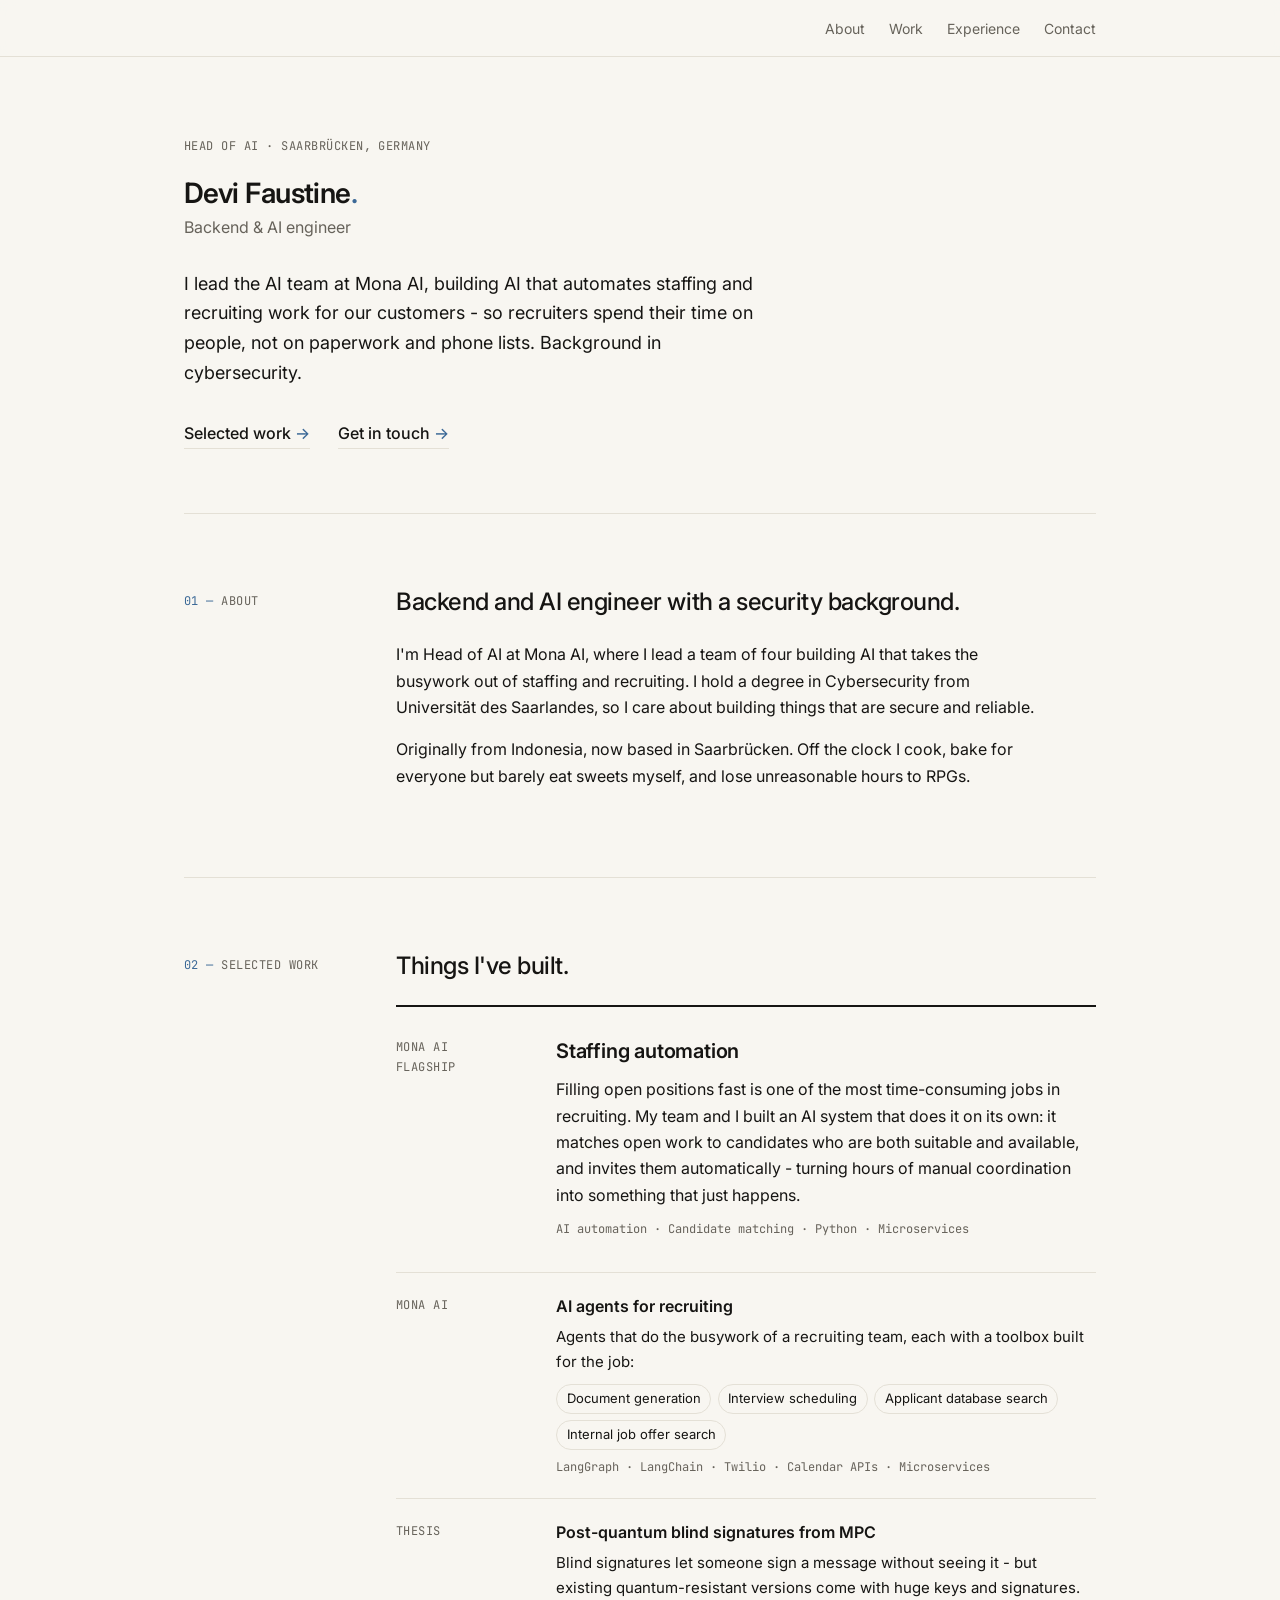
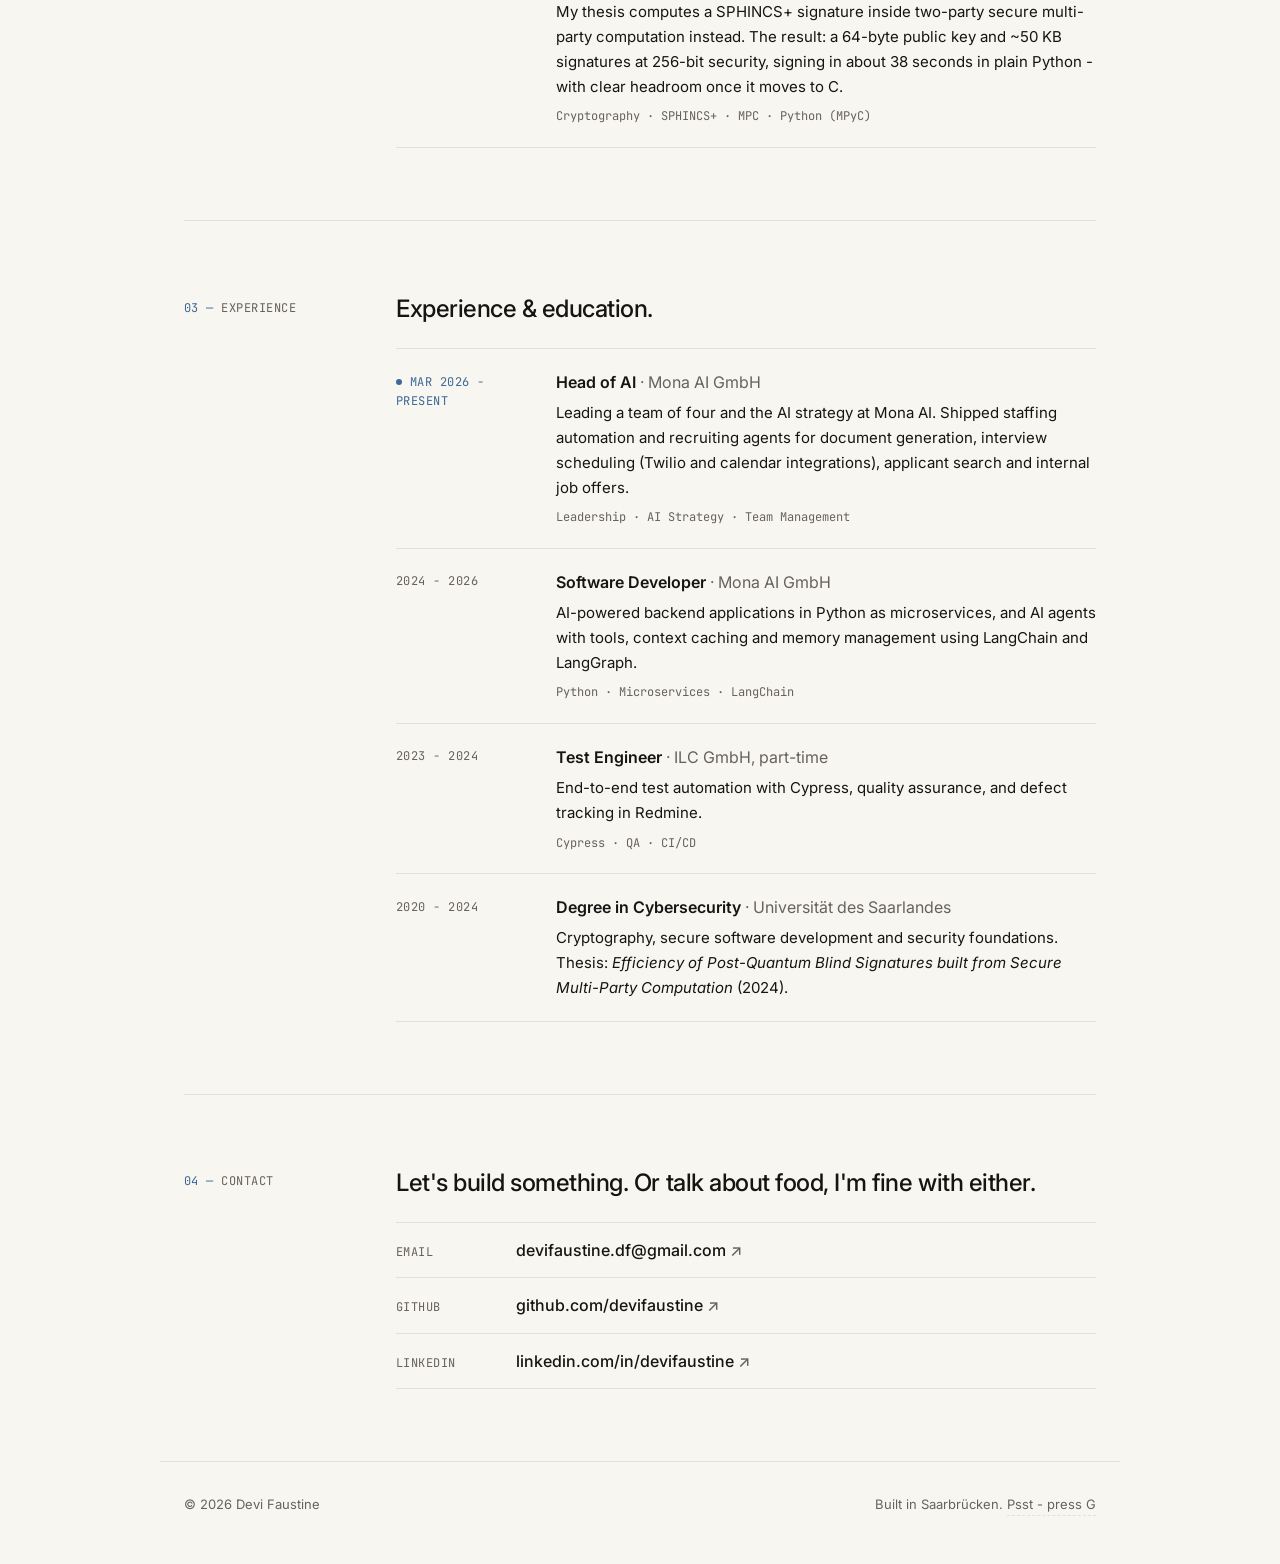
==== commit c023c725: "Credit the team for staffing automation Co-Authored-By: Claude Opus 5.5 <noreply@anthropic.com> Clau" ====
--- a/index.html
+++ b/index.html
@@ -53,7 +53,7 @@
                 <span class="when">Mona AI<br>Flagship</span>
                 <div>
                     <h3>Staffing automation</h3>
-                    <p>Filling open positions fast is one of the most time-consuming jobs in recruiting. I built an AI system that does it on its own: it matches open work to candidates who are both suitable and available, and invites them automatically - turning hours of manual coordination into something that just happens.</p>
+                    <p>Filling open positions fast is one of the most time-consuming jobs in recruiting. My team and I built an AI system that does it on its own: it matches open work to candidates who are both suitable and available, and invites them automatically - turning hours of manual coordination into something that just happens.</p>
                     <p class="tags">AI automation · Candidate matching · Python · Microservices</p>
                 </div>
             </article>
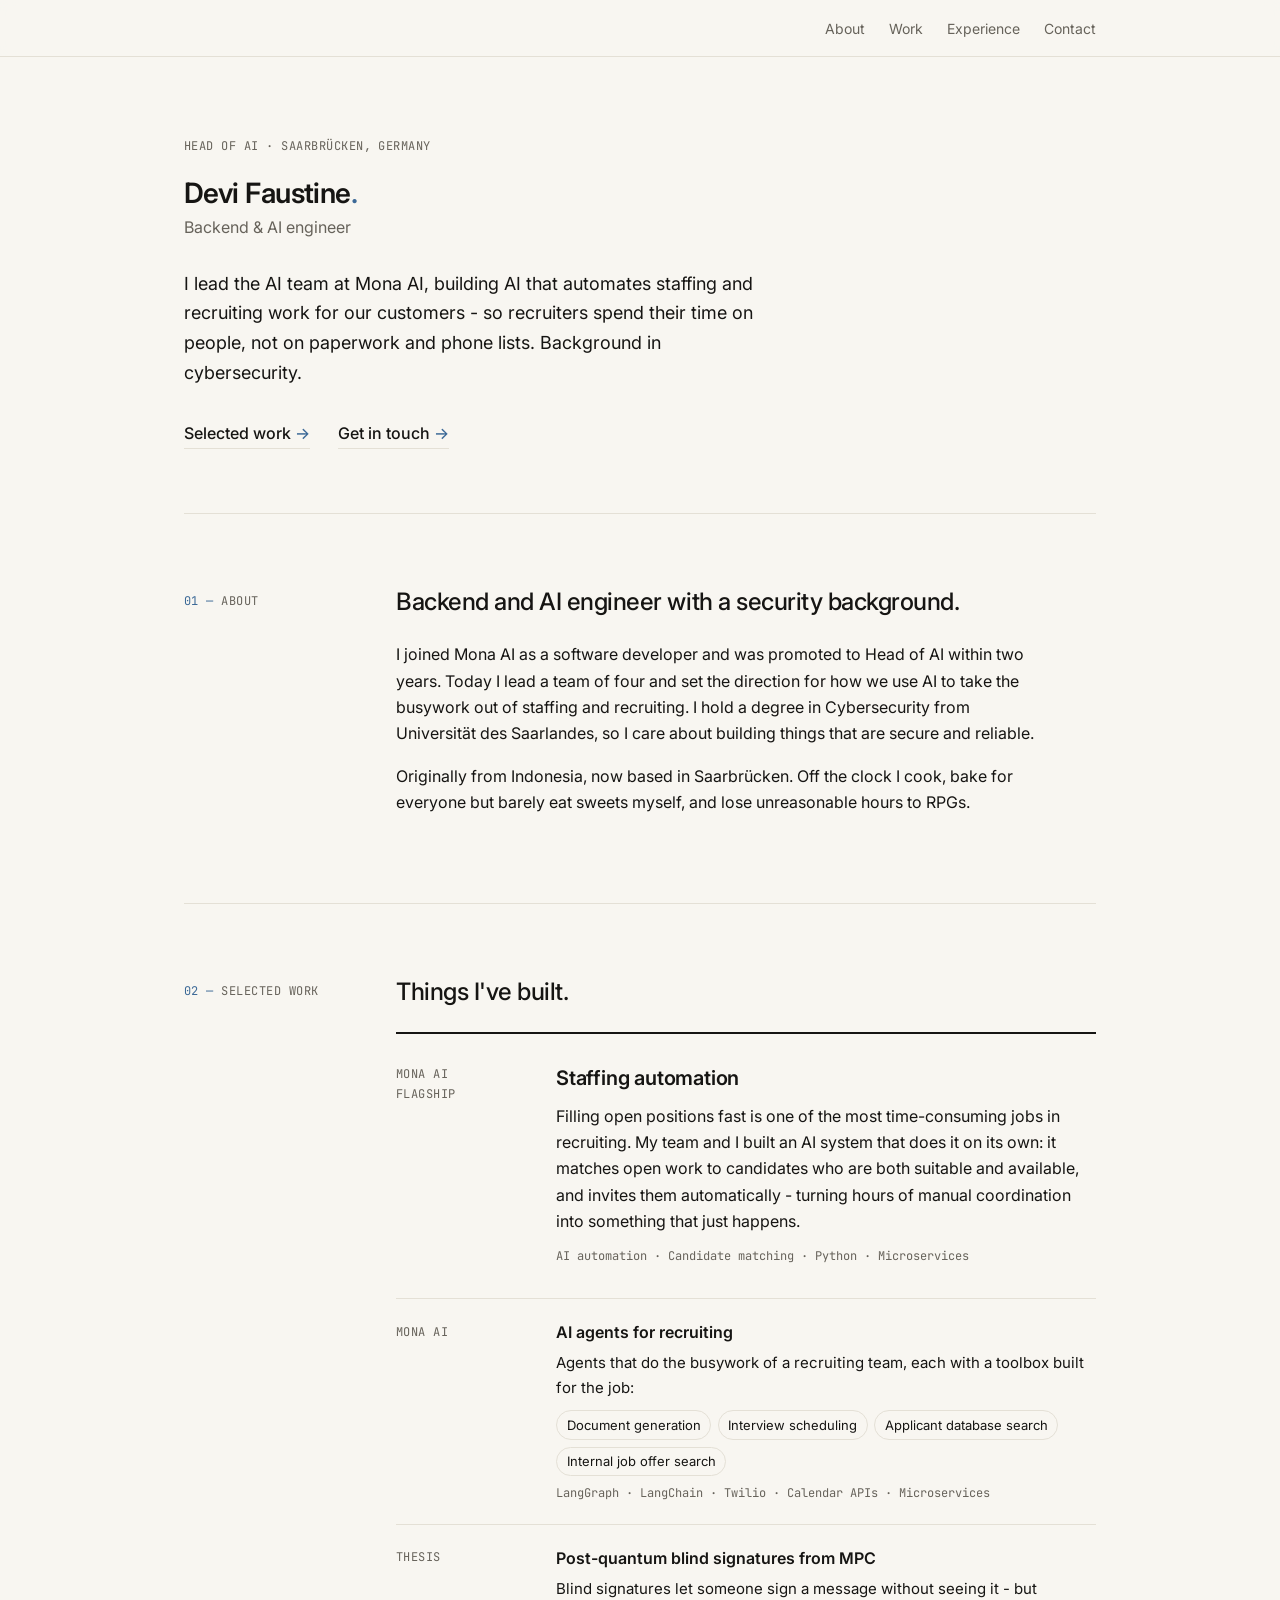
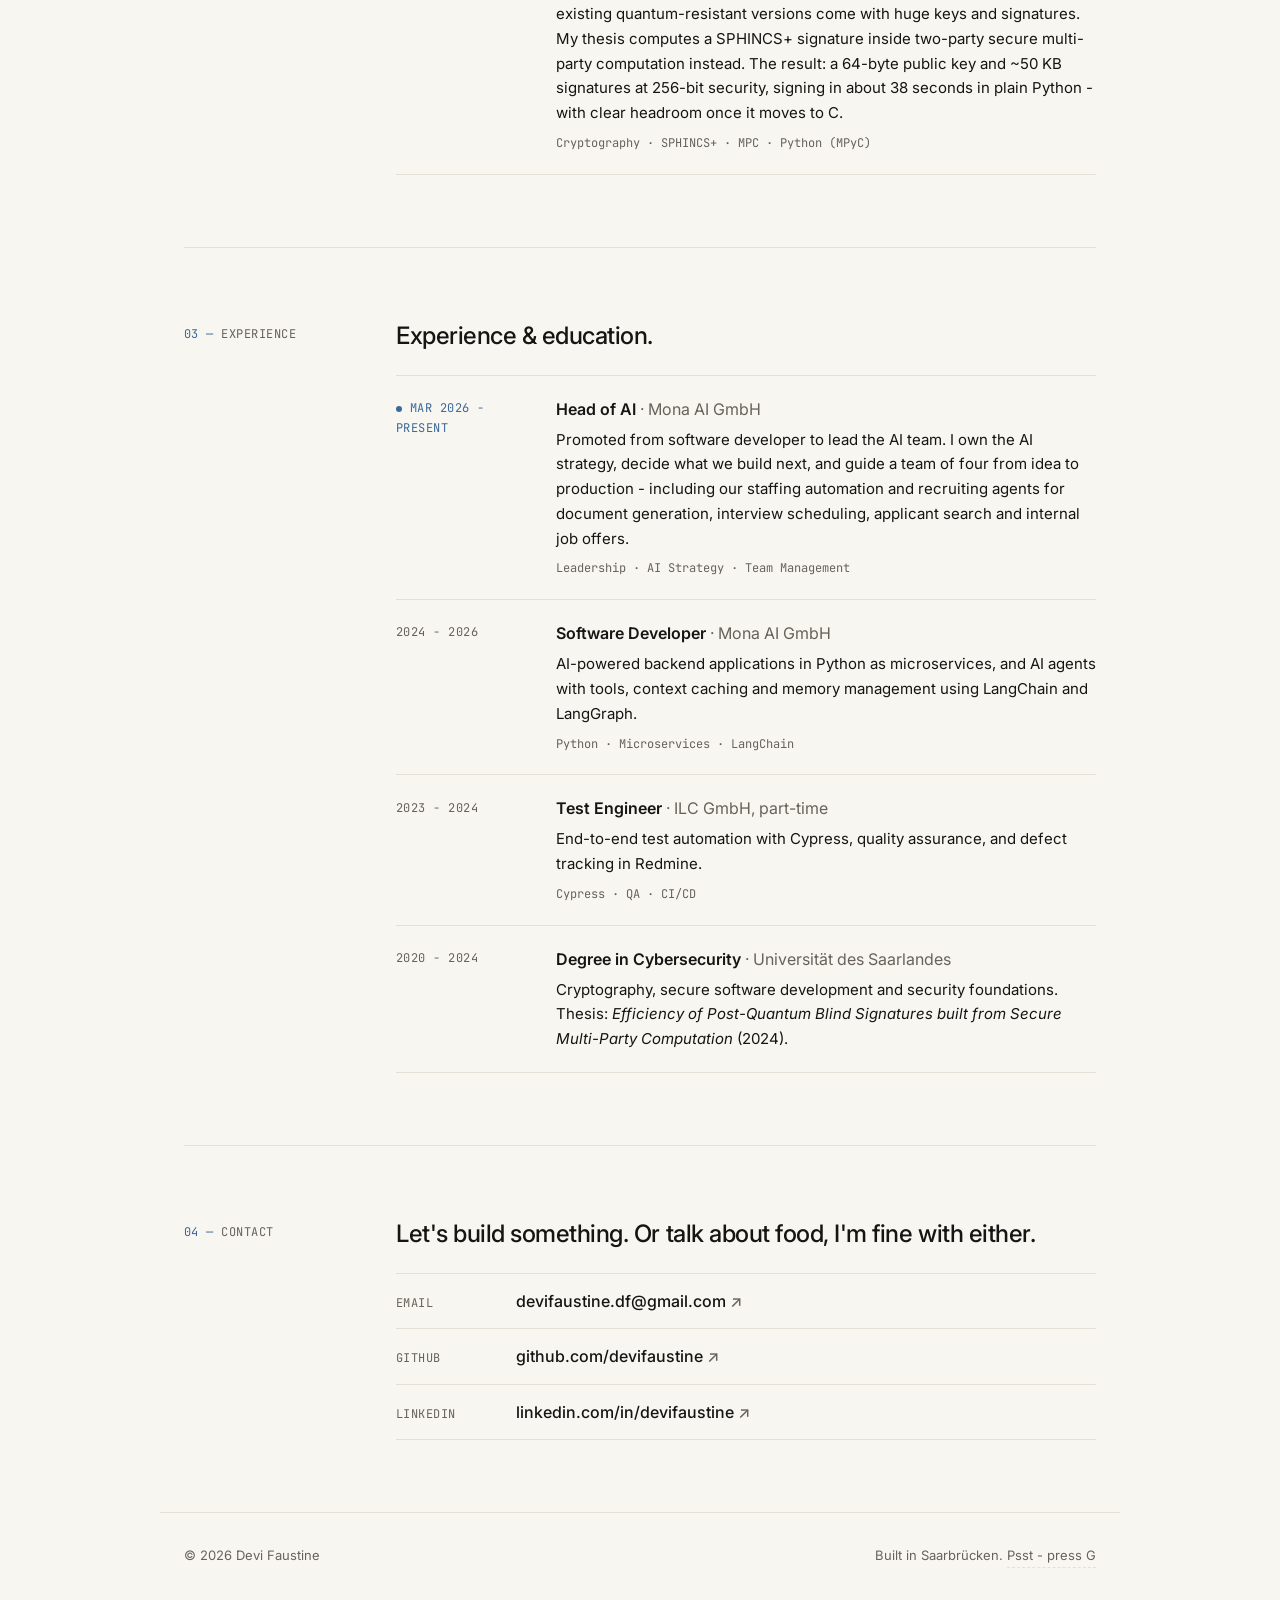
==== commit 9ea9c522: "Highlight leadership and promotion Co-Authored-By: Claude Opus 5.5 <noreply@anthropic.com> Claude-Se" ====
--- a/index.html
+++ b/index.html
@@ -40,7 +40,7 @@
         <h2 class="label">About</h2>
         <div class="content">
             <p class="statement">Backend and AI engineer with a security background.</p>
-            <p>I'm Head of AI at Mona AI, where I lead a team of four building AI that takes the busywork out of staffing and recruiting. I hold a degree in Cybersecurity from Universität des Saarlandes, so I care about building things that are secure and reliable.</p>
+            <p>I joined Mona AI as a software developer and was promoted to Head of AI within two years. Today I lead a team of four and set the direction for how we use AI to take the busywork out of staffing and recruiting. I hold a degree in Cybersecurity from Universität des Saarlandes, so I care about building things that are secure and reliable.</p>
             <p>Originally from Indonesia, now based in Saarbrücken. Off the clock I cook, bake for everyone but barely eat sweets myself, and lose unreasonable hours to RPGs.</p>
         </div>
     </section>
@@ -93,7 +93,7 @@
                     <span class="when">Mar 2026 - Present</span>
                     <div>
                         <h3>Head of AI <span class="org">· Mona AI GmbH</span></h3>
-                        <p>Leading a team of four and the AI strategy at Mona AI. Shipped staffing automation and recruiting agents for document generation, interview scheduling (Twilio and calendar integrations), applicant search and internal job offers.</p>
+                        <p>Promoted from software developer to lead the AI team. I own the AI strategy, decide what we build next, and guide a team of four from idea to production - including our staffing automation and recruiting agents for document generation, interview scheduling, applicant search and internal job offers.</p>
                         <p class="tags">Leadership · AI Strategy · Team Management</p>
                     </div>
                 </li>
